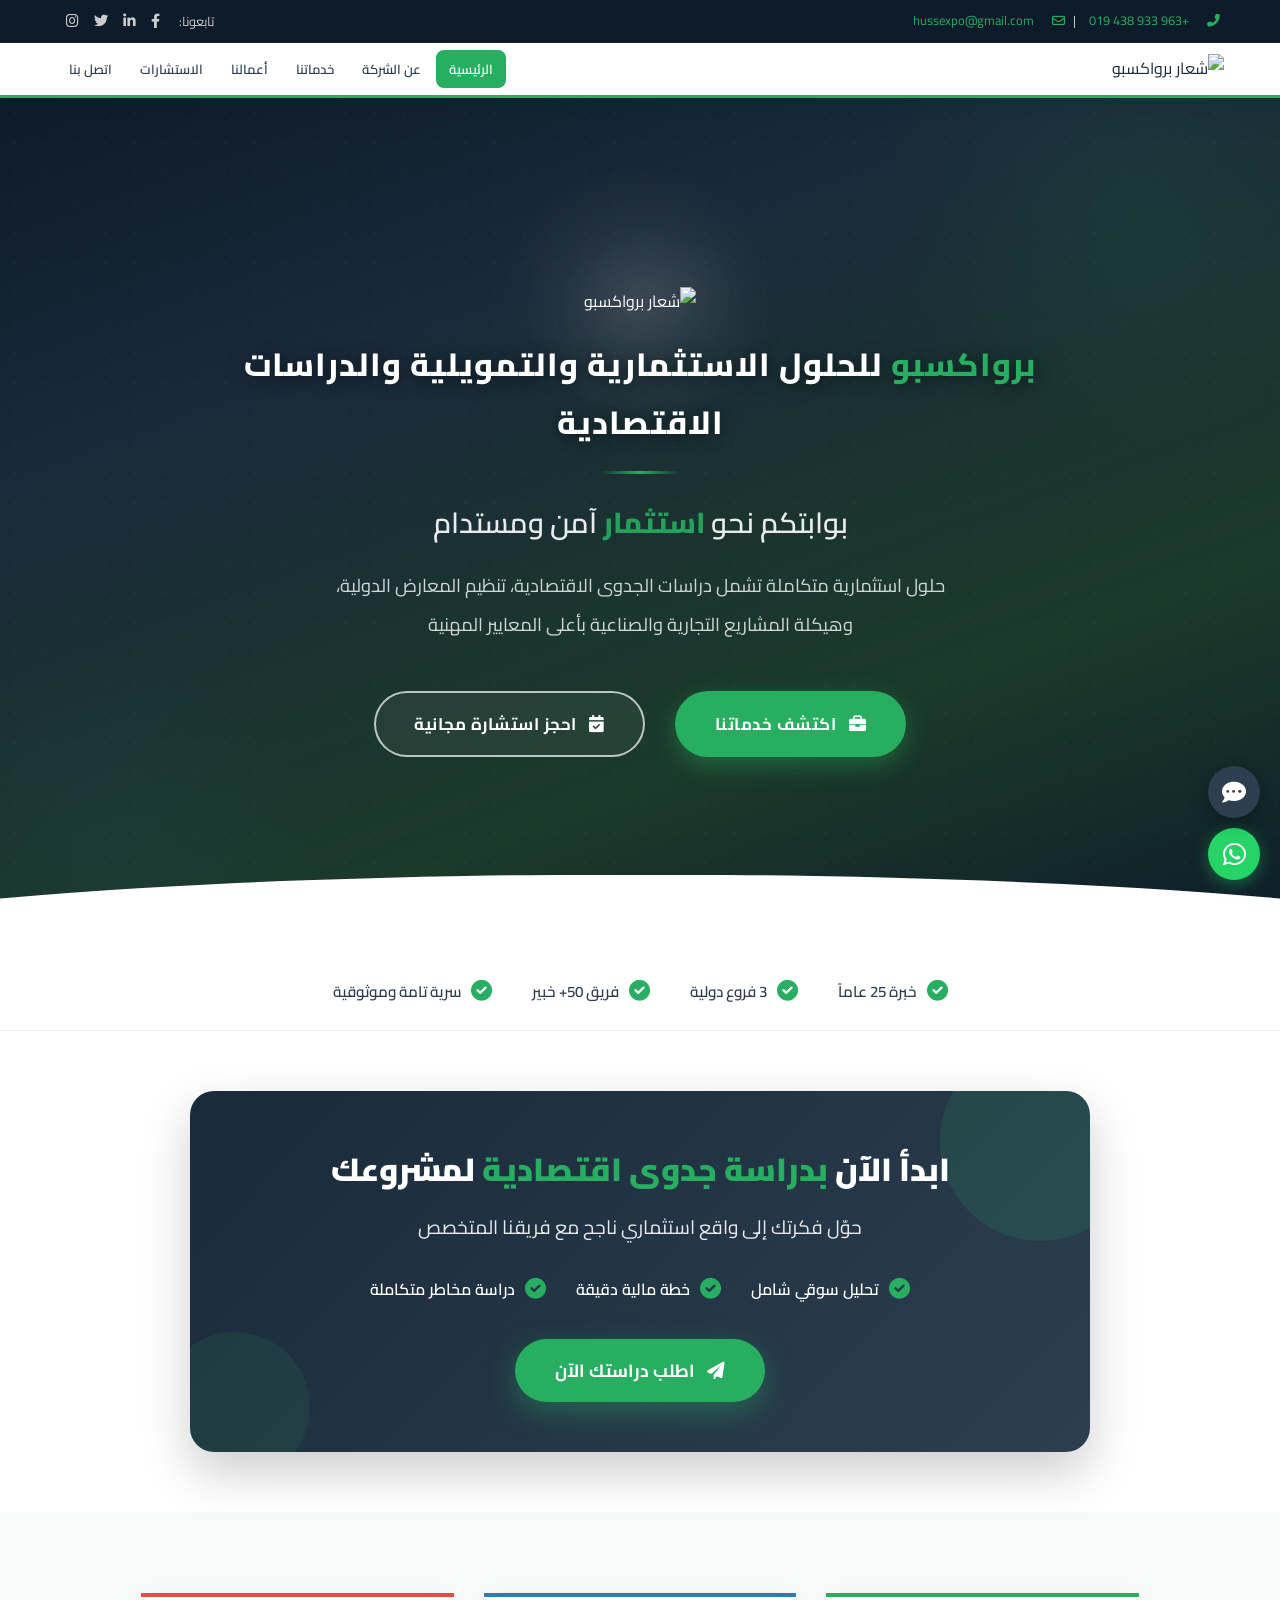
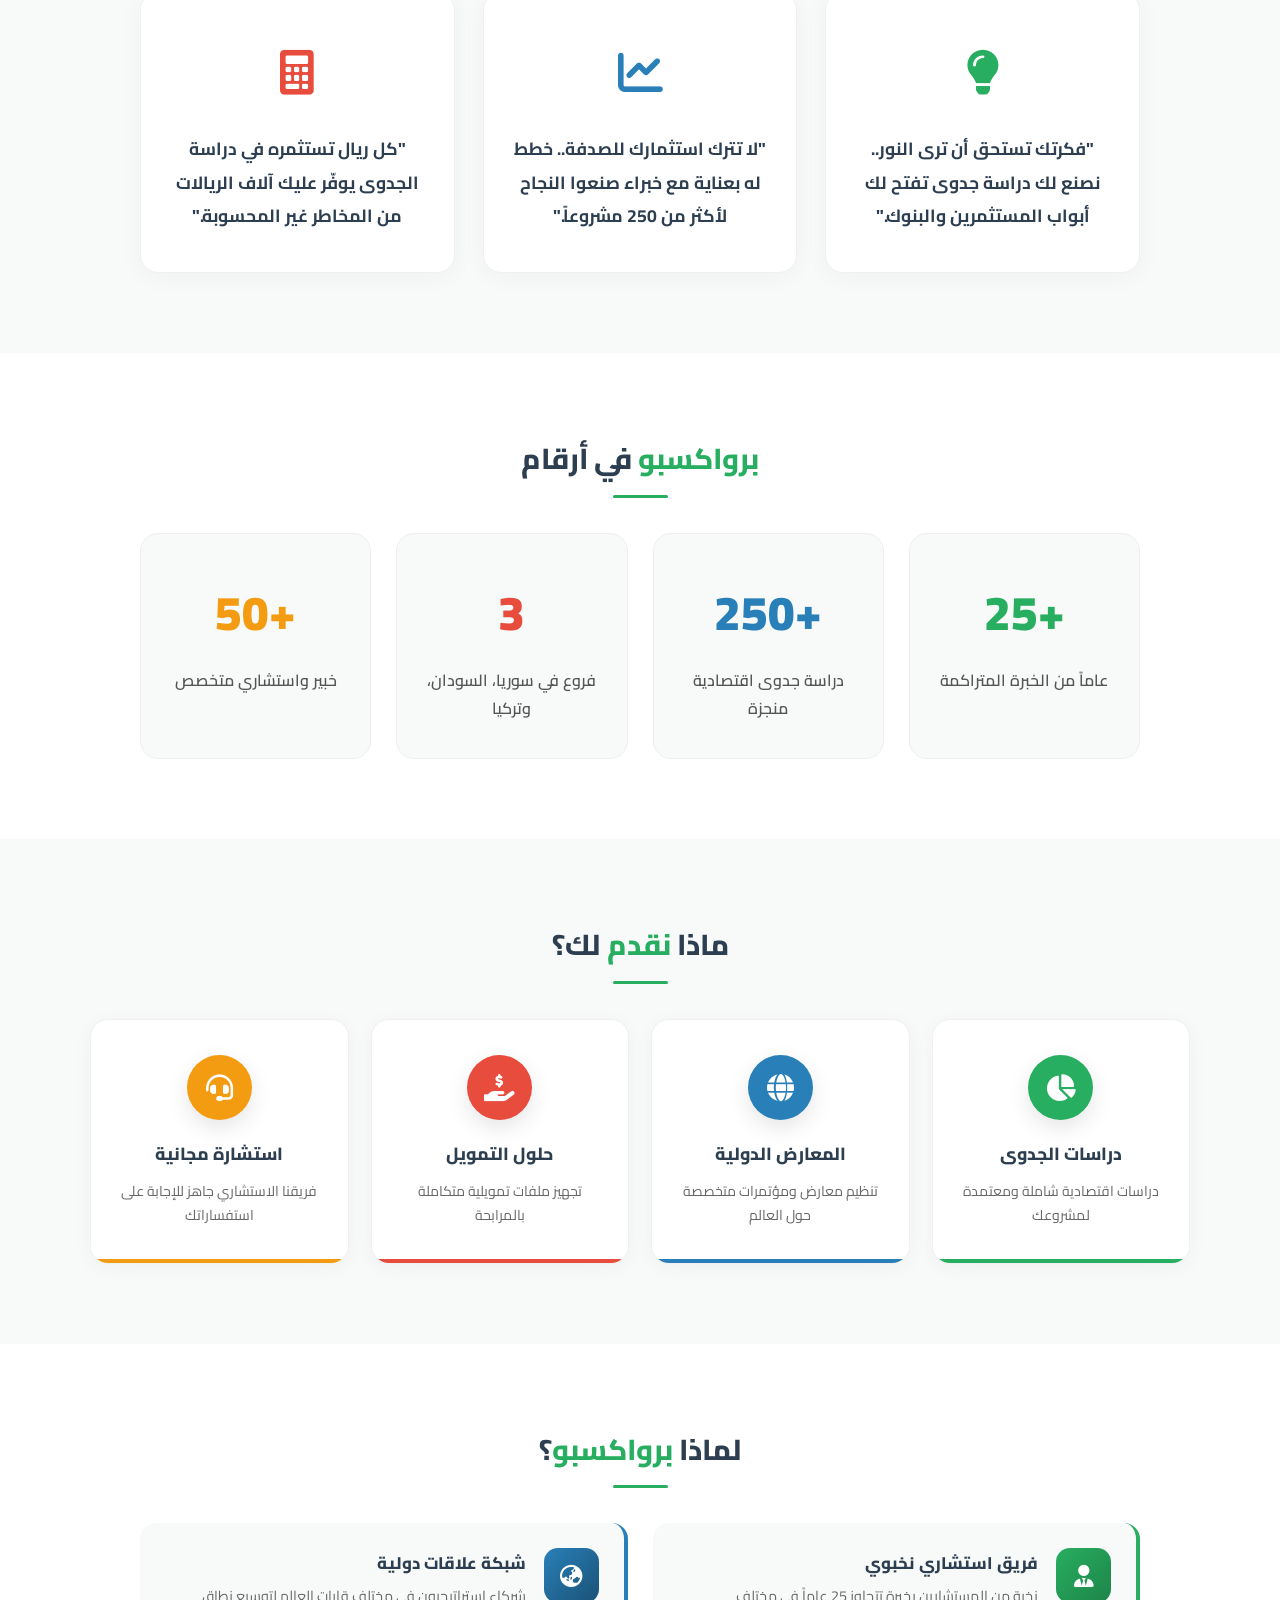
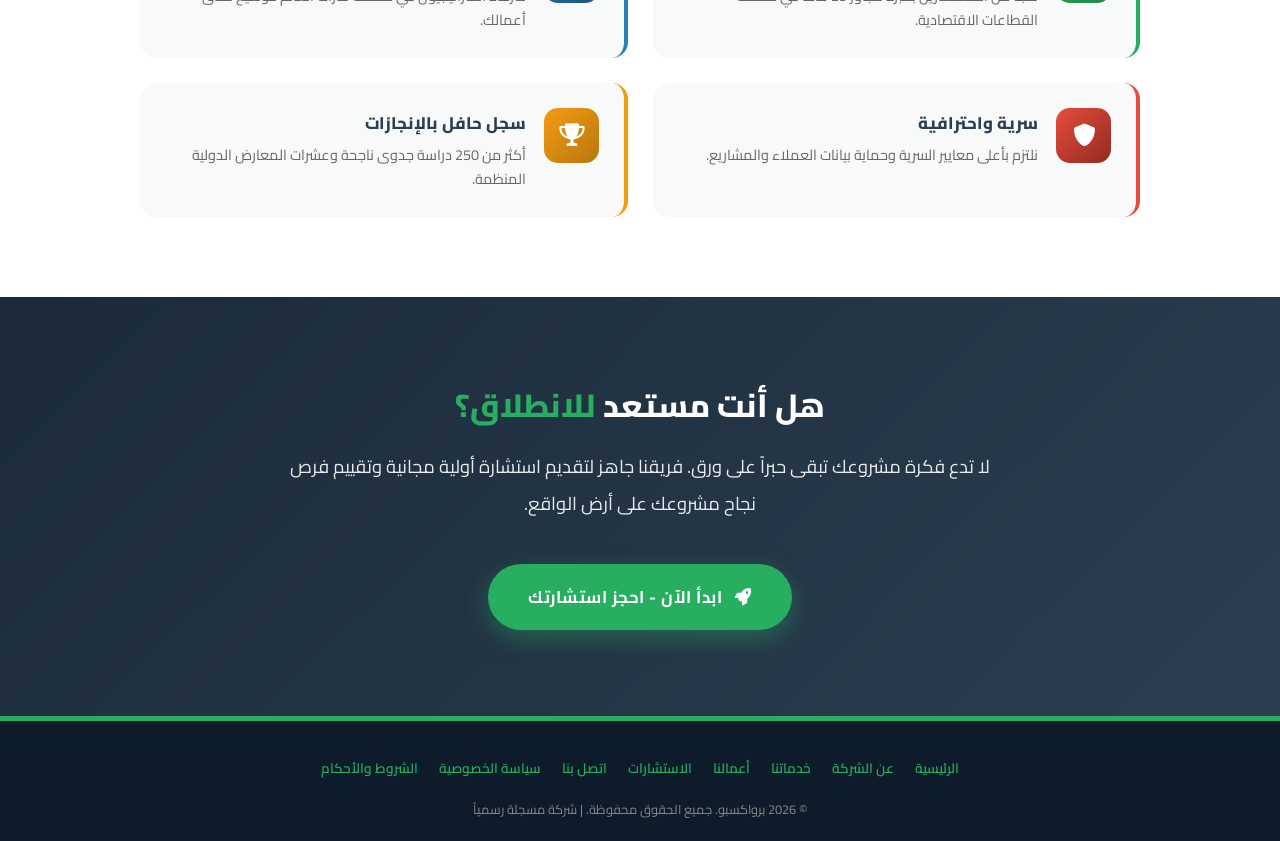
==== index.html @ f8e8cbbf "Update index.html" ====
<!DOCTYPE html>
<html lang="ar" dir="rtl">
<head>
    <meta charset="UTF-8">
    <meta name="viewport" content="width=device-width, initial-scale=1.0">
    <title>برواكسبو | الحلول الاستثمارية المتكاملة - دراسات جدوى، معارض، تمويل</title>
    <meta name="description" content="برواكسبو شركة رائدة في حلول الأعمال والاستثمار. دراسات جدوى، معارض دولية، تمويل بالمرابحة، تأسيس المشاريع. 25 عاماً خبرة.">
    <meta name="keywords" content="دراسات جدوى, حلول استثمارية, تمويل مشاريع, معارض دولية, PROEXPO, برواكسبو, استشارات اقتصادية">
    <meta property="og:title" content="برواكسبو | الحلول الاستثمارية المتكاملة">
    <meta property="og:description" content="بوابتكم نحو الاستثمار الآمن والمستدام. 25 عاماً من الخبرة.">
    <meta property="og:image" content="https://i.imgur.com/zjR42Yj.png">
    <meta property="og:type" content="website">
    
    <link rel="stylesheet" href="style.css">
    <link rel="stylesheet" href="https://cdnjs.cloudflare.com/ajax/libs/font-awesome/6.0.0-beta3/css/all.min.css">
    <link href="https://fonts.googleapis.com/css2?family=Cairo:wght@400;500;600;700;800;900&display=swap" rel="stylesheet">
    
    <style>
        /* ========== الهيرو ========== */
        .hero {
            background: linear-gradient(160deg, #0d1b2a 0%, #1a2a3a 30%, #1b3a2a 70%, #0d1b2a 100%);
            min-height: 95vh;
            display: flex;
            align-items: center;
            justify-content: center;
            text-align: center;
            color: white;
            padding: 80px 20px;
            position: relative;
            overflow: hidden;
        }
        .hero::before {
            content: '';
            position: absolute;
            top: -150px; right: -100px;
            width: 500px; height: 500px;
            background: radial-gradient(circle, rgba(39,174,96,0.08) 0%, transparent 70%);
            border-radius: 50%;
        }
        .hero::after {
            content: '';
            position: absolute;
            bottom: -100px; left: -80px;
            width: 400px; height: 400px;
            background: radial-gradient(circle, rgba(41,128,185,0.06) 0%, transparent 70%);
            border-radius: 50%;
        }
        .hero .wave-bottom {
            position: absolute;
            bottom: -2px; left: 0; right: 0;
            height: 80px;
            background: #fff;
            clip-path: ellipse(70% 100% at 50% 100%);
            z-index: 2;
        }
        .hero .bg-dots {
            position: absolute;
            top: 0; left: 0;
            width: 100%; height: 100%;
            opacity: 0.03;
            background-image: radial-gradient(circle, #fff 1px, transparent 1px);
            background-size: 30px 30px;
            z-index: 0;
        }
        .hero-content { max-width: 900px; position: relative; z-index: 1; }
        
        .hero-logo-wrapper {
            display: inline-block;
            position: relative;
            margin-bottom: 20px;
        }
        .hero-logo-wrapper::before {
            content: '';
            position: absolute;
            top: 50%; left: 50%;
            transform: translate(-50%, -50%);
            width: 280px; height: 280px;
            background: radial-gradient(circle, rgba(255,255,255,0.12) 0%, rgba(255,255,255,0.04) 40%, transparent 70%);
            border-radius: 50%;
            z-index: 0;
            animation: glowPulse 3s ease-in-out infinite;
        }
        .hero-logo-img {
            height: 200px;
            width: auto;
            position: relative;
            z-index: 1;
            filter: drop-shadow(0 0 30px rgba(255,255,255,0.5)) drop-shadow(0 0 60px rgba(255,255,255,0.3)) drop-shadow(0 0 90px rgba(255,255,255,0.15)) drop-shadow(0 10px 30px rgba(0,0,0,0.5));
            animation: logoFloat 4s ease-in-out infinite;
        }
        @keyframes logoFloat {
            0%, 100% { transform: translateY(0); }
            50% { transform: translateY(-10px); }
        }
        @keyframes glowPulse {
            0%, 100% { width: 280px; height: 280px; opacity: 0.8; }
            50% { width: 320px; height: 320px; opacity: 1; }
        }
        
        .hero-tagline {
            font-size: 2rem;
            font-weight: 800;
            color: #fff;
            margin-bottom: 20px;
            letter-spacing: 1px;
            text-shadow: 0 2px 15px rgba(0,0,0,0.5);
            position: relative;
            z-index: 1;
        }
        .hero-tagline span { color: #27AE60; }
        
        .hero-divider {
            width: 80px; height: 3px;
            background: linear-gradient(90deg, transparent, #27AE60, transparent);
            margin: 0 auto 25px;
            border-radius: 2px;
            position: relative; z-index: 1;
        }
        .hero-title { 
            font-size: 1.8rem; font-weight: 600; margin-bottom: 22px; 
            line-height: 1.6; opacity: 0.9; position: relative; z-index: 1;
        }
        .hero-title span { color: #27AE60; font-weight: 800; }
        .hero-desc { 
            font-size: 1.15rem; opacity: 0.8; margin-bottom: 40px; 
            line-height: 2.1; max-width: 650px; margin-left: auto; margin-right: auto;
            position: relative; z-index: 1;
        }
        .hero-btns { 
            display: flex; gap: 18px; justify-content: center; flex-wrap: wrap; 
            position: relative; z-index: 1;
        }
        .btn { 
            padding: 16px 38px; border-radius: 50px; font-weight: 700; 
            text-decoration: none; font-size: 1.05rem; transition: all 0.3s ease; 
            border: 2px solid transparent; letter-spacing: 0.5px;
        }
        .btn-green { background: #27AE60; color: white; box-shadow: 0 8px 25px rgba(39,174,96,0.4); }
        .btn-green:hover { background: #219A52; transform: translateY(-4px); box-shadow: 0 15px 40px rgba(39,174,96,0.6); }
        .btn-outline { border-color: rgba(255,255,255,0.7); color: white; background: rgba(255,255,255,0.05); backdrop-filter: blur(5px); }
        .btn-outline:hover { background: white; color: #1a2a3a; transform: translateY(-4px); border-color: white; }

        /* شريط الثقة */
        .trust-bar { background: white; padding: 25px 20px; border-bottom: 1px solid #f0f0f0; position: relative; z-index: 3; }
        .trust-container { max-width: 1000px; margin: 0 auto; display: flex; justify-content: center; align-items: center; gap: 40px; flex-wrap: wrap; }
        .trust-item { display: flex; align-items: center; gap: 10px; color: #2C3E50; font-weight: 600; font-size: 0.95rem; }
        .trust-item i { color: #27AE60; font-size: 1.3rem; }

        /* قسم دراسة الجدوى */
        .cta-feasibility-section { padding: 60px 20px; background: #fff; }
        .cta-feasibility-container { max-width: 900px; margin: 0 auto; }
        .cta-feasibility-card {
            background: linear-gradient(135deg, #1a2a3a, #2C3E50);
            border-radius: 24px; padding: 50px 40px; text-align: center;
            color: white; box-shadow: 0 20px 50px rgba(0,0,0,0.2);
            position: relative; overflow: hidden;
        }
        .cta-feasibility-card::before {
            content: ''; position: absolute; top: -50px; right: -50px;
            width: 200px; height: 200px;
            background: rgba(39,174,96,0.15); border-radius: 50%;
        }
        .cta-feasibility-card::after {
            content: ''; position: absolute; bottom: -30px; left: -30px;
            width: 150px; height: 150px;
            background: rgba(39,174,96,0.1); border-radius: 50%;
        }
        .cta-feasibility-card h2 { font-size: 2rem; font-weight: 900; margin-bottom: 12px; position: relative; z-index: 1; }
        .cta-feasibility-card h2 span { color: #27AE60; }
        .cta-feasibility-card .subtitle { font-size: 1.2rem; opacity: 0.9; margin-bottom: 30px; position: relative; z-index: 1; }
        .cta-feasibility-card .features-row { display: flex; justify-content: center; gap: 30px; flex-wrap: wrap; margin-bottom: 35px; position: relative; z-index: 1; }
        .cta-feasibility-card .feature-item { display: flex; align-items: center; gap: 10px; font-weight: 600; font-size: 1rem; }
        .cta-feasibility-card .feature-item i { color: #27AE60; font-size: 1.3rem; }
        .btn-feasibility {
            display: inline-block; background: #27AE60; color: white;
            padding: 16px 40px; border-radius: 50px; font-weight: 700;
            font-size: 1.1rem; text-decoration: none; transition: 0.3s;
            position: relative; z-index: 1; box-shadow: 0 10px 30px rgba(39,174,96,0.4);
        }
        .btn-feasibility:hover { background: #219A52; transform: translateY(-4px); }

        /* العبارات */
        .quotes-section { padding: 80px 20px; background: #f8faf9; }
        .quotes-container { max-width: 1000px; margin: 0 auto; display: grid; grid-template-columns: 1fr 1fr 1fr; gap: 28px; }
        .quote-card { background: white; border-radius: 18px; padding: 40px 28px; text-align: center; box-shadow: 0 4px 25px rgba(0,0,0,0.04); border: 1px solid #f0f0f0; transition: all 0.3s ease; position: relative; }
        .quote-card::before { content: ''; position: absolute; top: 0; left: 0; right: 0; height: 4px; }
        .quote-card:nth-child(1)::before { background: #27AE60; }
        .quote-card:nth-child(2)::before { background: #2980B9; }
        .quote-card:nth-child(3)::before { background: #E74C3C; }
        .quote-card:hover { transform: translateY(-7px); box-shadow: 0 15px 40px rgba(0,0,0,0.1); }
        .quote-icon { font-size: 2.8rem; margin-bottom: 18px; }
        .quote-card:nth-child(1) .quote-icon { color: #27AE60; }
        .quote-card:nth-child(2) .quote-icon { color: #2980B9; }
        .quote-card:nth-child(3) .quote-icon { color: #E74C3C; }
        .quote-card p { font-size: 1.1rem; color: #2C3E50; line-height: 1.9; font-weight: 700; }

        /* الإحصائيات */
        .stats-section { padding: 80px 20px; background: white; }
        .stats-container { max-width: 1000px; margin: 0 auto; }
        .stats-grid { display: grid; grid-template-columns: repeat(4, 1fr); gap: 25px; }
        .stat-item { text-align: center; padding: 35px 18px; background: #f8faf9; border-radius: 18px; transition: all 0.3s ease; border: 1px solid #eee; }
        .stat-item:hover { background: white; box-shadow: 0 12px 35px rgba(0,0,0,0.08); transform: translateY(-5px); }
        .stat-item .num { font-size: 3rem; font-weight: 900; margin-bottom: 10px; }
        .stat-item:nth-child(1) .num { color: #27AE60; }
        .stat-item:nth-child(2) .num { color: #2980B9; }
        .stat-item:nth-child(3) .num { color: #E74C3C; }
        .stat-item:nth-child(4) .num { color: #F39C12; }
        .stat-item .label { color: #555; font-size: 1rem; font-weight: 600; }

        /* الخدمات */
        .services-section { padding: 80px 20px; background: #f8faf9; }
        .services-container { max-width: 1100px; margin: 0 auto; }
        .services-grid-4 { display: grid; grid-template-columns: repeat(4, 1fr); gap: 22px; }
        .service-box { background: white; border-radius: 18px; padding: 35px 22px; text-align: center; box-shadow: 0 4px 20px rgba(0,0,0,0.04); border: 1px solid #f0f0f0; transition: all 0.3s ease; text-decoration: none; color: inherit; position: relative; overflow: hidden; }
        .service-box::before { content: ''; position: absolute; bottom: 0; left: 0; right: 0; height: 4px; transition: height 0.3s ease; }
        .service-box:nth-child(1)::before { background: #27AE60; }
        .service-box:nth-child(2)::before { background: #2980B9; }
        .service-box:nth-child(3)::before { background: #E74C3C; }
        .service-box:nth-child(4)::before { background: #F39C12; }
        .service-box:hover::before { height: 8px; }
        .service-box:hover { transform: translateY(-8px); box-shadow: 0 15px 40px rgba(0,0,0,0.12); }
        .s-icon { width: 65px; height: 65px; border-radius: 50%; display: flex; align-items: center; justify-content: center; font-size: 1.7rem; color: white; margin: 0 auto 18px; box-shadow: 0 8px 22px rgba(0,0,0,0.1); }
        .service-box:nth-child(1) .s-icon { background: #27AE60; }
        .service-box:nth-child(2) .s-icon { background: #2980B9; }
        .service-box:nth-child(3) .s-icon { background: #E74C3C; }
        .service-box:nth-child(4) .s-icon { background: #F39C12; }
        .service-box h4 { font-size: 1.1rem; color: #2C3E50; margin-bottom: 10px; font-weight: 800; }
        .service-box p { color: #666; font-size: 0.88rem; line-height: 1.7; }

        /* لماذا نحن */
        .why-us-section { padding: 80px 20px; background: white; }
        .why-us-container { max-width: 1000px; margin: 0 auto; }
        .why-us-grid { display: grid; grid-template-columns: 1fr 1fr; gap: 25px; }
        .why-us-item { display: flex; align-items: flex-start; gap: 18px; padding: 25px; background: #f8faf9; border-radius: 16px; border-right: 4px solid #27AE60; transition: all 0.3s ease; }
        .why-us-item:nth-child(2) { border-right-color: #2980B9; }
        .why-us-item:nth-child(3) { border-right-color: #E74C3C; }
        .why-us-item:nth-child(4) { border-right-color: #F39C12; }
        .why-us-item:hover { background: #eafaf1; transform: translateX(-5px); }
        .why-icon { width: 55px; height: 55px; border-radius: 14px; display: flex; align-items: center; justify-content: center; color: white; font-size: 1.4rem; flex-shrink: 0; }
        .why-us-item h4 { color: #2C3E50; margin-bottom: 5px; font-weight: 800; font-size: 1.05rem; }
        .why-us-item p { color: #666; font-size: 0.9rem; line-height: 1.7; }

        /* CTA */
        .cta-section { padding: 80px 20px; background: linear-gradient(135deg, #1a2a3a, #2C3E50); text-align: center; color: white; }
        .cta-container { max-width: 700px; margin: 0 auto; }
        .cta-section h2 { font-size: 2rem; font-weight: 800; margin-bottom: 15px; }
        .cta-section h2 span { color: #27AE60; }
        .cta-section p { font-size: 1.15rem; opacity: 0.9; margin-bottom: 35px; line-height: 2; }

        /* ========== ميديا كويري ========== */
        @media (max-width: 768px) {
            .hero-logo-img { height: 140px; }
            .hero-logo-wrapper::before { width: 200px; height: 200px; }
            .hero-tagline { font-size: 1.4rem; }
            .hero-title { font-size: 1.3rem; }
            .hero-desc { font-size: 0.95rem; }
            .quotes-container { grid-template-columns: 1fr; }
            .stats-grid { grid-template-columns: 1fr 1fr; }
            .services-grid-4 { grid-template-columns: 1fr 1fr; }
            .why-us-grid { grid-template-columns: 1fr; }
            .trust-container { gap: 20px; }
            .cta-feasibility-card { padding: 30px 20px; }
            .cta-feasibility-card h2 { font-size: 1.5rem; }
            .cta-feasibility-card .features-row { gap: 15px; }
        }
        @media (max-width: 480px) {
            .hero-logo-img { height: 110px; }
            .hero-logo-wrapper::before { width: 160px; height: 160px; }
            .hero-tagline { font-size: 1.1rem; }
            .hero-title { font-size: 1.1rem; }
            .stats-grid { grid-template-columns: 1fr; }
            .services-grid-4 { grid-template-columns: 1fr; }
            .hero-btns { flex-direction: row; flex-wrap: wrap; gap: 10px; justify-content: center; align-items: center; width: 100%; padding: 0 5px; }
            .hero-btns .btn { width: auto; min-width: 140px; padding: 14px 24px; font-size: 0.85rem; display: inline-block !important; white-space: nowrap; flex: 1 1 auto; max-width: 48%; }
            .hero-btns .btn-outline { display: inline-block !important; }
        }
    </style>
</head>
<body>
    <div class="top-bar">
        <div class="container">
            <div>
                <i class="fas fa-phone-alt" style="color:#27AE60; margin-left:5px;"></i> 
                <a href="tel:+963933438019">+963 933 438 019</a> |
                <i class="far fa-envelope" style="color:#27AE60; margin:0 5px;"></i> 
                <a href="mailto:hussexpo@gmail.com">hussexpo@gmail.com</a>
            </div>
            <div class="social-links">
                <span style="margin-left:10px;">تابعونا:</span>
                <a href="#" aria-label="فيسبوك"><i class="fab fa-facebook-f"></i></a>
                <a href="#" aria-label="لينكد إن"><i class="fab fa-linkedin-in"></i></a>
                <a href="#" aria-label="تويتر"><i class="fab fa-twitter"></i></a>
                <a href="#" aria-label="انستغرام"><i class="fab fa-instagram"></i></a>
            </div>
        </div>
    </div>

    <a href="https://wa.me/963933438019" class="whatsapp-float" target="_blank" aria-label="تواصل عبر واتساب">
        <i class="fab fa-whatsapp"></i>
    </a>
    <a href="consultation.html" class="consult-float" aria-label="احجز استشارة">
        <i class="fas fa-comment-dots"></i>
    </a>

    <nav class="navbar" aria-label="القائمة الرئيسية">
        <div class="nav-container">
            <div class="logo-area">
                <a href="index.html">
                    <img src="https://i.imgur.com/zjR42Yj.png" alt="شعار برواكسبو" class="logo-img">
                </a>
            </div>
            <ul class="nav-menu">
                <li><a href="index.html" class="active">الرئيسية</a></li>
                <li><a href="about.html">عن الشركة</a></li>
                <li><a href="services.html">خدماتنا</a></li>
                <li><a href="portfolio.html">أعمالنا</a></li>
                <li><a href="consultation.html">الاستشارات</a></li>
                <li><a href="contact.html">اتصل بنا</a></li>
            </ul>
        </div>
    </nav>

    <header class="hero">
        <div class="bg-dots"></div>
        <div class="hero-content">
            <div class="hero-logo-wrapper">
                <img src="https://i.imgur.com/zjR42Yj.png" alt="شعار برواكسبو" class="hero-logo-img">
            </div>
            <p class="hero-tagline"><span>برواكسبو</span> للحلول الاستثمارية والتمويلية والدراسات الاقتصادية</p>
            <div class="hero-divider"></div>
            <h1 class="hero-title">بوابتكم نحو <span>استثمار</span> آمن ومستدام</h1>
            <p class="hero-desc">
                حلول استثمارية متكاملة تشمل دراسات الجدوى الاقتصادية، تنظيم المعارض الدولية، 
                وهيكلة المشاريع التجارية والصناعية بأعلى المعايير المهنية
            </p>
            <div class="hero-btns">
                <a href="services.html" class="btn btn-green">
                    <i class="fas fa-briefcase" style="margin-left:8px;"></i> اكتشف خدماتنا
                </a>
                <a href="consultation.html" class="btn btn-outline">
                    <i class="fas fa-calendar-check" style="margin-left:8px;"></i> احجز استشارة مجانية
                </a>
            </div>
        </div>
        <div class="wave-bottom"></div>
    </header>

    <section class="trust-bar" aria-label="مميزات الشركة">
        <div class="trust-container">
            <div class="trust-item"><i class="fas fa-check-circle"></i><span>خبرة 25 عاماً</span></div>
            <div class="trust-item"><i class="fas fa-check-circle"></i><span>3 فروع دولية</span></div>
            <div class="trust-item"><i class="fas fa-check-circle"></i><span>فريق 50+ خبير</span></div>
            <div class="trust-item"><i class="fas fa-check-circle"></i><span>سرية تامة وموثوقية</span></div>
        </div>
    </section>

    <section class="cta-feasibility-section">
        <div class="cta-feasibility-container">
            <div class="cta-feasibility-card">
                <h2>ابدأ الآن <span>بدراسة جدوى اقتصادية</span> لمشروعك</h2>
                <p class="subtitle">حوّل فكرتك إلى واقع استثماري ناجح مع فريقنا المتخصص</p>
                <div class="features-row">
                    <div class="feature-item"><i class="fas fa-check-circle"></i><span>تحليل سوقي شامل</span></div>
                    <div class="feature-item"><i class="fas fa-check-circle"></i><span>خطة مالية دقيقة</span></div>
                    <div class="feature-item"><i class="fas fa-check-circle"></i><span>دراسة مخاطر متكاملة</span></div>
                </div>
                <a href="consultation.html" class="btn-feasibility">
                    <i class="fas fa-paper-plane" style="margin-left:8px;"></i> اطلب دراستك الآن
                </a>
            </div>
        </div>
    </section>

    <section class="quotes-section">
        <div class="quotes-container">
            <div class="quote-card">
                <div class="quote-icon"><i class="fas fa-lightbulb"></i></div>
                <p>"فكرتك تستحق أن ترى النور.. نصنع لك دراسة جدوى تفتح لك أبواب المستثمرين والبنوك."</p>
            </div>
            <div class="quote-card">
                <div class="quote-icon"><i class="fas fa-chart-line"></i></div>
                <p>"لا تترك استثمارك للصدفة.. خطط له بعناية مع خبراء صنعوا النجاح لأكثر من 250 مشروعاً."</p>
            </div>
            <div class="quote-card">
                <div class="quote-icon"><i class="fas fa-calculator"></i></div>
                <p>"كل ريال تستثمره في دراسة الجدوى يوفّر عليك آلاف الريالات من المخاطر غير المحسوبة."</p>
            </div>
        </div>
    </section>

    <section class="stats-section">
        <div class="stats-container">
            <h2 class="section-title"><span>برواكسبو</span> في أرقام</h2>
            <div class="stats-grid">
                <div class="stat-item"><div class="num">+25</div><div class="label">عاماً من الخبرة المتراكمة</div></div>
                <div class="stat-item"><div class="num">+250</div><div class="label">دراسة جدوى اقتصادية منجزة</div></div>
                <div class="stat-item"><div class="num">3</div><div class="label">فروع في سوريا، السودان، وتركيا</div></div>
                <div class="stat-item"><div class="num">+50</div><div class="label">خبير واستشاري متخصص</div></div>
            </div>
        </div>
    </section>

    <section class="services-section">
        <div class="services-container">
            <h2 class="section-title">ماذا <span>نقدم</span> لك؟</h2>
            <div class="services-grid-4">
                <a href="services.html" class="service-box">
                    <div class="s-icon"><i class="fas fa-chart-pie"></i></div>
                    <h4>دراسات الجدوى</h4>
                    <p>دراسات اقتصادية شاملة ومعتمدة لمشروعك</p>
                </a>
                <a href="services.html" class="service-box">
                    <div class="s-icon"><i class="fas fa-globe"></i></div>
                    <h4>المعارض الدولية</h4>
                    <p>تنظيم معارض ومؤتمرات متخصصة حول العالم</p>
                </a>
                <a href="services.html" class="service-box">
                    <div class="s-icon"><i class="fas fa-hand-holding-usd"></i></div>
                    <h4>حلول التمويل</h4>
                    <p>تجهيز ملفات تمويلية متكاملة بالمرابحة</p>
                </a>
                <a href="consultation.html" class="service-box">
                    <div class="s-icon"><i class="fas fa-headset"></i></div>
                    <h4>استشارة مجانية</h4>
                    <p>فريقنا الاستشاري جاهز للإجابة على استفساراتك</p>
                </a>
            </div>
        </div>
    </section>

    <section class="why-us-section">
        <div class="why-us-container">
            <h2 class="section-title">لماذا <span>برواكسبو</span>؟</h2>
            <div class="why-us-grid">
                <div class="why-us-item">
                    <div class="why-icon bg-green"><i class="fas fa-user-tie"></i></div>
                    <div><h4>فريق استشاري نخبوي</h4><p>نخبة من المستشارين بخبرة تتجاوز 25 عاماً في مختلف القطاعات الاقتصادية.</p></div>
                </div>
                <div class="why-us-item">
                    <div class="why-icon bg-blue"><i class="fas fa-globe-asia"></i></div>
                    <div><h4>شبكة علاقات دولية</h4><p>شركاء استراتيجيون في مختلف قارات العالم لتوسيع نطاق أعمالك.</p></div>
                </div>
                <div class="why-us-item">
                    <div class="why-icon bg-red"><i class="fas fa-shield-alt"></i></div>
                    <div><h4>سرية واحترافية</h4><p>نلتزم بأعلى معايير السرية وحماية بيانات العملاء والمشاريع.</p></div>
                </div>
                <div class="why-us-item">
                    <div class="why-icon bg-orange"><i class="fas fa-trophy"></i></div>
                    <div><h4>سجل حافل بالإنجازات</h4><p>أكثر من 250 دراسة جدوى ناجحة وعشرات المعارض الدولية المنظمة.</p></div>
                </div>
            </div>
        </div>
    </section>

    <section class="cta-section">
        <div class="cta-container">
            <h2>هل أنت مستعد <span>للانطلاق؟</span></h2>
            <p>لا تدع فكرة مشروعك تبقى حبراً على ورق. فريقنا جاهز لتقديم استشارة أولية مجانية وتقييم فرص نجاح مشروعك على أرض الواقع.</p>
            <a href="consultation.html" class="btn btn-green">
                <i class="fas fa-rocket" style="margin-left:8px;"></i> ابدأ الآن - احجز استشارتك
            </a>
        </div>
    </section>

    <footer role="contentinfo">
        <div class="footer-links">
            <a href="index.html">الرئيسية</a>
            <a href="about.html">عن الشركة</a>
            <a href="services.html">خدماتنا</a>
            <a href="portfolio.html">أعمالنا</a>
            <a href="consultation.html">الاستشارات</a>
            <a href="contact.html">اتصل بنا</a>
            <a href="privacy.html">سياسة الخصوصية</a>
            <a href="terms.html">الشروط والأحكام</a>
        </div>
        <p class="copyright">© 2026 برواكسبو. جميع الحقوق محفوظة. | شركة مسجلة رسمياً</p>
    </footer>
    
    <script src="script.js"></script>
</body>
</html>
---- style.css ----
@import url('https://fonts.googleapis.com/css2?family=Cairo:wght@300;400;500;600;700;800;900&display=swap');

* {
    margin: 0;
    padding: 0;
    box-sizing: border-box;
    font-family: 'Cairo', sans-serif;
}

:root {
    --primary-dark: #0d1b2a;
    --gray-dark: #2C3E50;
    --gray: #34495E;
    --green: #27AE60;
    --green-dark: #1e8449;
    --green-light: #2ECC71;
    --red: #E74C3C;
    --blue: #2980B9;
    --blue-dark: #1a5276;
    --orange: #F39C12;
    --purple: #8E44AD;
    --teal: #16A085;
    --white: #FFFFFF;
    --light-bg: #f9fafb;
    --light-gray: #f8faf9;
    --border-color: #e8eaed;
    --text-dark: #1a2a3a;
    --text-gray: #444;
    --text-light: #666;
    --text-muted: #888;
    --shadow-sm: 0 2px 10px rgba(0,0,0,0.04);
    --shadow: 0 4px 20px rgba(0,0,0,0.06);
    --shadow-hover: 0 12px 35px rgba(0,0,0,0.12);
    --radius-sm: 10px;
    --radius: 14px;
    --radius-lg: 18px;
    --radius-xl: 22px;
    --transition: all 0.3s ease;
}

body {
    background: var(--light-bg);
    color: var(--text-dark);
    line-height: 1.8;
    overflow-x: hidden;
}

a {
    text-decoration: none;
    color: inherit;
    transition: var(--transition);
}

/* شريط علوي */
.top-bar {
    background: var(--primary-dark);
    color: #ccc;
    font-size: 0.8rem;
    padding: 8px 0;
    border-bottom: 1px solid rgba(255,255,255,0.05);
}
.top-bar .container {
    max-width: 1200px;
    margin: 0 auto;
    padding: 0 20px;
    display: flex;
    justify-content: space-between;
    align-items: center;
    flex-wrap: wrap;
    gap: 10px;
}
.top-bar a {
    color: var(--green);
    text-decoration: none;
    margin: 0 10px;
    transition: 0.3s;
}
.top-bar a:hover { color: var(--green-light); text-decoration: underline; }
.top-bar .social-links a {
    color: #ccc;
    margin: 0 6px;
    font-size: 0.9rem;
    transition: 0.3s;
}
.top-bar .social-links a:hover { color: var(--green); }

/* اللوجو */
.logo-area {
    display: flex;
    align-items: center;
    padding: 5px 0;
}
.logo-img {
    height: 42px;
    width: auto;
    max-width: 160px;
    object-fit: contain;
}

/* شريط التنقل */
.navbar {
    background: var(--white);
    box-shadow: var(--shadow);
    position: sticky;
    top: 0;
    z-index: 1000;
    border-bottom: 3px solid var(--green);
}
.nav-container {
    max-width: 1200px;
    margin: 0 auto;
    padding: 0.4rem 1rem;
    display: flex;
    justify-content: space-between;
    align-items: center;
    flex-wrap: wrap;
}
.nav-menu {
    display: flex;
    list-style: none;
    gap: 2px;
    flex-wrap: wrap;
    justify-content: center;
}
.nav-menu a {
    text-decoration: none;
    color: var(--gray-dark);
    font-weight: 600;
    font-size: 0.82rem;
    padding: 7px 13px;
    border-radius: 8px;
    transition: var(--transition);
    white-space: nowrap;
}
.nav-menu a:hover,
.nav-menu a.active {
    background: var(--green);
    color: white;
}

/* أيقونات عائمة */
.whatsapp-float {
    position: fixed;
    bottom: 20px;
    right: 20px;
    width: 52px;
    height: 52px;
    background: #25D366;
    color: white;
    border-radius: 50%;
    display: flex;
    align-items: center;
    justify-content: center;
    font-size: 26px;
    box-shadow: 0 4px 15px rgba(37,211,102,0.4);
    z-index: 999;
    animation: pulse 2s infinite;
}
.consult-float {
    position: fixed;
    bottom: 82px;
    right: 20px;
    width: 52px;
    height: 52px;
    background: var(--gray-dark);
    color: white;
    border-radius: 50%;
    display: flex;
    align-items: center;
    justify-content: center;
    font-size: 24px;
    box-shadow: 0 4px 15px rgba(0,0,0,0.3);
    z-index: 999;
}
@keyframes pulse {
    0% { box-shadow: 0 0 0 0 rgba(37,211,102,0.5); }
    70% { box-shadow: 0 0 0 18px rgba(37,211,102,0); }
    100% { box-shadow: 0 0 0 0 rgba(37,211,102,0); }
}

/* الأقسام */
.section {
    padding: 60px 0;
}
.container {
    max-width: 1100px;
    margin: 0 auto;
    padding: 0 15px;
}
.section-title {
    text-align: center;
    font-size: 1.8rem;
    color: var(--gray-dark);
    margin-bottom: 35px;
    font-weight: 800;
    position: relative;
}
.section-title::after {
    content: '';
    display: block;
    width: 55px;
    height: 3px;
    background: var(--green);
    margin: 10px auto 0;
    border-radius: 2px;
}
.section-title span { color: var(--green); }

/* الأزرار */
.btn {
    display: inline-block;
    padding: 13px 30px;
    border-radius: 50px;
    font-weight: 700;
    text-decoration: none;
    margin: 6px;
    transition: var(--transition);
    letter-spacing: 0.3px;
    text-align: center;
}
.btn-green {
    background: var(--green);
    color: white;
    box-shadow: 0 6px 20px rgba(39,174,96,0.25);
}
.btn-green:hover {
    background: var(--green-dark);
    transform: translateY(-3px);
}
.btn-outline {
    border: 2px solid white;
    color: white;
}
.btn-outline:hover {
    background: white;
    color: var(--gray-dark);
}

/* الألوان */
.bg-green { background: linear-gradient(135deg, var(--green), var(--green-dark)); }
.bg-blue { background: linear-gradient(135deg, var(--blue), var(--blue-dark)); }
.bg-red { background: linear-gradient(135deg, var(--red), #922b21); }
.bg-gray { background: linear-gradient(135deg, var(--gray-dark), var(--primary-dark)); }
.bg-orange { background: linear-gradient(135deg, var(--orange), #b9770e); }
.bg-purple { background: linear-gradient(135deg, var(--purple), #6c3483); }
.bg-teal { background: linear-gradient(135deg, var(--teal), #0e6655); }

/* الفوتر */
footer {
    background: var(--primary-dark);
    color: #ccc;
    text-align: center;
    padding: 30px 15px 20px;
    font-size: 0.85rem;
    border-top: 5px solid var(--green);
}
footer a {
    color: var(--green);
    text-decoration: none;
    margin: 5px 8px;
    font-weight: 600;
}
footer a:hover {
    text-decoration: underline;
    color: var(--green-light);
}
footer .footer-links {
    margin-bottom: 12px;
    display: flex;
    flex-wrap: wrap;
    justify-content: center;
    gap: 5px;
}
footer .copyright {
    color: var(--text-muted);
    font-size: 0.8rem;
}

/* Lightbox */
.lightbox {
    display: none;
    position: fixed;
    top: 0; left: 0;
    width: 100%; height: 100%;
    background: rgba(0,0,0,0.95);
    z-index: 9999;
    align-items: center;
    justify-content: center;
    cursor: pointer;
}
.lightbox.active { display: flex; }
.lightbox img {
    max-width: 90%;
    max-height: 90%;
    border-radius: var(--radius-sm);
}
.lightbox .close {
    position: absolute;
    top: 25px; right: 35px;
    color: white;
    font-size: 45px;
    cursor: pointer;
    font-weight: bold;
    transition: var(--transition);
    z-index: 10000;
}
.lightbox .close:hover { color: var(--red); }

/* ميديا كويري */
@media (max-width: 768px) {
    .nav-container {
        flex-direction: column;
        gap: 6px;
        padding: 0.3rem 0.8rem;
    }
    .nav-menu a {
        font-size: 0.75rem;
        padding: 6px 10px;
    }
    .logo-img {
        height: 36px;
        max-width: 140px;
    }
    .section {
        padding: 45px 0;
    }
    .section-title {
        font-size: 1.5rem;
    }
    .whatsapp-float,
    .consult-float {
        width: 46px;
        height: 46px;
        font-size: 22px;
    }
    .consult-float {
        bottom: 75px;
    }
}

@media (max-width: 480px) {
    .nav-menu {
        gap: 1px;
    }
    .nav-menu a {
        font-size: 0.7rem;
        padding: 5px 8px;
        border-radius: 6px;
    }
    .logo-img {
        height: 30px;
        max-width: 120px;
    }
    .btn {
        padding: 12px 22px;
        font-size: 0.9rem;
        width: 100%;
        text-align: center;
    }
    .section-title {
        font-size: 1.3rem;
    }
}
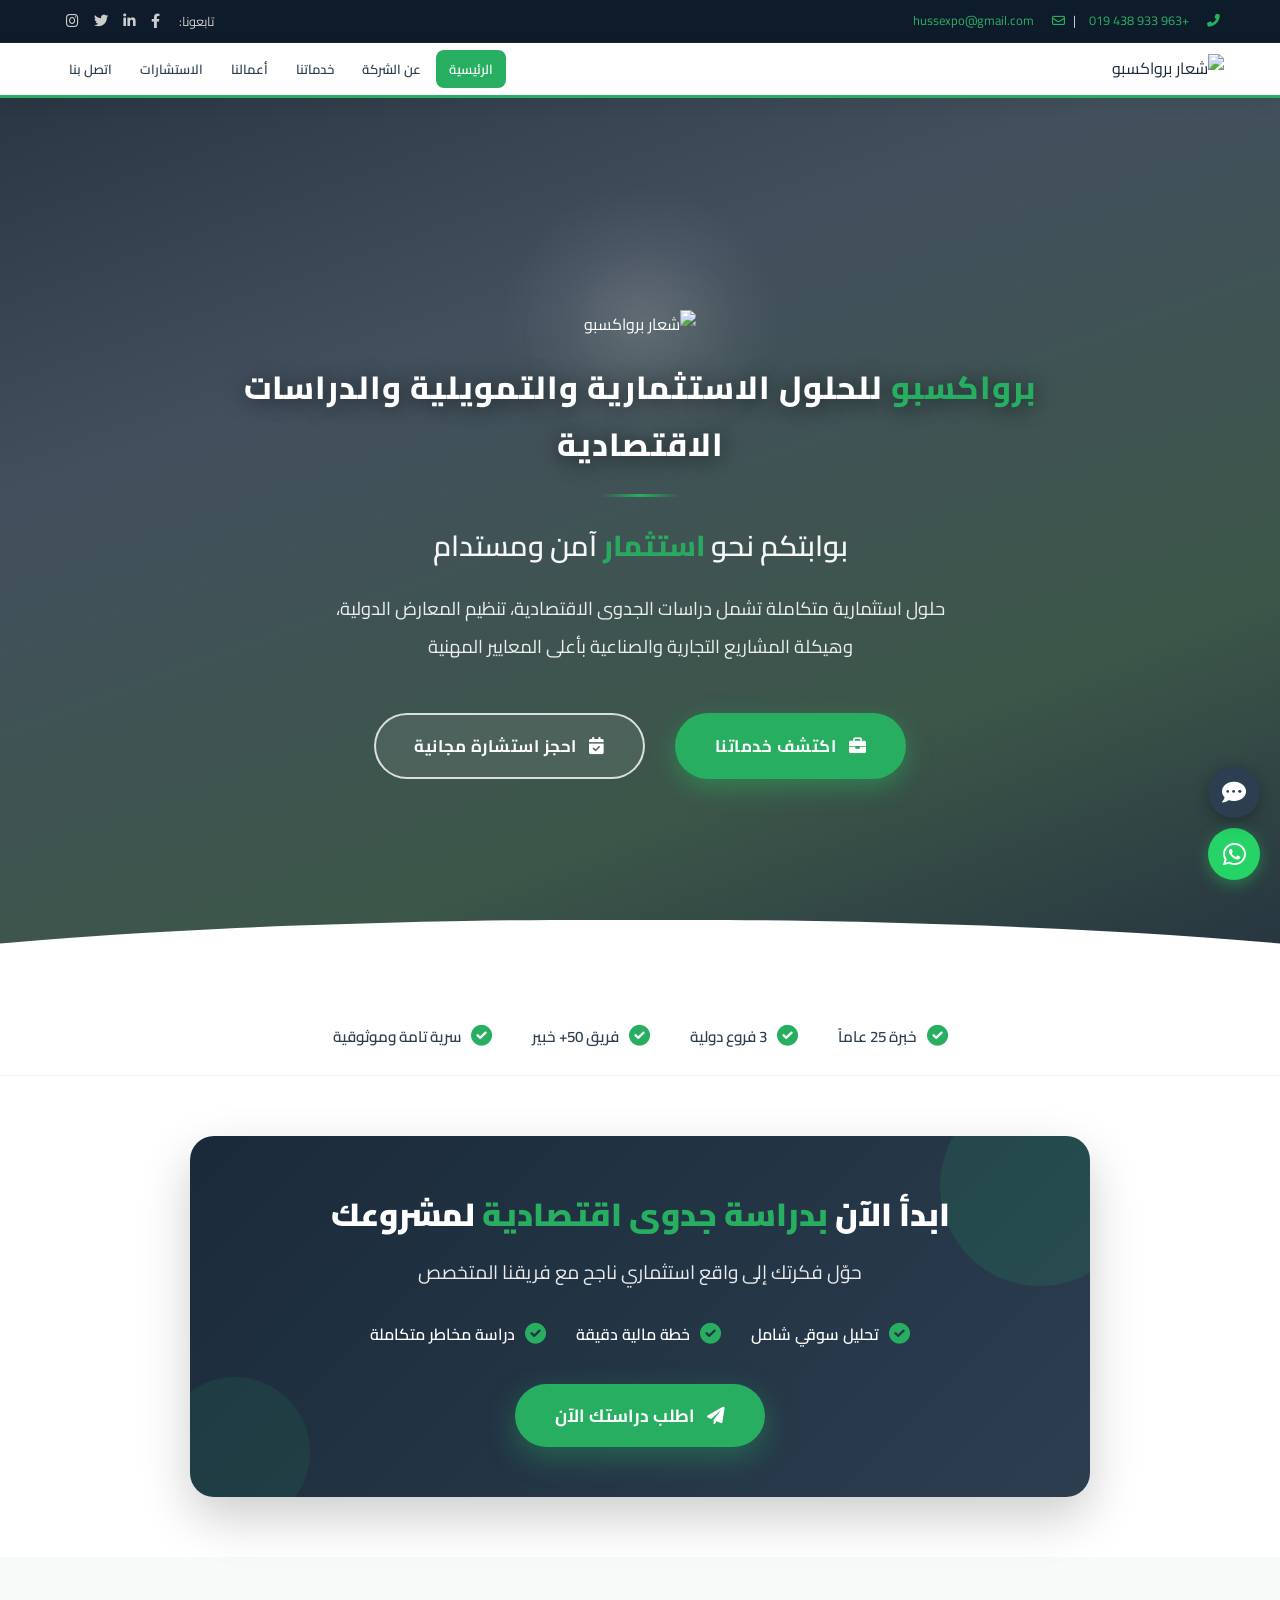
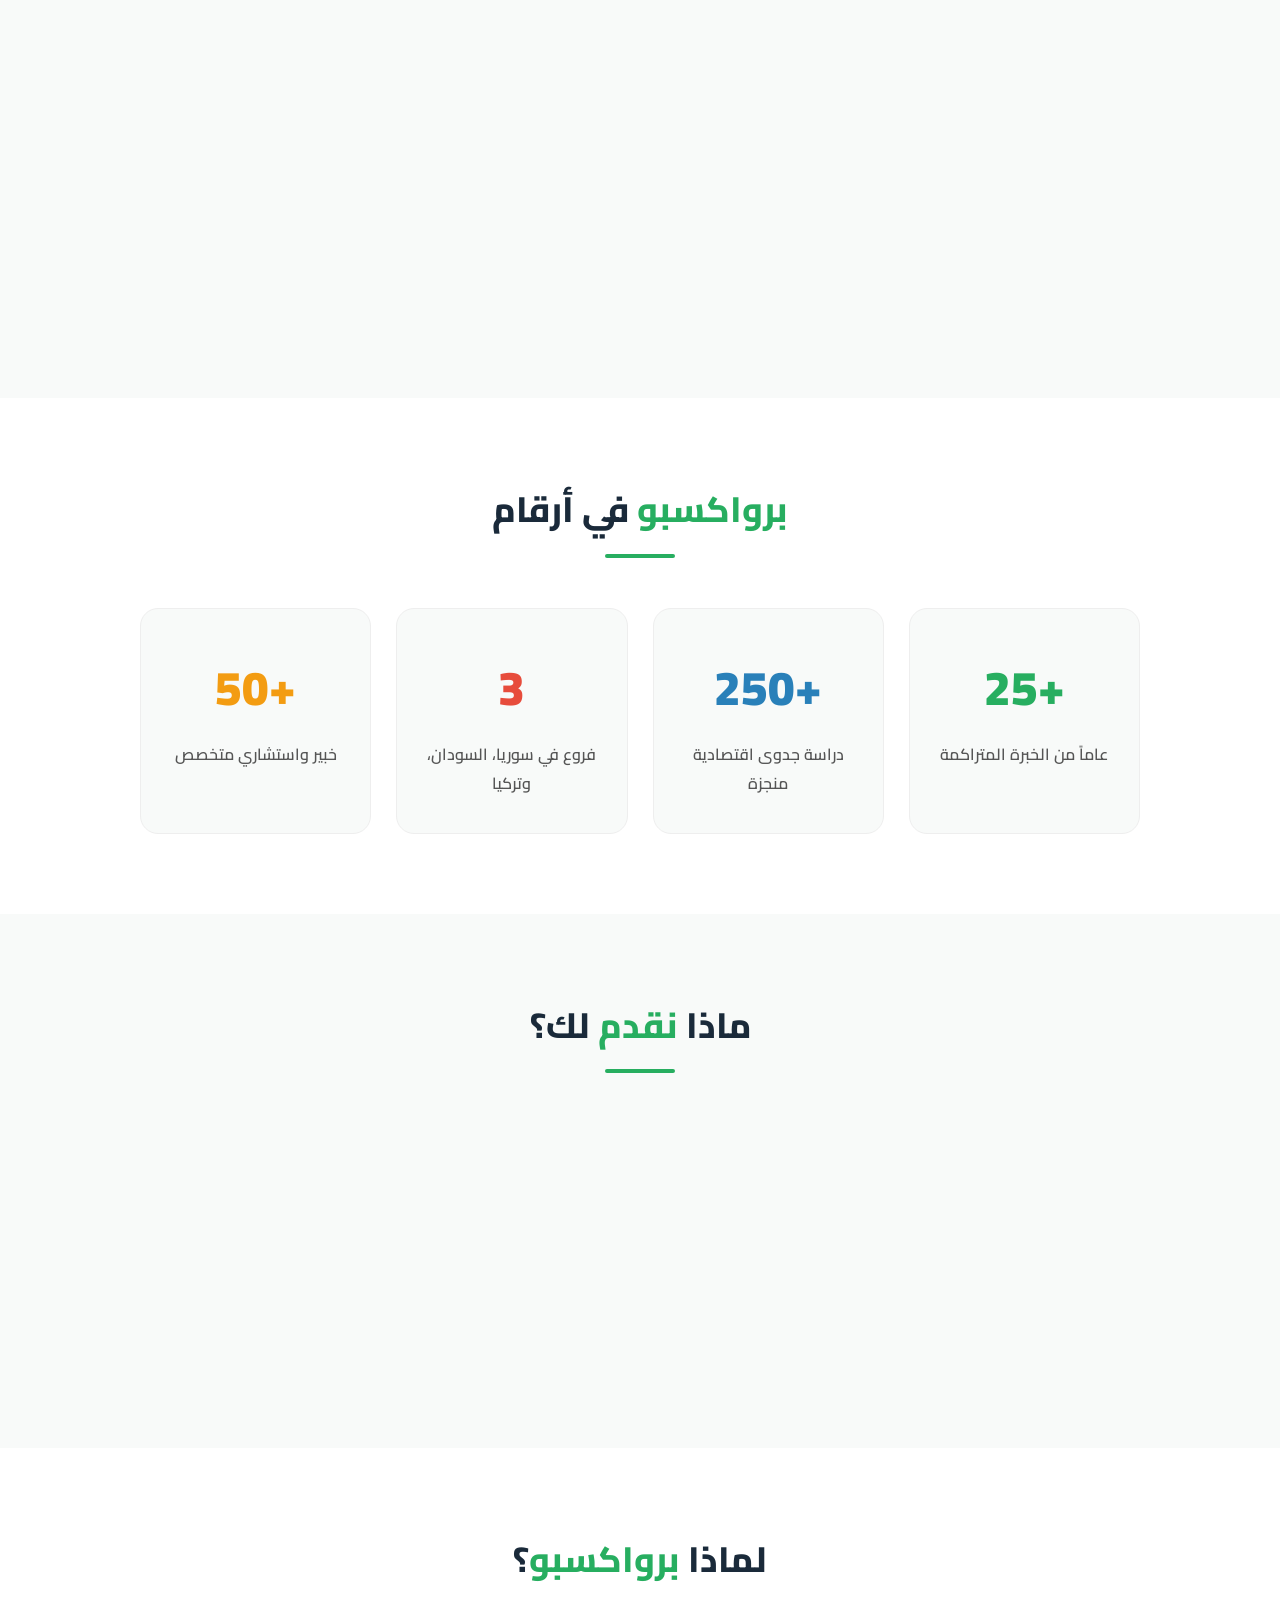
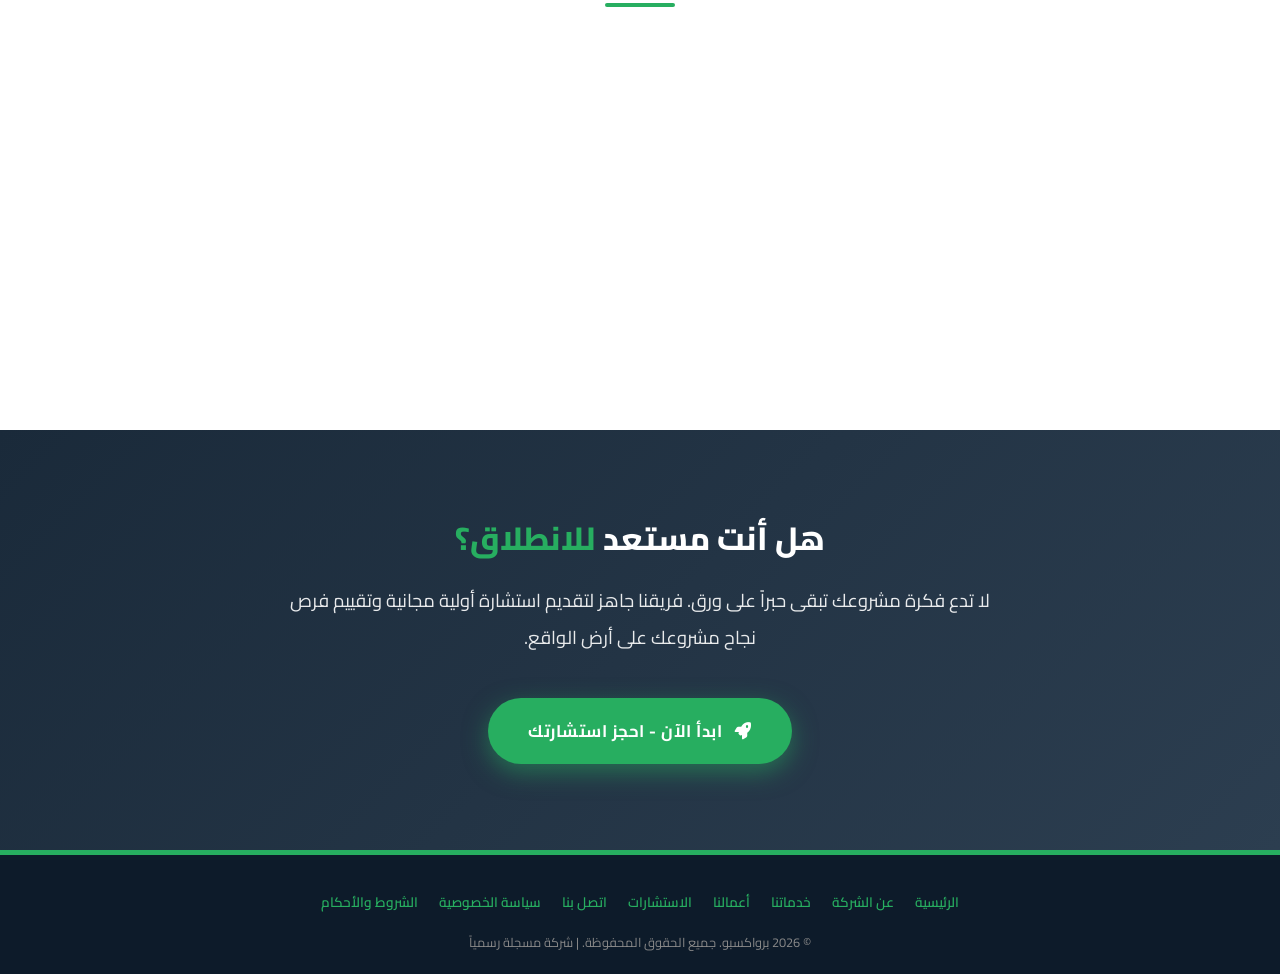
==== commit a5b11ab6: "Update index.html" ====
--- a/index.html
+++ b/index.html
@@ -16,53 +16,54 @@
     <link href="https://fonts.googleapis.com/css2?family=Cairo:wght@400;500;600;700;800;900&display=swap" rel="stylesheet">
     
     <style>
-        /* ========== الهيرو ========== */
+        /* ========== الهيرو مع Canvas ثلاثي الأبعاد ========== */
         .hero {
-            background: linear-gradient(160deg, #0d1b2a 0%, #1a2a3a 30%, #1b3a2a 70%, #0d1b2a 100%);
-            min-height: 95vh;
+            position: relative;
+            min-height: 100vh;
             display: flex;
             align-items: center;
             justify-content: center;
             text-align: center;
             color: white;
             padding: 80px 20px;
-            position: relative;
             overflow: hidden;
         }
-        .hero::before {
-            content: '';
+        
+        /* Canvas الخلفية الثلاثية الأبعاد */
+        #heroCanvas {
             position: absolute;
-            top: -150px; right: -100px;
-            width: 500px; height: 500px;
-            background: radial-gradient(circle, rgba(39,174,96,0.08) 0%, transparent 70%);
-            border-radius: 50%;
-        }
-        .hero::after {
-            content: '';
+            top: 0;
+            left: 0;
+            width: 100%;
+            height: 100%;
+            z-index: 0;
+        }
+        
+        /* طبقة شفافة فوق الكانفاس */
+        .hero-overlay {
             position: absolute;
-            bottom: -100px; left: -80px;
-            width: 400px; height: 400px;
-            background: radial-gradient(circle, rgba(41,128,185,0.06) 0%, transparent 70%);
-            border-radius: 50%;
-        }
+            top: 0;
+            left: 0;
+            width: 100%;
+            height: 100%;
+            background: linear-gradient(160deg, rgba(13,27,42,0.88) 0%, rgba(26,42,58,0.82) 30%, rgba(27,58,42,0.85) 70%, rgba(13,27,42,0.9) 100%);
+            z-index: 1;
+        }
+        
         .hero .wave-bottom {
             position: absolute;
             bottom: -2px; left: 0; right: 0;
             height: 80px;
             background: #fff;
             clip-path: ellipse(70% 100% at 50% 100%);
-            z-index: 2;
-        }
-        .hero .bg-dots {
-            position: absolute;
-            top: 0; left: 0;
-            width: 100%; height: 100%;
-            opacity: 0.03;
-            background-image: radial-gradient(circle, #fff 1px, transparent 1px);
-            background-size: 30px 30px;
-            z-index: 0;
-        }
-        .hero-content { max-width: 900px; position: relative; z-index: 1; }
+            z-index: 3;
+        }
+        
+        .hero-content { 
+            max-width: 900px; 
+            position: relative; 
+            z-index: 2; 
+        }
         
         .hero-logo-wrapper {
             display: inline-block;
@@ -75,7 +76,7 @@
             top: 50%; left: 50%;
             transform: translate(-50%, -50%);
             width: 280px; height: 280px;
-            background: radial-gradient(circle, rgba(255,255,255,0.12) 0%, rgba(255,255,255,0.04) 40%, transparent 70%);
+            background: radial-gradient(circle, rgba(255,255,255,0.15) 0%, rgba(255,255,255,0.05) 40%, transparent 70%);
             border-radius: 50%;
             z-index: 0;
             animation: glowPulse 3s ease-in-out infinite;
@@ -85,7 +86,7 @@
             width: auto;
             position: relative;
             z-index: 1;
-            filter: drop-shadow(0 0 30px rgba(255,255,255,0.5)) drop-shadow(0 0 60px rgba(255,255,255,0.3)) drop-shadow(0 0 90px rgba(255,255,255,0.15)) drop-shadow(0 10px 30px rgba(0,0,0,0.5));
+            filter: drop-shadow(0 0 30px rgba(255,255,255,0.6)) drop-shadow(0 0 60px rgba(255,255,255,0.35)) drop-shadow(0 0 90px rgba(255,255,255,0.2)) drop-shadow(0 10px 30px rgba(0,0,0,0.5));
             animation: logoFloat 4s ease-in-out infinite;
         }
         @keyframes logoFloat {
@@ -103,7 +104,7 @@
             color: #fff;
             margin-bottom: 20px;
             letter-spacing: 1px;
-            text-shadow: 0 2px 15px rgba(0,0,0,0.5);
+            text-shadow: 0 2px 20px rgba(0,0,0,0.6);
             position: relative;
             z-index: 1;
         }
@@ -118,11 +119,11 @@
         }
         .hero-title { 
             font-size: 1.8rem; font-weight: 600; margin-bottom: 22px; 
-            line-height: 1.6; opacity: 0.9; position: relative; z-index: 1;
+            line-height: 1.6; opacity: 0.95; position: relative; z-index: 1;
         }
         .hero-title span { color: #27AE60; font-weight: 800; }
         .hero-desc { 
-            font-size: 1.15rem; opacity: 0.8; margin-bottom: 40px; 
+            font-size: 1.15rem; opacity: 0.9; margin-bottom: 40px; 
             line-height: 2.1; max-width: 650px; margin-left: auto; margin-right: auto;
             position: relative; z-index: 1;
         }
@@ -135,18 +136,18 @@
             text-decoration: none; font-size: 1.05rem; transition: all 0.3s ease; 
             border: 2px solid transparent; letter-spacing: 0.5px;
         }
-        .btn-green { background: #27AE60; color: white; box-shadow: 0 8px 25px rgba(39,174,96,0.4); }
-        .btn-green:hover { background: #219A52; transform: translateY(-4px); box-shadow: 0 15px 40px rgba(39,174,96,0.6); }
-        .btn-outline { border-color: rgba(255,255,255,0.7); color: white; background: rgba(255,255,255,0.05); backdrop-filter: blur(5px); }
+        .btn-green { background: #27AE60; color: white; box-shadow: 0 8px 25px rgba(39,174,96,0.5); }
+        .btn-green:hover { background: #219A52; transform: translateY(-4px); box-shadow: 0 15px 40px rgba(39,174,96,0.7); }
+        .btn-outline { border-color: rgba(255,255,255,0.8); color: white; background: rgba(255,255,255,0.08); backdrop-filter: blur(10px); }
         .btn-outline:hover { background: white; color: #1a2a3a; transform: translateY(-4px); border-color: white; }
 
         /* شريط الثقة */
-        .trust-bar { background: white; padding: 25px 20px; border-bottom: 1px solid #f0f0f0; position: relative; z-index: 3; }
+        .trust-bar { background: white; padding: 25px 20px; border-bottom: 1px solid #f0f0f0; position: relative; z-index: 4; }
         .trust-container { max-width: 1000px; margin: 0 auto; display: flex; justify-content: center; align-items: center; gap: 40px; flex-wrap: wrap; }
         .trust-item { display: flex; align-items: center; gap: 10px; color: #2C3E50; font-weight: 600; font-size: 0.95rem; }
         .trust-item i { color: #27AE60; font-size: 1.3rem; }
 
-        /* قسم دراسة الجدوى */
+        /* بقية الأقسام - نفس الكود السابق */
         .cta-feasibility-section { padding: 60px 20px; background: #fff; }
         .cta-feasibility-container { max-width: 900px; margin: 0 auto; }
         .cta-feasibility-card {
@@ -179,7 +180,6 @@
         }
         .btn-feasibility:hover { background: #219A52; transform: translateY(-4px); }
 
-        /* العبارات */
         .quotes-section { padding: 80px 20px; background: #f8faf9; }
         .quotes-container { max-width: 1000px; margin: 0 auto; display: grid; grid-template-columns: 1fr 1fr 1fr; gap: 28px; }
         .quote-card { background: white; border-radius: 18px; padding: 40px 28px; text-align: center; box-shadow: 0 4px 25px rgba(0,0,0,0.04); border: 1px solid #f0f0f0; transition: all 0.3s ease; position: relative; }
@@ -194,9 +194,11 @@
         .quote-card:nth-child(3) .quote-icon { color: #E74C3C; }
         .quote-card p { font-size: 1.1rem; color: #2C3E50; line-height: 1.9; font-weight: 700; }
 
-        /* الإحصائيات */
         .stats-section { padding: 80px 20px; background: white; }
         .stats-container { max-width: 1000px; margin: 0 auto; }
+        .section-title { text-align: center; font-size: 2.2rem; color: #1a2a3a; margin-bottom: 50px; font-weight: 800; }
+        .section-title::after { content: ''; display: block; width: 70px; height: 4px; background: #27AE60; margin: 12px auto 0; border-radius: 2px; }
+        .section-title span { color: #27AE60; }
         .stats-grid { display: grid; grid-template-columns: repeat(4, 1fr); gap: 25px; }
         .stat-item { text-align: center; padding: 35px 18px; background: #f8faf9; border-radius: 18px; transition: all 0.3s ease; border: 1px solid #eee; }
         .stat-item:hover { background: white; box-shadow: 0 12px 35px rgba(0,0,0,0.08); transform: translateY(-5px); }
@@ -207,7 +209,6 @@
         .stat-item:nth-child(4) .num { color: #F39C12; }
         .stat-item .label { color: #555; font-size: 1rem; font-weight: 600; }
 
-        /* الخدمات */
         .services-section { padding: 80px 20px; background: #f8faf9; }
         .services-container { max-width: 1100px; margin: 0 auto; }
         .services-grid-4 { display: grid; grid-template-columns: repeat(4, 1fr); gap: 22px; }
@@ -227,7 +228,6 @@
         .service-box h4 { font-size: 1.1rem; color: #2C3E50; margin-bottom: 10px; font-weight: 800; }
         .service-box p { color: #666; font-size: 0.88rem; line-height: 1.7; }
 
-        /* لماذا نحن */
         .why-us-section { padding: 80px 20px; background: white; }
         .why-us-container { max-width: 1000px; margin: 0 auto; }
         .why-us-grid { display: grid; grid-template-columns: 1fr 1fr; gap: 25px; }
@@ -240,7 +240,6 @@
         .why-us-item h4 { color: #2C3E50; margin-bottom: 5px; font-weight: 800; font-size: 1.05rem; }
         .why-us-item p { color: #666; font-size: 0.9rem; line-height: 1.7; }
 
-        /* CTA */
         .cta-section { padding: 80px 20px; background: linear-gradient(135deg, #1a2a3a, #2C3E50); text-align: center; color: white; }
         .cta-container { max-width: 700px; margin: 0 auto; }
         .cta-section h2 { font-size: 2rem; font-weight: 800; margin-bottom: 15px; }
@@ -249,11 +248,11 @@
 
         /* ========== ميديا كويري ========== */
         @media (max-width: 768px) {
-            .hero-logo-img { height: 140px; }
+            .hero-logo-img { height: 130px; }
             .hero-logo-wrapper::before { width: 200px; height: 200px; }
-            .hero-tagline { font-size: 1.4rem; }
-            .hero-title { font-size: 1.3rem; }
-            .hero-desc { font-size: 0.95rem; }
+            .hero-tagline { font-size: 1.3rem; }
+            .hero-title { font-size: 1.2rem; }
+            .hero-desc { font-size: 0.9rem; }
             .quotes-container { grid-template-columns: 1fr; }
             .stats-grid { grid-template-columns: 1fr 1fr; }
             .services-grid-4 { grid-template-columns: 1fr 1fr; }
@@ -261,17 +260,16 @@
             .trust-container { gap: 20px; }
             .cta-feasibility-card { padding: 30px 20px; }
             .cta-feasibility-card h2 { font-size: 1.5rem; }
-            .cta-feasibility-card .features-row { gap: 15px; }
         }
         @media (max-width: 480px) {
-            .hero-logo-img { height: 110px; }
-            .hero-logo-wrapper::before { width: 160px; height: 160px; }
-            .hero-tagline { font-size: 1.1rem; }
-            .hero-title { font-size: 1.1rem; }
+            .hero-logo-img { height: 100px; }
+            .hero-logo-wrapper::before { width: 150px; height: 150px; }
+            .hero-tagline { font-size: 1rem; }
+            .hero-title { font-size: 1rem; }
             .stats-grid { grid-template-columns: 1fr; }
             .services-grid-4 { grid-template-columns: 1fr; }
-            .hero-btns { flex-direction: row; flex-wrap: wrap; gap: 10px; justify-content: center; align-items: center; width: 100%; padding: 0 5px; }
-            .hero-btns .btn { width: auto; min-width: 140px; padding: 14px 24px; font-size: 0.85rem; display: inline-block !important; white-space: nowrap; flex: 1 1 auto; max-width: 48%; }
+            .hero-btns { flex-direction: row; flex-wrap: wrap; gap: 8px; }
+            .hero-btns .btn { width: auto; min-width: 130px; padding: 12px 20px; font-size: 0.8rem; display: inline-block !important; white-space: nowrap; flex: 1 1 auto; max-width: 47%; }
             .hero-btns .btn-outline { display: inline-block !important; }
         }
     </style>
@@ -320,8 +318,14 @@
         </div>
     </nav>
 
+    <!-- ============ الهيرو مع خلفية ثلاثية الأبعاد ============ -->
     <header class="hero">
-        <div class="bg-dots"></div>
+        <!-- Canvas للخلفية الثلاثية الأبعاد -->
+        <canvas id="heroCanvas"></canvas>
+        
+        <!-- طبقة شفافة فوق الكانفاس -->
+        <div class="hero-overlay"></div>
+        
         <div class="hero-content">
             <div class="hero-logo-wrapper">
                 <img src="https://i.imgur.com/zjR42Yj.png" alt="شعار برواكسبو" class="hero-logo-img">
@@ -342,9 +346,11 @@
                 </a>
             </div>
         </div>
+        
         <div class="wave-bottom"></div>
     </header>
 
+    <!-- باقي الأقسام -->
     <section class="trust-bar" aria-label="مميزات الشركة">
         <div class="trust-container">
             <div class="trust-item"><i class="fas fa-check-circle"></i><span>خبرة 25 عاماً</span></div>
@@ -473,9 +479,240 @@
             <a href="privacy.html">سياسة الخصوصية</a>
             <a href="terms.html">الشروط والأحكام</a>
         </div>
-        <p class="copyright">© 2026 برواكسبو. جميع الحقوق محفوظة. | شركة مسجلة رسمياً</p>
+        <p class="copyright">© 2026 برواكسبو. جميع الحقوق المحفوظة. | شركة مسجلة رسمياً</p>
     </footer>
     
+    <!-- Three.js من CDN -->
+    <script src="https://cdnjs.cloudflare.com/ajax/libs/three.js/r128/three.min.js">
+    </script>
+    
     <script src="script.js"></script>
+    
+    <!-- سكريبت المشهد ثلاثي الأبعاد -->
+    <script>
+        (function() {
+            const canvas = document.getElementById('heroCanvas');
+            if (!canvas) return;
+            
+            // ========== إعداد المشهد ==========
+            const scene = new THREE.Scene();
+            const camera = new THREE.PerspectiveCamera(60, window.innerWidth / window.innerHeight, 0.1, 1000);
+            camera.position.z = 12;
+            camera.position.y = 1.5;
+            
+            const renderer = new THREE.WebGLRenderer({ canvas, antialias: true, alpha: true });
+            renderer.setSize(window.innerWidth, window.innerHeight);
+            renderer.setPixelRatio(Math.min(window.devicePixelRatio, 2));
+            
+            // ========== الإضاءة ==========
+            const ambientLight = new THREE.AmbientLight(0x27AE60, 0.4);
+            scene.add(ambientLight);
+            
+            const directionalLight = new THREE.DirectionalLight(0xffffff, 0.6);
+            directionalLight.position.set(5, 5, 5);
+            scene.add(directionalLight);
+            
+            const pointLight1 = new THREE.PointLight(0x27AE60, 0.5, 15);
+            pointLight1.position.set(-3, 2, 3);
+            scene.add(pointLight1);
+            
+            const pointLight2 = new THREE.PointLight(0x2980B9, 0.5, 15);
+            pointLight2.position.set(3, -1, 2);
+            scene.add(pointLight2);
+            
+            // ========== شبكة أرضية ==========
+            const gridHelper = new THREE.GridHelper(20, 20, 0x27AE60, 0x1a3a2a);
+            gridHelper.position.y = -4;
+            scene.add(gridHelper);
+            
+            // ========== مجموعة الأعمدة البيانية ==========
+            const barsGroup = new THREE.Group();
+            scene.add(barsGroup);
+            
+            const barCount = 12;
+            const bars = [];
+            const barColors = [0x27AE60, 0x2980B9, 0x27AE60, 0xE74C3C, 0x27AE60, 0xF39C12, 0x27AE60, 0x2980B9, 0x27AE60, 0xE74C3C, 0x27AE60, 0xF39C12];
+            
+            for (let i = 0; i < barCount; i++) {
+                const height = Math.random() * 4 + 2;
+                const geometry = new THREE.BoxGeometry(0.5, height, 0.5);
+                const material = new THREE.MeshPhongMaterial({
+                    color: barColors[i],
+                    emissive: barColors[i],
+                    emissiveIntensity: 0.3,
+                    transparent: true,
+                    opacity: 0.85,
+                    shininess: 100
+                });
+                const bar = new THREE.Mesh(geometry, material);
+                bar.position.x = (i - barCount / 2 + 0.5) * 1.2;
+                bar.position.y = height / 2 - 3;
+                bar.userData = {
+                    baseY: bar.position.y,
+                    targetHeight: height,
+                    speed: 0.01 + Math.random() * 0.03,
+                    phase: Math.random() * Math.PI * 2
+                };
+                bars.push(bar);
+                barsGroup.add(bar);
+                
+                // كرة صغيرة فوق كل عمود
+                const sphereGeo = new THREE.SphereGeometry(0.18, 16, 16);
+                const sphereMat = new THREE.MeshPhongMaterial({
+                    color: barColors[i],
+                    emissive: barColors[i],
+                    emissiveIntensity: 0.5
+                });
+                const sphere = new THREE.Mesh(sphereGeo, sphereMat);
+                sphere.position.copy(bar.position);
+                sphere.position.y += height / 2;
+                sphere.userData = { parentBar: bar };
+                barsGroup.add(sphere);
+            }
+            
+            // ========== رسم بياني خطي (خط متعرج) ==========
+            const lineGroup = new THREE.Group();
+            lineGroup.position.y = -0.5;
+            scene.add(lineGroup);
+            
+            const linePoints = [];
+            for (let i = 0; i < 30; i++) {
+                const x = (i - 15) * 0.7;
+                const y = Math.sin(i * 0.4) * 2 + Math.cos(i * 0.2) * 1;
+                linePoints.push(new THREE.Vector3(x, y, 0));
+            }
+            
+            const lineGeometry = new THREE.BufferGeometry().setFromPoints(linePoints);
+            const lineMaterial = new THREE.LineBasicMaterial({ color: 0x27AE60, linewidth: 1, transparent: true, opacity: 0.7 });
+            const line = new THREE.Line(lineGeometry, lineMaterial);
+            lineGroup.add(line);
+            
+            // نقاط على الخط
+            linePoints.forEach(point => {
+                const dotGeo = new THREE.SphereGeometry(0.08, 8, 8);
+                const dotMat = new THREE.MeshPhongMaterial({ color: 0x27AE60, emissive: 0x27AE60, emissiveIntensity: 0.6 });
+                const dot = new THREE.Mesh(dotGeo, dotMat);
+                dot.position.copy(point);
+                lineGroup.add(dot);
+            });
+            
+            // ========== جزيئات عائمة ==========
+            const particlesGroup = new THREE.Group();
+            scene.add(particlesGroup);
+            
+            const particlesCount = 60;
+            const particles = [];
+            
+            for (let i = 0; i < particlesCount; i++) {
+                const size = Math.random() * 0.08 + 0.03;
+                const geo = new THREE.SphereGeometry(size, 8, 8);
+                const mat = new THREE.MeshPhongMaterial({
+                    color: Math.random() > 0.5 ? 0x27AE60 : 0x2ECC71,
+                    emissive: 0x27AE60,
+                    emissiveIntensity: 0.5,
+                    transparent: true,
+                    opacity: 0.7
+                });
+                const particle = new THREE.Mesh(geo, mat);
+                particle.position.set(
+                    (Math.random() - 0.5) * 16,
+                    (Math.random() - 0.5) * 10,
+                    (Math.random() - 0.5) * 6
+                );
+                particle.userData = {
+                    speedY: (Math.random() - 0.5) * 0.015,
+                    speedX: (Math.random() - 0.5) * 0.01,
+                    speedZ: (Math.random() - 0.5) * 0.01,
+                    baseY: particle.position.y,
+                    amplitude: Math.random() * 1.5,
+                    phase: Math.random() * Math.PI * 2
+                };
+                particles.push(particle);
+                particlesGroup.add(particle);
+            }
+            
+            // ========== حلقات دائرية ==========
+            const ringsGroup = new THREE.Group();
+            scene.add(ringsGroup);
+            
+            for (let j = 0; j < 3; j++) {
+                const ringGeo = new THREE.TorusGeometry(3 + j * 1.5, 0.03, 16, 80);
+                const ringMat = new THREE.MeshPhongMaterial({
+                    color: 0x27AE60,
+                    emissive: 0x27AE60,
+                    emissiveIntensity: 0.3,
+                    transparent: true,
+                    opacity: 0.3 - j * 0.08
+                });
+                const ring = new THREE.Mesh(ringGeo, ringMat);
+                ring.rotation.x = Math.PI / 2 + j * 0.3;
+                ring.position.y = -2;
+                ring.userData = { rotationSpeed: 0.003 + j * 0.002 };
+                ringsGroup.add(ring);
+            }
+            
+            // ========== حلقة التحريك ==========
+            function animate() {
+                requestAnimationFrame(animate);
+                
+                const time = Date.now() * 0.001;
+                
+                // تحريك الأعمدة
+                bars.forEach(bar => {
+                    const newHeight = bar.userData.targetHeight + Math.sin(time * bar.userData.speed * 30 + bar.userData.phase) * 1.0;
+                    bar.scale.y = newHeight / (bar.userData.targetHeight || 1);
+                    bar.position.y = bar.userData.baseY + (newHeight - bar.userData.targetHeight) / 2;
+                });
+                
+                // تدوير المجموعات ببطء
+                barsGroup.rotation.y += 0.002;
+                lineGroup.rotation.y -= 0.001;
+                particlesGroup.rotation.y += 0.001;
+                
+                // تحريك الحلقات
+                ringsGroup.children.forEach(ring => {
+                    ring.rotation.z += ring.userData.rotationSpeed;
+                });
+                
+                // تحريك الجزيئات
+                particles.forEach(p => {
+                    p.position.y += p.userData.speedY;
+                    p.position.x += Math.sin(time + p.userData.phase) * 0.01;
+                    
+                    if (Math.abs(p.position.y - p.userData.baseY) > p.userData.amplitude) {
+                        p.userData.speedY *= -1;
+                    }
+                    
+                    p.material.opacity = 0.4 + Math.sin(time * 2 + p.userData.phase) * 0.3;
+                });
+                
+                // تحريك الأضواء
+                pointLight1.intensity = 0.4 + Math.sin(time * 1.5) * 0.2;
+                pointLight2.intensity = 0.4 + Math.cos(time * 1.3) * 0.2;
+                
+                renderer.render(scene, camera);
+            }
+            
+            animate();
+            
+            // ========== استجابة لتغيير حجم النافذة ==========
+            window.addEventListener('resize', () => {
+                camera.aspect = window.innerWidth / window.innerHeight;
+                camera.updateProjectionMatrix();
+                renderer.setSize(window.innerWidth, window.innerHeight);
+            });
+            
+            // ========== تفاعل مع حركة الماوس ==========
+            let mouseX = 0, mouseY = 0;
+            window.addEventListener('mousemove', (e) => {
+                mouseX = (e.clientX / window.innerWidth) * 2 - 1;
+                mouseY = -(e.clientY / window.innerHeight) * 2 + 1;
+                
+                barsGroup.rotation.y += (mouseX * 0.3 - barsGroup.rotation.y) * 0.02;
+                barsGroup.rotation.x += (mouseY * 0.15 - barsGroup.rotation.x) * 0.02;
+                lineGroup.rotation.y += (mouseX * 0.2 - lineGroup.rotation.y) * 0.02;
+            });
+        })();
+    </script>
 </body>
 </html>
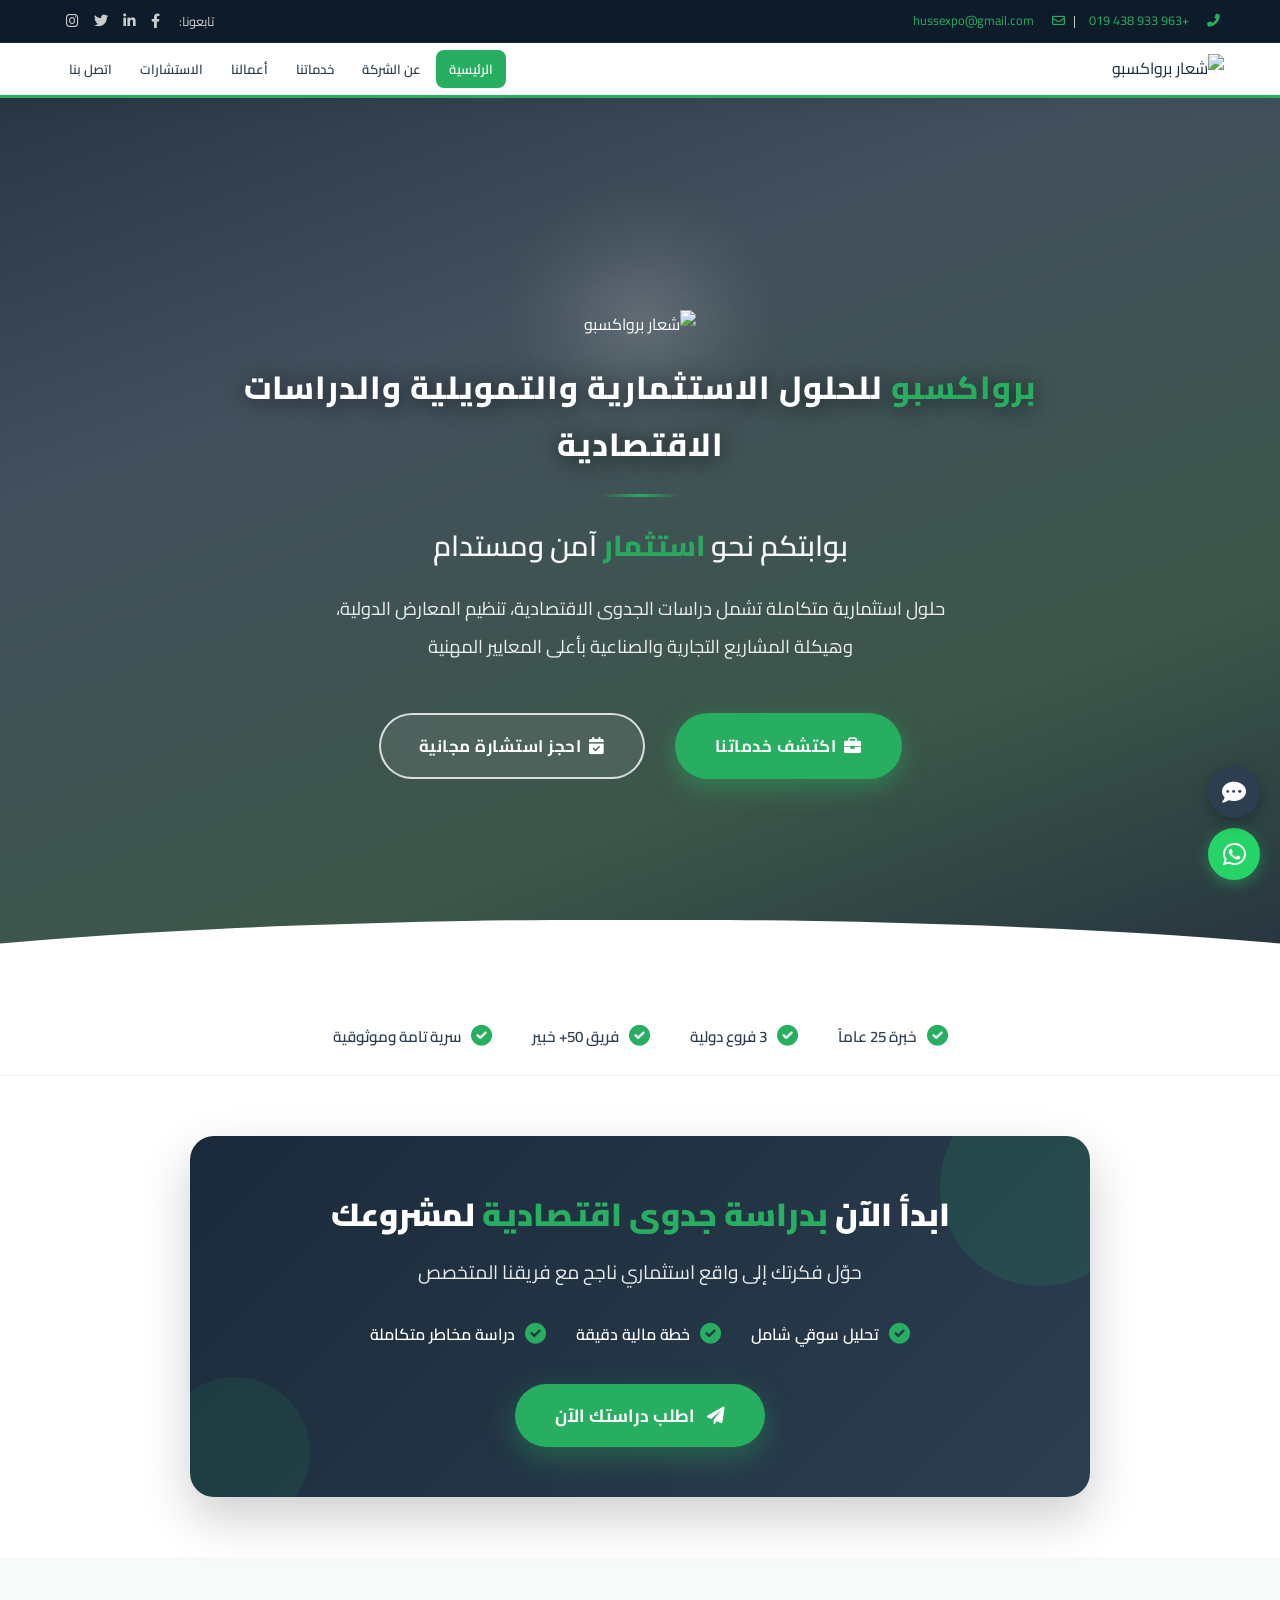
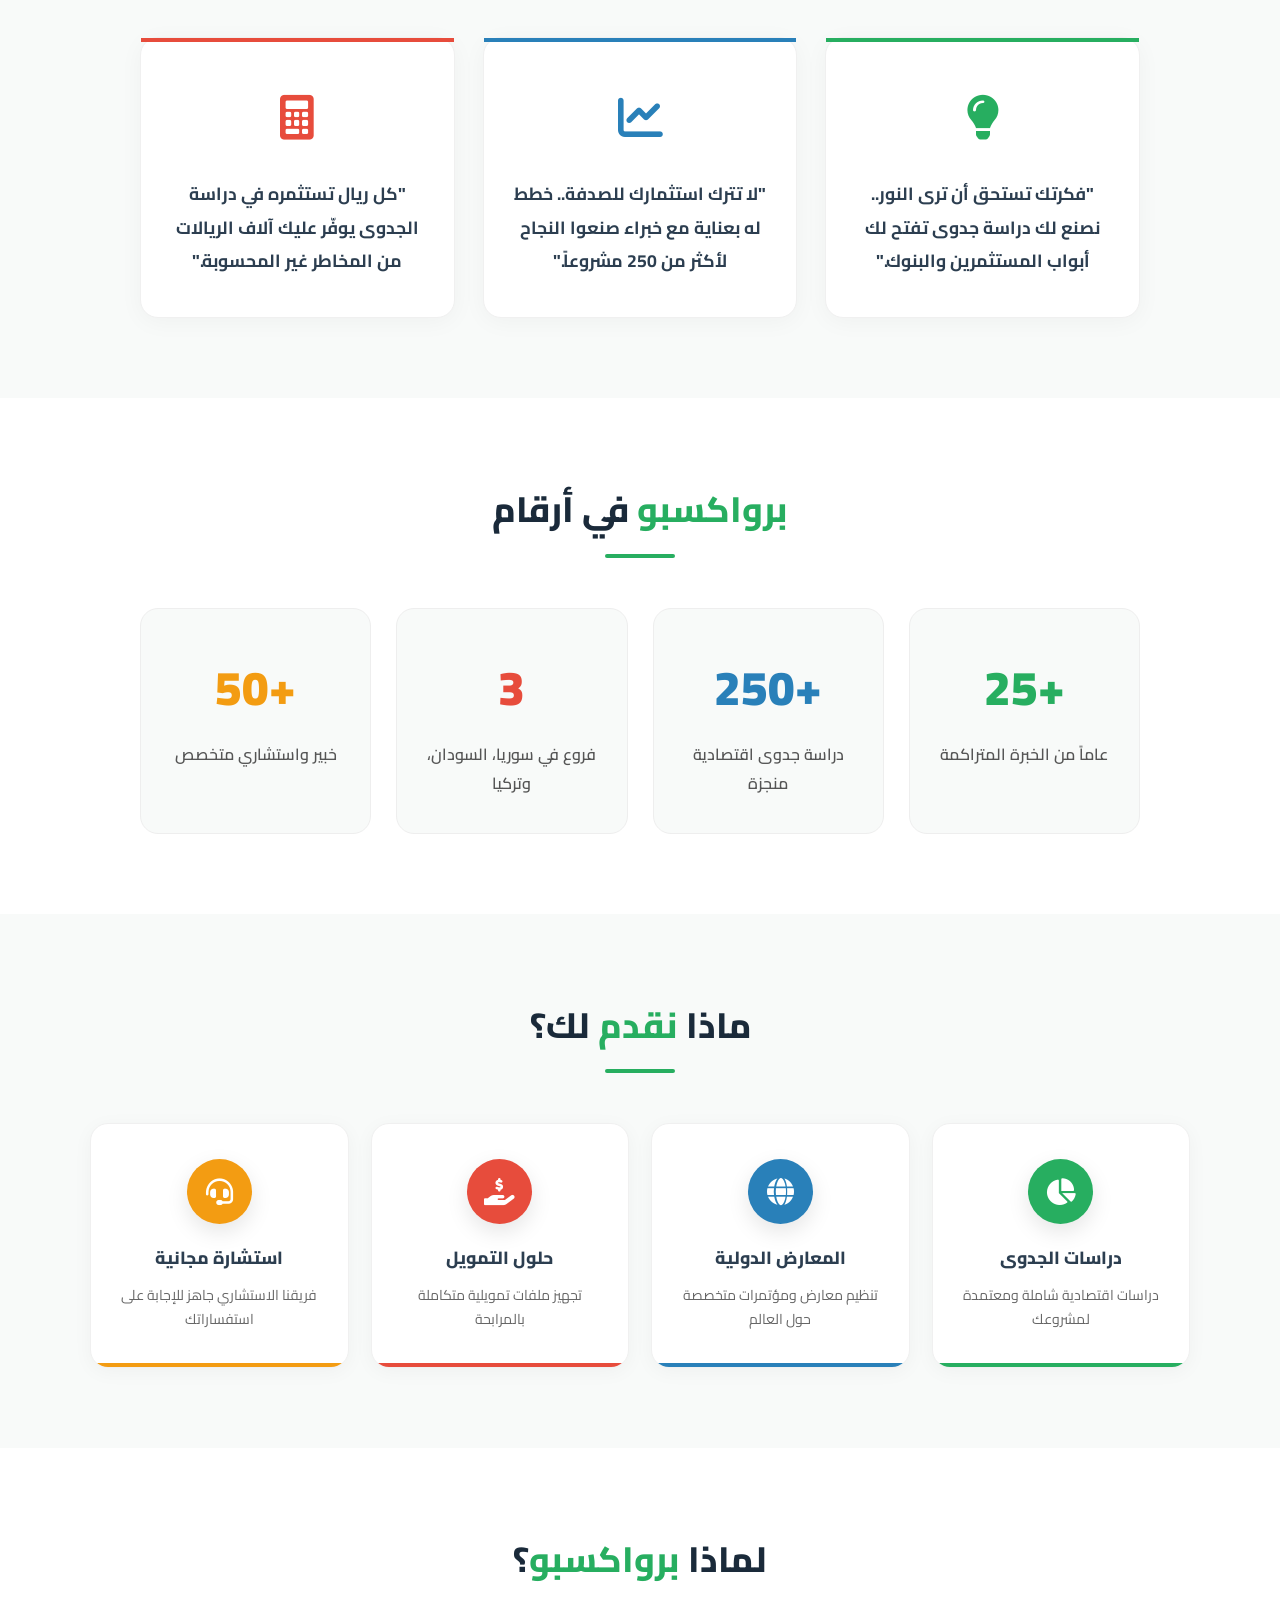
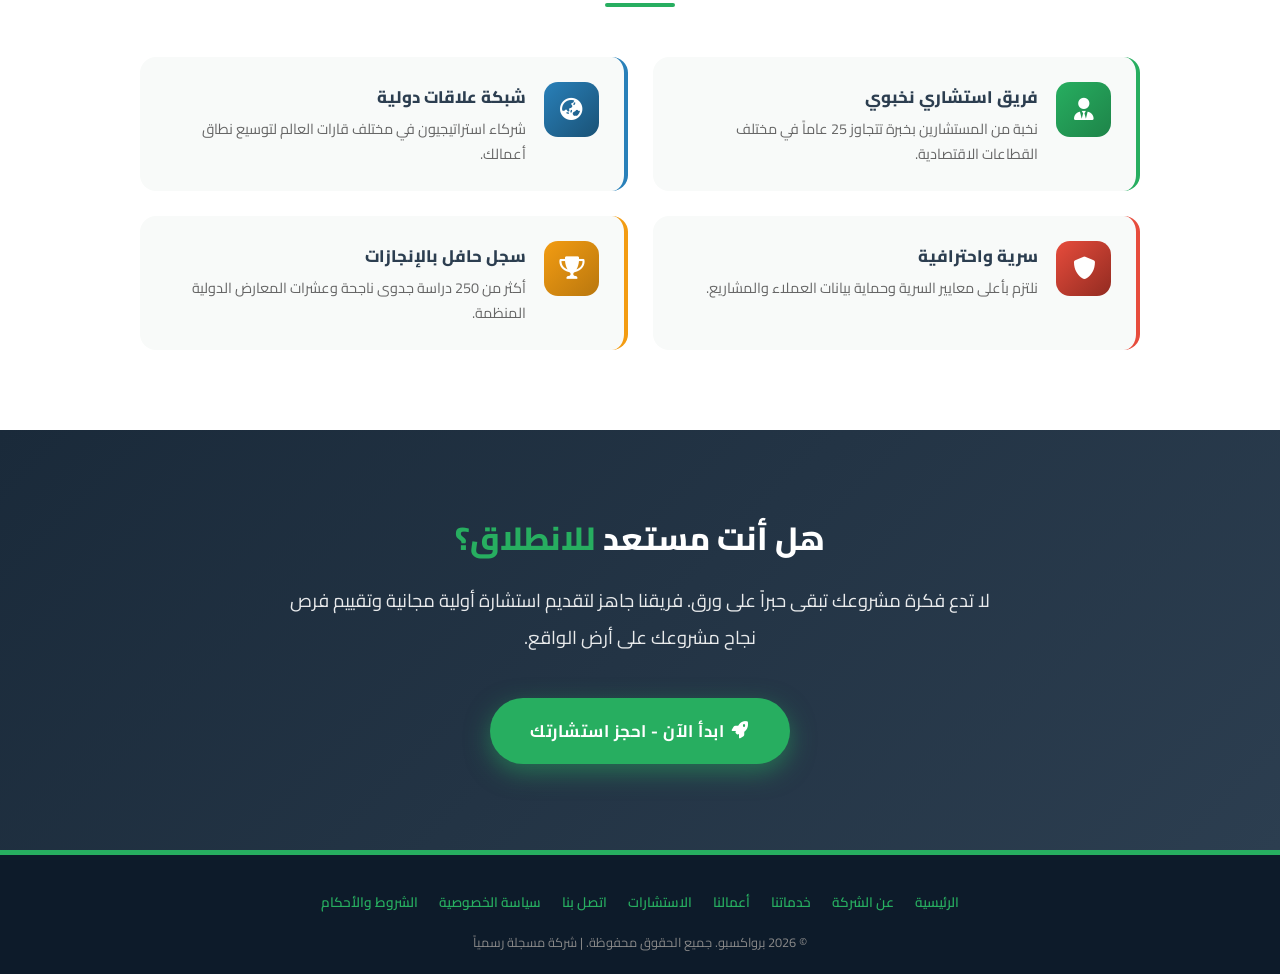
==== commit 64986fc3: "Update index.html" ====
--- a/index.html
+++ b/index.html
@@ -29,7 +29,6 @@
             overflow: hidden;
         }
         
-        /* Canvas الخلفية الثلاثية الأبعاد */
         #heroCanvas {
             position: absolute;
             top: 0;
@@ -39,7 +38,6 @@
             z-index: 0;
         }
         
-        /* طبقة شفافة فوق الكانفاس */
         .hero-overlay {
             position: absolute;
             top: 0;
@@ -59,11 +57,7 @@
             z-index: 3;
         }
         
-        .hero-content { 
-            max-width: 900px; 
-            position: relative; 
-            z-index: 2; 
-        }
+        .hero-content { max-width: 900px; position: relative; z-index: 2; }
         
         .hero-logo-wrapper {
             display: inline-block;
@@ -117,25 +111,20 @@
             border-radius: 2px;
             position: relative; z-index: 1;
         }
-        .hero-title { 
-            font-size: 1.8rem; font-weight: 600; margin-bottom: 22px; 
-            line-height: 1.6; opacity: 0.95; position: relative; z-index: 1;
-        }
+        .hero-title { font-size: 1.8rem; font-weight: 600; margin-bottom: 22px; line-height: 1.6; opacity: 0.95; position: relative; z-index: 1; }
         .hero-title span { color: #27AE60; font-weight: 800; }
-        .hero-desc { 
-            font-size: 1.15rem; opacity: 0.9; margin-bottom: 40px; 
-            line-height: 2.1; max-width: 650px; margin-left: auto; margin-right: auto;
-            position: relative; z-index: 1;
-        }
-        .hero-btns { 
-            display: flex; gap: 18px; justify-content: center; flex-wrap: wrap; 
-            position: relative; z-index: 1;
-        }
+        .hero-desc { font-size: 1.15rem; opacity: 0.9; margin-bottom: 40px; line-height: 2.1; max-width: 650px; margin-left: auto; margin-right: auto; position: relative; z-index: 1; }
+        
+        /* ========== الأزرار - تم الإصلاح ========== */
+        .hero-btns { display: flex; gap: 18px; justify-content: center; align-items: center; flex-wrap: wrap; position: relative; z-index: 1; }
         .btn { 
             padding: 16px 38px; border-radius: 50px; font-weight: 700; 
             text-decoration: none; font-size: 1.05rem; transition: all 0.3s ease; 
             border: 2px solid transparent; letter-spacing: 0.5px;
-        }
+            display: inline-flex; align-items: center; justify-content: center;
+            white-space: nowrap; box-sizing: border-box;
+        }
+        .btn i { margin-left: 8px; flex-shrink: 0; }
         .btn-green { background: #27AE60; color: white; box-shadow: 0 8px 25px rgba(39,174,96,0.5); }
         .btn-green:hover { background: #219A52; transform: translateY(-4px); box-shadow: 0 15px 40px rgba(39,174,96,0.7); }
         .btn-outline { border-color: rgba(255,255,255,0.8); color: white; background: rgba(255,255,255,0.08); backdrop-filter: blur(10px); }
@@ -147,7 +136,6 @@
         .trust-item { display: flex; align-items: center; gap: 10px; color: #2C3E50; font-weight: 600; font-size: 0.95rem; }
         .trust-item i { color: #27AE60; font-size: 1.3rem; }
 
-        /* بقية الأقسام - نفس الكود السابق */
         .cta-feasibility-section { padding: 60px 20px; background: #fff; }
         .cta-feasibility-container { max-width: 900px; margin: 0 auto; }
         .cta-feasibility-card {
@@ -156,28 +144,15 @@
             color: white; box-shadow: 0 20px 50px rgba(0,0,0,0.2);
             position: relative; overflow: hidden;
         }
-        .cta-feasibility-card::before {
-            content: ''; position: absolute; top: -50px; right: -50px;
-            width: 200px; height: 200px;
-            background: rgba(39,174,96,0.15); border-radius: 50%;
-        }
-        .cta-feasibility-card::after {
-            content: ''; position: absolute; bottom: -30px; left: -30px;
-            width: 150px; height: 150px;
-            background: rgba(39,174,96,0.1); border-radius: 50%;
-        }
+        .cta-feasibility-card::before { content: ''; position: absolute; top: -50px; right: -50px; width: 200px; height: 200px; background: rgba(39,174,96,0.15); border-radius: 50%; }
+        .cta-feasibility-card::after { content: ''; position: absolute; bottom: -30px; left: -30px; width: 150px; height: 150px; background: rgba(39,174,96,0.1); border-radius: 50%; }
         .cta-feasibility-card h2 { font-size: 2rem; font-weight: 900; margin-bottom: 12px; position: relative; z-index: 1; }
         .cta-feasibility-card h2 span { color: #27AE60; }
         .cta-feasibility-card .subtitle { font-size: 1.2rem; opacity: 0.9; margin-bottom: 30px; position: relative; z-index: 1; }
         .cta-feasibility-card .features-row { display: flex; justify-content: center; gap: 30px; flex-wrap: wrap; margin-bottom: 35px; position: relative; z-index: 1; }
         .cta-feasibility-card .feature-item { display: flex; align-items: center; gap: 10px; font-weight: 600; font-size: 1rem; }
         .cta-feasibility-card .feature-item i { color: #27AE60; font-size: 1.3rem; }
-        .btn-feasibility {
-            display: inline-block; background: #27AE60; color: white;
-            padding: 16px 40px; border-radius: 50px; font-weight: 700;
-            font-size: 1.1rem; text-decoration: none; transition: 0.3s;
-            position: relative; z-index: 1; box-shadow: 0 10px 30px rgba(39,174,96,0.4);
-        }
+        .btn-feasibility { display: inline-block; background: #27AE60; color: white; padding: 16px 40px; border-radius: 50px; font-weight: 700; font-size: 1.1rem; text-decoration: none; transition: 0.3s; position: relative; z-index: 1; box-shadow: 0 10px 30px rgba(39,174,96,0.4); }
         .btn-feasibility:hover { background: #219A52; transform: translateY(-4px); }
 
         .quotes-section { padding: 80px 20px; background: #f8faf9; }
@@ -246,7 +221,7 @@
         .cta-section h2 span { color: #27AE60; }
         .cta-section p { font-size: 1.15rem; opacity: 0.9; margin-bottom: 35px; line-height: 2; }
 
-        /* ========== ميديا كويري ========== */
+        /* ========== ميديا كويري - تم الإصلاح ========== */
         @media (max-width: 768px) {
             .hero-logo-img { height: 130px; }
             .hero-logo-wrapper::before { width: 200px; height: 200px; }
@@ -260,7 +235,11 @@
             .trust-container { gap: 20px; }
             .cta-feasibility-card { padding: 30px 20px; }
             .cta-feasibility-card h2 { font-size: 1.5rem; }
-        }
+            
+            .hero-btns { flex-direction: row; flex-wrap: wrap; gap: 12px; justify-content: center; align-items: center; }
+            .hero-btns .btn { width: auto; min-width: 160px; padding: 14px 28px; font-size: 0.9rem; display: inline-flex; align-items: center; justify-content: center; white-space: nowrap; flex-shrink: 0; }
+        }
+        
         @media (max-width: 480px) {
             .hero-logo-img { height: 100px; }
             .hero-logo-wrapper::before { width: 150px; height: 150px; }
@@ -268,9 +247,11 @@
             .hero-title { font-size: 1rem; }
             .stats-grid { grid-template-columns: 1fr; }
             .services-grid-4 { grid-template-columns: 1fr; }
-            .hero-btns { flex-direction: row; flex-wrap: wrap; gap: 8px; }
-            .hero-btns .btn { width: auto; min-width: 130px; padding: 12px 20px; font-size: 0.8rem; display: inline-block !important; white-space: nowrap; flex: 1 1 auto; max-width: 47%; }
-            .hero-btns .btn-outline { display: inline-block !important; }
+            
+            .hero-btns { flex-direction: column; gap: 12px; align-items: center; justify-content: center; width: 100%; padding: 0 10px; }
+            .hero-btns .btn { width: 90%; max-width: 320px; padding: 15px 25px; font-size: 0.9rem; display: flex; align-items: center; justify-content: center; text-align: center; white-space: nowrap; margin: 0 auto; box-sizing: border-box; }
+            .hero-btns .btn i { margin-left: 8px; flex-shrink: 0; }
+            .hero-btns .btn-outline { display: flex !important; }
         }
     </style>
 </head>
@@ -318,12 +299,8 @@
         </div>
     </nav>
 
-    <!-- ============ الهيرو مع خلفية ثلاثية الأبعاد ============ -->
     <header class="hero">
-        <!-- Canvas للخلفية الثلاثية الأبعاد -->
         <canvas id="heroCanvas"></canvas>
-        
-        <!-- طبقة شفافة فوق الكانفاس -->
         <div class="hero-overlay"></div>
         
         <div class="hero-content">
@@ -333,24 +310,16 @@
             <p class="hero-tagline"><span>برواكسبو</span> للحلول الاستثمارية والتمويلية والدراسات الاقتصادية</p>
             <div class="hero-divider"></div>
             <h1 class="hero-title">بوابتكم نحو <span>استثمار</span> آمن ومستدام</h1>
-            <p class="hero-desc">
-                حلول استثمارية متكاملة تشمل دراسات الجدوى الاقتصادية، تنظيم المعارض الدولية، 
-                وهيكلة المشاريع التجارية والصناعية بأعلى المعايير المهنية
-            </p>
+            <p class="hero-desc">حلول استثمارية متكاملة تشمل دراسات الجدوى الاقتصادية، تنظيم المعارض الدولية، وهيكلة المشاريع التجارية والصناعية بأعلى المعايير المهنية</p>
             <div class="hero-btns">
-                <a href="services.html" class="btn btn-green">
-                    <i class="fas fa-briefcase" style="margin-left:8px;"></i> اكتشف خدماتنا
-                </a>
-                <a href="consultation.html" class="btn btn-outline">
-                    <i class="fas fa-calendar-check" style="margin-left:8px;"></i> احجز استشارة مجانية
-                </a>
+                <a href="services.html" class="btn btn-green"><i class="fas fa-briefcase"></i> اكتشف خدماتنا</a>
+                <a href="consultation.html" class="btn btn-outline"><i class="fas fa-calendar-check"></i> احجز استشارة مجانية</a>
             </div>
         </div>
         
         <div class="wave-bottom"></div>
     </header>
 
-    <!-- باقي الأقسام -->
     <section class="trust-bar" aria-label="مميزات الشركة">
         <div class="trust-container">
             <div class="trust-item"><i class="fas fa-check-circle"></i><span>خبرة 25 عاماً</span></div>
@@ -370,27 +339,16 @@
                     <div class="feature-item"><i class="fas fa-check-circle"></i><span>خطة مالية دقيقة</span></div>
                     <div class="feature-item"><i class="fas fa-check-circle"></i><span>دراسة مخاطر متكاملة</span></div>
                 </div>
-                <a href="consultation.html" class="btn-feasibility">
-                    <i class="fas fa-paper-plane" style="margin-left:8px;"></i> اطلب دراستك الآن
-                </a>
+                <a href="consultation.html" class="btn-feasibility"><i class="fas fa-paper-plane" style="margin-left:8px;"></i> اطلب دراستك الآن</a>
             </div>
         </div>
     </section>
 
     <section class="quotes-section">
         <div class="quotes-container">
-            <div class="quote-card">
-                <div class="quote-icon"><i class="fas fa-lightbulb"></i></div>
-                <p>"فكرتك تستحق أن ترى النور.. نصنع لك دراسة جدوى تفتح لك أبواب المستثمرين والبنوك."</p>
-            </div>
-            <div class="quote-card">
-                <div class="quote-icon"><i class="fas fa-chart-line"></i></div>
-                <p>"لا تترك استثمارك للصدفة.. خطط له بعناية مع خبراء صنعوا النجاح لأكثر من 250 مشروعاً."</p>
-            </div>
-            <div class="quote-card">
-                <div class="quote-icon"><i class="fas fa-calculator"></i></div>
-                <p>"كل ريال تستثمره في دراسة الجدوى يوفّر عليك آلاف الريالات من المخاطر غير المحسوبة."</p>
-            </div>
+            <div class="quote-card"><div class="quote-icon"><i class="fas fa-lightbulb"></i></div><p>"فكرتك تستحق أن ترى النور.. نصنع لك دراسة جدوى تفتح لك أبواب المستثمرين والبنوك."</p></div>
+            <div class="quote-card"><div class="quote-icon"><i class="fas fa-chart-line"></i></div><p>"لا تترك استثمارك للصدفة.. خطط له بعناية مع خبراء صنعوا النجاح لأكثر من 250 مشروعاً."</p></div>
+            <div class="quote-card"><div class="quote-icon"><i class="fas fa-calculator"></i></div><p>"كل ريال تستثمره في دراسة الجدوى يوفّر عليك آلاف الريالات من المخاطر غير المحسوبة."</p></div>
         </div>
     </section>
 
@@ -410,26 +368,10 @@
         <div class="services-container">
             <h2 class="section-title">ماذا <span>نقدم</span> لك؟</h2>
             <div class="services-grid-4">
-                <a href="services.html" class="service-box">
-                    <div class="s-icon"><i class="fas fa-chart-pie"></i></div>
-                    <h4>دراسات الجدوى</h4>
-                    <p>دراسات اقتصادية شاملة ومعتمدة لمشروعك</p>
-                </a>
-                <a href="services.html" class="service-box">
-                    <div class="s-icon"><i class="fas fa-globe"></i></div>
-                    <h4>المعارض الدولية</h4>
-                    <p>تنظيم معارض ومؤتمرات متخصصة حول العالم</p>
-                </a>
-                <a href="services.html" class="service-box">
-                    <div class="s-icon"><i class="fas fa-hand-holding-usd"></i></div>
-                    <h4>حلول التمويل</h4>
-                    <p>تجهيز ملفات تمويلية متكاملة بالمرابحة</p>
-                </a>
-                <a href="consultation.html" class="service-box">
-                    <div class="s-icon"><i class="fas fa-headset"></i></div>
-                    <h4>استشارة مجانية</h4>
-                    <p>فريقنا الاستشاري جاهز للإجابة على استفساراتك</p>
-                </a>
+                <a href="services.html" class="service-box"><div class="s-icon"><i class="fas fa-chart-pie"></i></div><h4>دراسات الجدوى</h4><p>دراسات اقتصادية شاملة ومعتمدة لمشروعك</p></a>
+                <a href="services.html" class="service-box"><div class="s-icon"><i class="fas fa-globe"></i></div><h4>المعارض الدولية</h4><p>تنظيم معارض ومؤتمرات متخصصة حول العالم</p></a>
+                <a href="services.html" class="service-box"><div class="s-icon"><i class="fas fa-hand-holding-usd"></i></div><h4>حلول التمويل</h4><p>تجهيز ملفات تمويلية متكاملة بالمرابحة</p></a>
+                <a href="consultation.html" class="service-box"><div class="s-icon"><i class="fas fa-headset"></i></div><h4>استشارة مجانية</h4><p>فريقنا الاستشاري جاهز للإجابة على استفساراتك</p></a>
             </div>
         </div>
     </section>
@@ -438,22 +380,10 @@
         <div class="why-us-container">
             <h2 class="section-title">لماذا <span>برواكسبو</span>؟</h2>
             <div class="why-us-grid">
-                <div class="why-us-item">
-                    <div class="why-icon bg-green"><i class="fas fa-user-tie"></i></div>
-                    <div><h4>فريق استشاري نخبوي</h4><p>نخبة من المستشارين بخبرة تتجاوز 25 عاماً في مختلف القطاعات الاقتصادية.</p></div>
-                </div>
-                <div class="why-us-item">
-                    <div class="why-icon bg-blue"><i class="fas fa-globe-asia"></i></div>
-                    <div><h4>شبكة علاقات دولية</h4><p>شركاء استراتيجيون في مختلف قارات العالم لتوسيع نطاق أعمالك.</p></div>
-                </div>
-                <div class="why-us-item">
-                    <div class="why-icon bg-red"><i class="fas fa-shield-alt"></i></div>
-                    <div><h4>سرية واحترافية</h4><p>نلتزم بأعلى معايير السرية وحماية بيانات العملاء والمشاريع.</p></div>
-                </div>
-                <div class="why-us-item">
-                    <div class="why-icon bg-orange"><i class="fas fa-trophy"></i></div>
-                    <div><h4>سجل حافل بالإنجازات</h4><p>أكثر من 250 دراسة جدوى ناجحة وعشرات المعارض الدولية المنظمة.</p></div>
-                </div>
+                <div class="why-us-item"><div class="why-icon bg-green"><i class="fas fa-user-tie"></i></div><div><h4>فريق استشاري نخبوي</h4><p>نخبة من المستشارين بخبرة تتجاوز 25 عاماً في مختلف القطاعات الاقتصادية.</p></div></div>
+                <div class="why-us-item"><div class="why-icon bg-blue"><i class="fas fa-globe-asia"></i></div><div><h4>شبكة علاقات دولية</h4><p>شركاء استراتيجيون في مختلف قارات العالم لتوسيع نطاق أعمالك.</p></div></div>
+                <div class="why-us-item"><div class="why-icon bg-red"><i class="fas fa-shield-alt"></i></div><div><h4>سرية واحترافية</h4><p>نلتزم بأعلى معايير السرية وحماية بيانات العملاء والمشاريع.</p></div></div>
+                <div class="why-us-item"><div class="why-icon bg-orange"><i class="fas fa-trophy"></i></div><div><h4>سجل حافل بالإنجازات</h4><p>أكثر من 250 دراسة جدوى ناجحة وعشرات المعارض الدولية المنظمة.</p></div></div>
             </div>
         </div>
     </section>
@@ -462,39 +392,25 @@
         <div class="cta-container">
             <h2>هل أنت مستعد <span>للانطلاق؟</span></h2>
             <p>لا تدع فكرة مشروعك تبقى حبراً على ورق. فريقنا جاهز لتقديم استشارة أولية مجانية وتقييم فرص نجاح مشروعك على أرض الواقع.</p>
-            <a href="consultation.html" class="btn btn-green">
-                <i class="fas fa-rocket" style="margin-left:8px;"></i> ابدأ الآن - احجز استشارتك
-            </a>
+            <a href="consultation.html" class="btn btn-green"><i class="fas fa-rocket" style="margin-left:8px;"></i> ابدأ الآن - احجز استشارتك</a>
         </div>
     </section>
 
     <footer role="contentinfo">
         <div class="footer-links">
-            <a href="index.html">الرئيسية</a>
-            <a href="about.html">عن الشركة</a>
-            <a href="services.html">خدماتنا</a>
-            <a href="portfolio.html">أعمالنا</a>
-            <a href="consultation.html">الاستشارات</a>
-            <a href="contact.html">اتصل بنا</a>
-            <a href="privacy.html">سياسة الخصوصية</a>
-            <a href="terms.html">الشروط والأحكام</a>
-        </div>
-        <p class="copyright">© 2026 برواكسبو. جميع الحقوق المحفوظة. | شركة مسجلة رسمياً</p>
+            <a href="index.html">الرئيسية</a><a href="about.html">عن الشركة</a><a href="services.html">خدماتنا</a><a href="portfolio.html">أعمالنا</a><a href="consultation.html">الاستشارات</a><a href="contact.html">اتصل بنا</a><a href="privacy.html">سياسة الخصوصية</a><a href="terms.html">الشروط والأحكام</a>
+        </div>
+        <p class="copyright">© 2026 برواكسبو. جميع الحقوق محفوظة. | شركة مسجلة رسمياً</p>
     </footer>
     
-    <!-- Three.js من CDN -->
-    <script src="https://cdnjs.cloudflare.com/ajax/libs/three.js/r128/three.min.js">
-    </script>
-    
+    <script src="https://cdnjs.cloudflare.com/ajax/libs/three.js/r128/three.min.js"></script>
     <script src="script.js"></script>
     
-    <!-- سكريبت المشهد ثلاثي الأبعاد -->
     <script>
         (function() {
             const canvas = document.getElementById('heroCanvas');
             if (!canvas) return;
             
-            // ========== إعداد المشهد ==========
             const scene = new THREE.Scene();
             const camera = new THREE.PerspectiveCamera(60, window.innerWidth / window.innerHeight, 0.1, 1000);
             camera.position.z = 12;
@@ -504,7 +420,6 @@
             renderer.setSize(window.innerWidth, window.innerHeight);
             renderer.setPixelRatio(Math.min(window.devicePixelRatio, 2));
             
-            // ========== الإضاءة ==========
             const ambientLight = new THREE.AmbientLight(0x27AE60, 0.4);
             scene.add(ambientLight);
             
@@ -520,12 +435,10 @@
             pointLight2.position.set(3, -1, 2);
             scene.add(pointLight2);
             
-            // ========== شبكة أرضية ==========
             const gridHelper = new THREE.GridHelper(20, 20, 0x27AE60, 0x1a3a2a);
             gridHelper.position.y = -4;
             scene.add(gridHelper);
             
-            // ========== مجموعة الأعمدة البيانية ==========
             const barsGroup = new THREE.Group();
             scene.add(barsGroup);
             
@@ -536,33 +449,16 @@
             for (let i = 0; i < barCount; i++) {
                 const height = Math.random() * 4 + 2;
                 const geometry = new THREE.BoxGeometry(0.5, height, 0.5);
-                const material = new THREE.MeshPhongMaterial({
-                    color: barColors[i],
-                    emissive: barColors[i],
-                    emissiveIntensity: 0.3,
-                    transparent: true,
-                    opacity: 0.85,
-                    shininess: 100
-                });
+                const material = new THREE.MeshPhongMaterial({ color: barColors[i], emissive: barColors[i], emissiveIntensity: 0.3, transparent: true, opacity: 0.85, shininess: 100 });
                 const bar = new THREE.Mesh(geometry, material);
                 bar.position.x = (i - barCount / 2 + 0.5) * 1.2;
                 bar.position.y = height / 2 - 3;
-                bar.userData = {
-                    baseY: bar.position.y,
-                    targetHeight: height,
-                    speed: 0.01 + Math.random() * 0.03,
-                    phase: Math.random() * Math.PI * 2
-                };
+                bar.userData = { baseY: bar.position.y, targetHeight: height, speed: 0.01 + Math.random() * 0.03, phase: Math.random() * Math.PI * 2 };
                 bars.push(bar);
                 barsGroup.add(bar);
                 
-                // كرة صغيرة فوق كل عمود
                 const sphereGeo = new THREE.SphereGeometry(0.18, 16, 16);
-                const sphereMat = new THREE.MeshPhongMaterial({
-                    color: barColors[i],
-                    emissive: barColors[i],
-                    emissiveIntensity: 0.5
-                });
+                const sphereMat = new THREE.MeshPhongMaterial({ color: barColors[i], emissive: barColors[i], emissiveIntensity: 0.5 });
                 const sphere = new THREE.Mesh(sphereGeo, sphereMat);
                 sphere.position.copy(bar.position);
                 sphere.position.y += height / 2;
@@ -570,16 +466,13 @@
                 barsGroup.add(sphere);
             }
             
-            // ========== رسم بياني خطي (خط متعرج) ==========
             const lineGroup = new THREE.Group();
             lineGroup.position.y = -0.5;
             scene.add(lineGroup);
             
             const linePoints = [];
             for (let i = 0; i < 30; i++) {
-                const x = (i - 15) * 0.7;
-                const y = Math.sin(i * 0.4) * 2 + Math.cos(i * 0.2) * 1;
-                linePoints.push(new THREE.Vector3(x, y, 0));
+                linePoints.push(new THREE.Vector3((i - 15) * 0.7, Math.sin(i * 0.4) * 2 + Math.cos(i * 0.2) * 1, 0));
             }
             
             const lineGeometry = new THREE.BufferGeometry().setFromPoints(linePoints);
@@ -587,7 +480,6 @@
             const line = new THREE.Line(lineGeometry, lineMaterial);
             lineGroup.add(line);
             
-            // نقاط على الخط
             linePoints.forEach(point => {
                 const dotGeo = new THREE.SphereGeometry(0.08, 8, 8);
                 const dotMat = new THREE.MeshPhongMaterial({ color: 0x27AE60, emissive: 0x27AE60, emissiveIntensity: 0.6 });
@@ -596,7 +488,6 @@
                 lineGroup.add(dot);
             });
             
-            // ========== جزيئات عائمة ==========
             const particlesGroup = new THREE.Group();
             scene.add(particlesGroup);
             
@@ -606,44 +497,20 @@
             for (let i = 0; i < particlesCount; i++) {
                 const size = Math.random() * 0.08 + 0.03;
                 const geo = new THREE.SphereGeometry(size, 8, 8);
-                const mat = new THREE.MeshPhongMaterial({
-                    color: Math.random() > 0.5 ? 0x27AE60 : 0x2ECC71,
-                    emissive: 0x27AE60,
-                    emissiveIntensity: 0.5,
-                    transparent: true,
-                    opacity: 0.7
-                });
+                const mat = new THREE.MeshPhongMaterial({ color: Math.random() > 0.5 ? 0x27AE60 : 0x2ECC71, emissive: 0x27AE60, emissiveIntensity: 0.5, transparent: true, opacity: 0.7 });
                 const particle = new THREE.Mesh(geo, mat);
-                particle.position.set(
-                    (Math.random() - 0.5) * 16,
-                    (Math.random() - 0.5) * 10,
-                    (Math.random() - 0.5) * 6
-                );
-                particle.userData = {
-                    speedY: (Math.random() - 0.5) * 0.015,
-                    speedX: (Math.random() - 0.5) * 0.01,
-                    speedZ: (Math.random() - 0.5) * 0.01,
-                    baseY: particle.position.y,
-                    amplitude: Math.random() * 1.5,
-                    phase: Math.random() * Math.PI * 2
-                };
+                particle.position.set((Math.random() - 0.5) * 16, (Math.random() - 0.5) * 10, (Math.random() - 0.5) * 6);
+                particle.userData = { speedY: (Math.random() - 0.5) * 0.015, speedX: (Math.random() - 0.5) * 0.01, speedZ: (Math.random() - 0.5) * 0.01, baseY: particle.position.y, amplitude: Math.random() * 1.5, phase: Math.random() * Math.PI * 2 };
                 particles.push(particle);
                 particlesGroup.add(particle);
             }
             
-            // ========== حلقات دائرية ==========
             const ringsGroup = new THREE.Group();
             scene.add(ringsGroup);
             
             for (let j = 0; j < 3; j++) {
                 const ringGeo = new THREE.TorusGeometry(3 + j * 1.5, 0.03, 16, 80);
-                const ringMat = new THREE.MeshPhongMaterial({
-                    color: 0x27AE60,
-                    emissive: 0x27AE60,
-                    emissiveIntensity: 0.3,
-                    transparent: true,
-                    opacity: 0.3 - j * 0.08
-                });
+                const ringMat = new THREE.MeshPhongMaterial({ color: 0x27AE60, emissive: 0x27AE60, emissiveIntensity: 0.3, transparent: true, opacity: 0.3 - j * 0.08 });
                 const ring = new THREE.Mesh(ringGeo, ringMat);
                 ring.rotation.x = Math.PI / 2 + j * 0.3;
                 ring.position.y = -2;
@@ -651,42 +518,29 @@
                 ringsGroup.add(ring);
             }
             
-            // ========== حلقة التحريك ==========
             function animate() {
                 requestAnimationFrame(animate);
-                
                 const time = Date.now() * 0.001;
                 
-                // تحريك الأعمدة
                 bars.forEach(bar => {
                     const newHeight = bar.userData.targetHeight + Math.sin(time * bar.userData.speed * 30 + bar.userData.phase) * 1.0;
                     bar.scale.y = newHeight / (bar.userData.targetHeight || 1);
                     bar.position.y = bar.userData.baseY + (newHeight - bar.userData.targetHeight) / 2;
                 });
                 
-                // تدوير المجموعات ببطء
                 barsGroup.rotation.y += 0.002;
                 lineGroup.rotation.y -= 0.001;
                 particlesGroup.rotation.y += 0.001;
                 
-                // تحريك الحلقات
-                ringsGroup.children.forEach(ring => {
-                    ring.rotation.z += ring.userData.rotationSpeed;
-                });
-                
-                // تحريك الجزيئات
+                ringsGroup.children.forEach(ring => { ring.rotation.z += ring.userData.rotationSpeed; });
+                
                 particles.forEach(p => {
                     p.position.y += p.userData.speedY;
                     p.position.x += Math.sin(time + p.userData.phase) * 0.01;
-                    
-                    if (Math.abs(p.position.y - p.userData.baseY) > p.userData.amplitude) {
-                        p.userData.speedY *= -1;
-                    }
-                    
+                    if (Math.abs(p.position.y - p.userData.baseY) > p.userData.amplitude) p.userData.speedY *= -1;
                     p.material.opacity = 0.4 + Math.sin(time * 2 + p.userData.phase) * 0.3;
                 });
                 
-                // تحريك الأضواء
                 pointLight1.intensity = 0.4 + Math.sin(time * 1.5) * 0.2;
                 pointLight2.intensity = 0.4 + Math.cos(time * 1.3) * 0.2;
                 
@@ -695,19 +549,16 @@
             
             animate();
             
-            // ========== استجابة لتغيير حجم النافذة ==========
             window.addEventListener('resize', () => {
                 camera.aspect = window.innerWidth / window.innerHeight;
                 camera.updateProjectionMatrix();
                 renderer.setSize(window.innerWidth, window.innerHeight);
             });
             
-            // ========== تفاعل مع حركة الماوس ==========
             let mouseX = 0, mouseY = 0;
             window.addEventListener('mousemove', (e) => {
                 mouseX = (e.clientX / window.innerWidth) * 2 - 1;
                 mouseY = -(e.clientY / window.innerHeight) * 2 + 1;
-                
                 barsGroup.rotation.y += (mouseX * 0.3 - barsGroup.rotation.y) * 0.02;
                 barsGroup.rotation.x += (mouseY * 0.15 - barsGroup.rotation.x) * 0.02;
                 lineGroup.rotation.y += (mouseX * 0.2 - lineGroup.rotation.y) * 0.02;
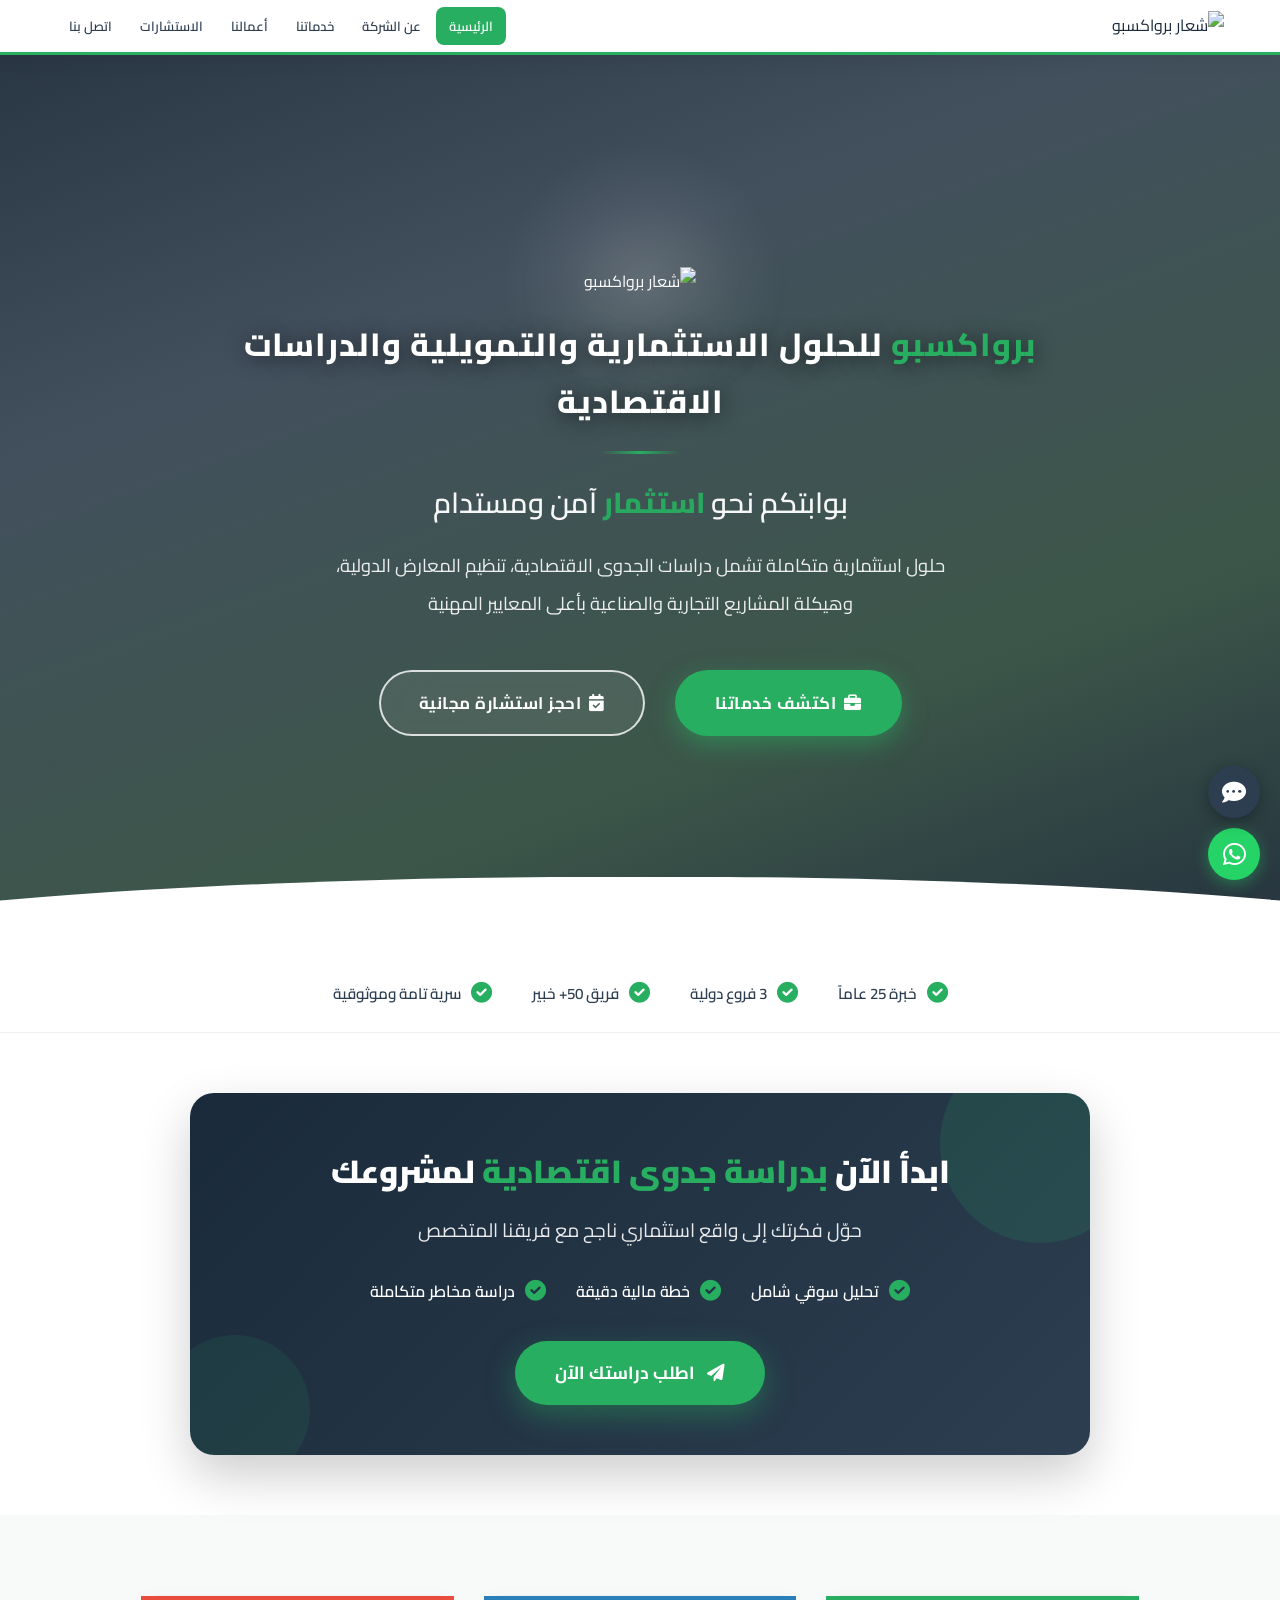
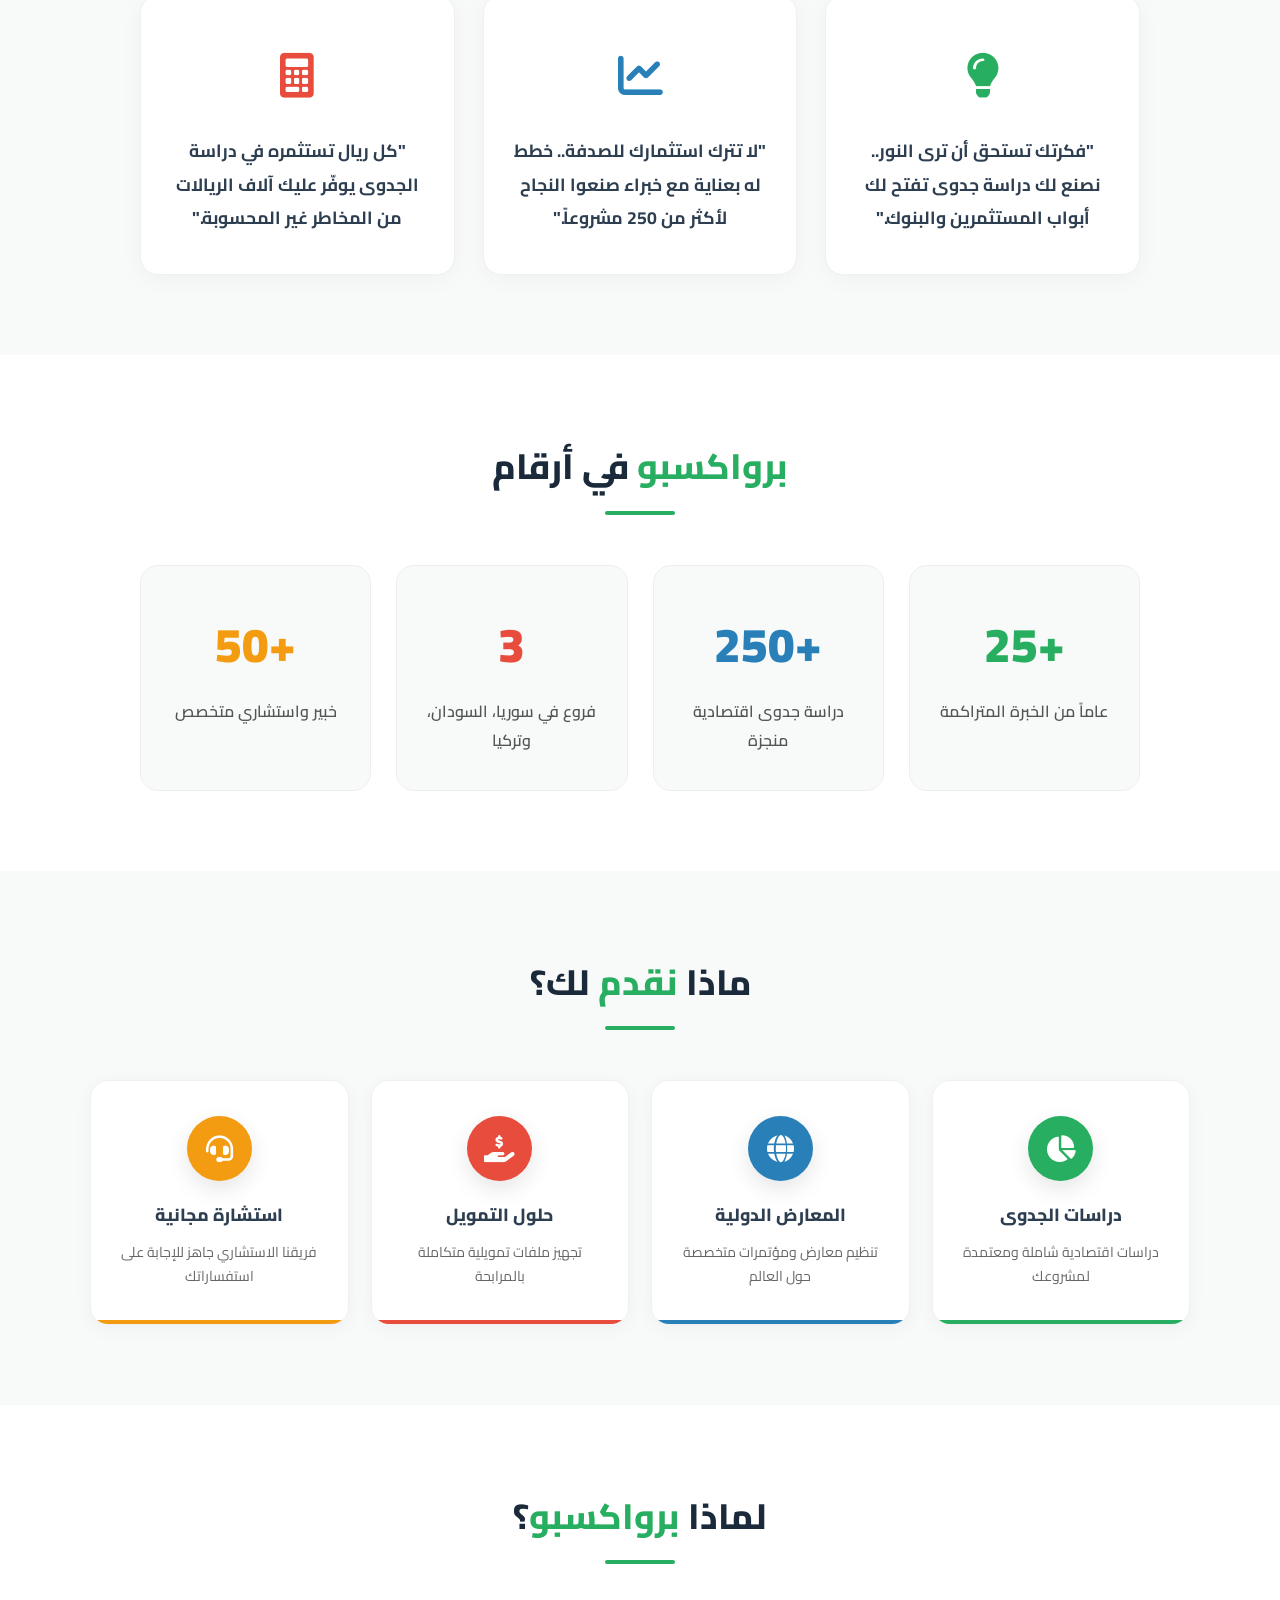
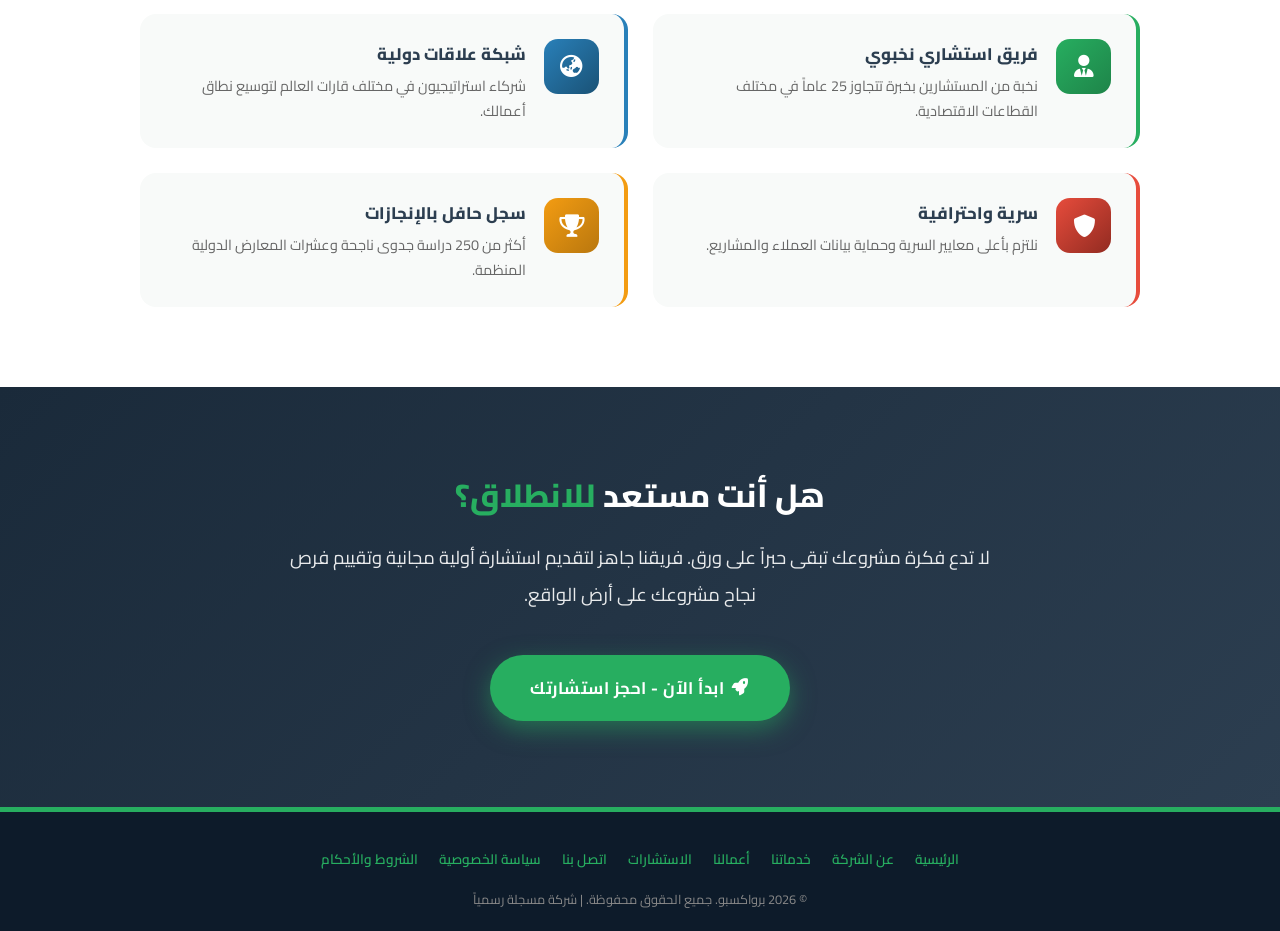
==== commit 0664a760: "Update index.html" ====
--- a/index.html
+++ b/index.html
@@ -256,24 +256,7 @@
     </style>
 </head>
 <body>
-    <div class="top-bar">
-        <div class="container">
-            <div>
-                <i class="fas fa-phone-alt" style="color:#27AE60; margin-left:5px;"></i> 
-                <a href="tel:+963933438019">+963 933 438 019</a> |
-                <i class="far fa-envelope" style="color:#27AE60; margin:0 5px;"></i> 
-                <a href="mailto:hussexpo@gmail.com">hussexpo@gmail.com</a>
-            </div>
-            <div class="social-links">
-                <span style="margin-left:10px;">تابعونا:</span>
-                <a href="#" aria-label="فيسبوك"><i class="fab fa-facebook-f"></i></a>
-                <a href="#" aria-label="لينكد إن"><i class="fab fa-linkedin-in"></i></a>
-                <a href="#" aria-label="تويتر"><i class="fab fa-twitter"></i></a>
-                <a href="#" aria-label="انستغرام"><i class="fab fa-instagram"></i></a>
-            </div>
-        </div>
-    </div>
-
+    
     <a href="https://wa.me/963933438019" class="whatsapp-float" target="_blank" aria-label="تواصل عبر واتساب">
         <i class="fab fa-whatsapp"></i>
     </a>
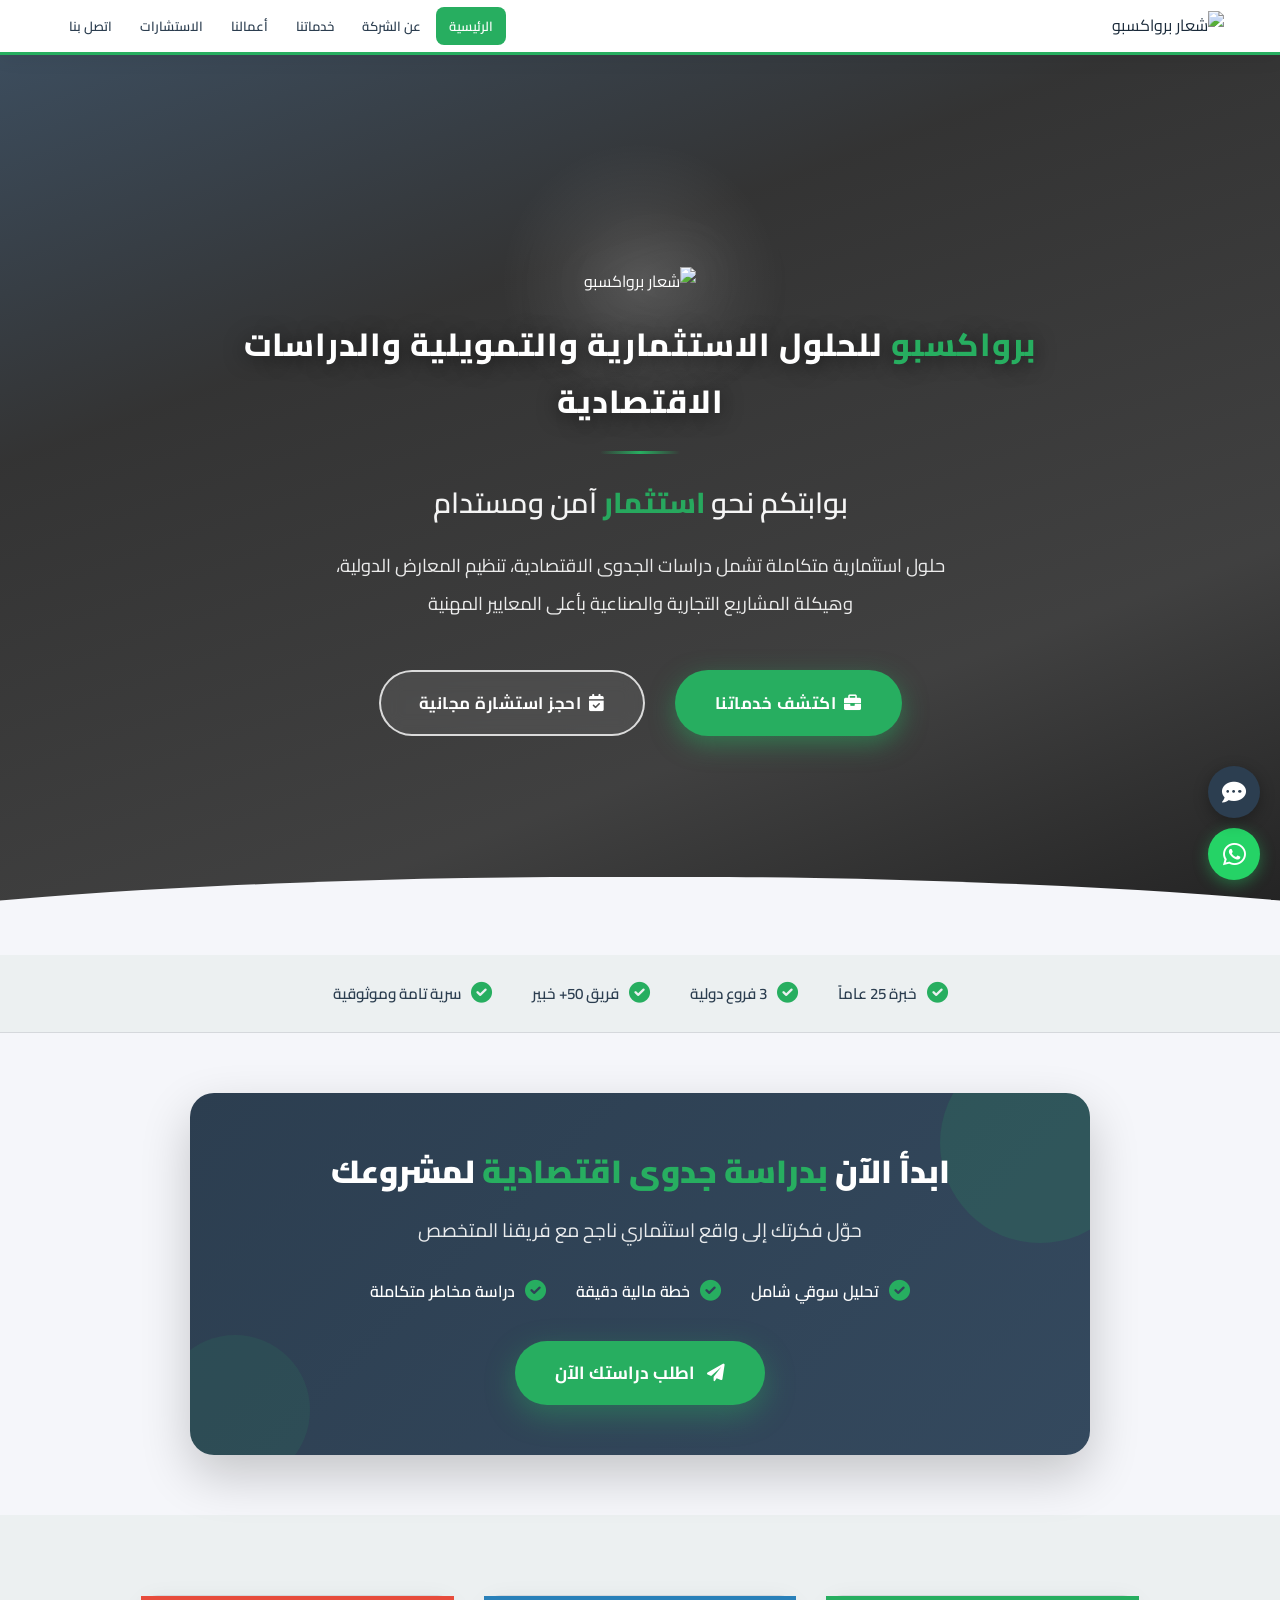
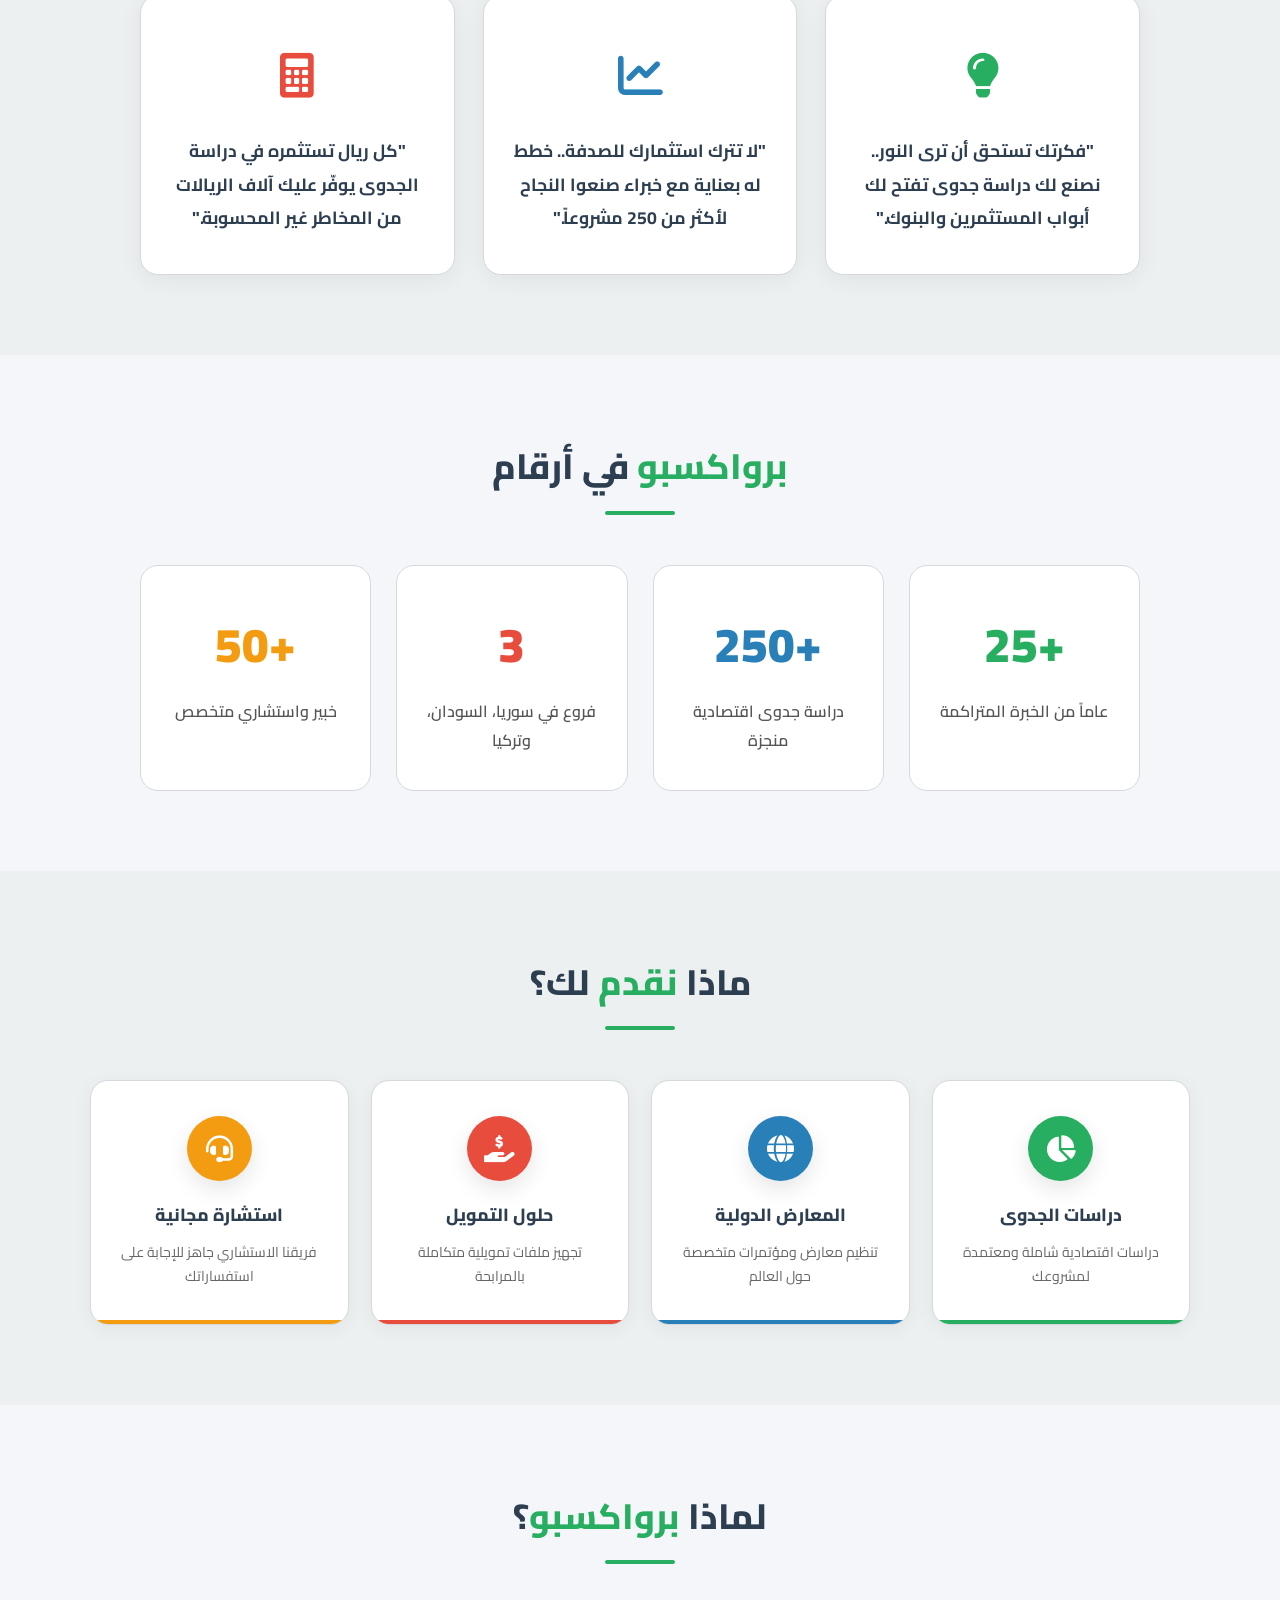
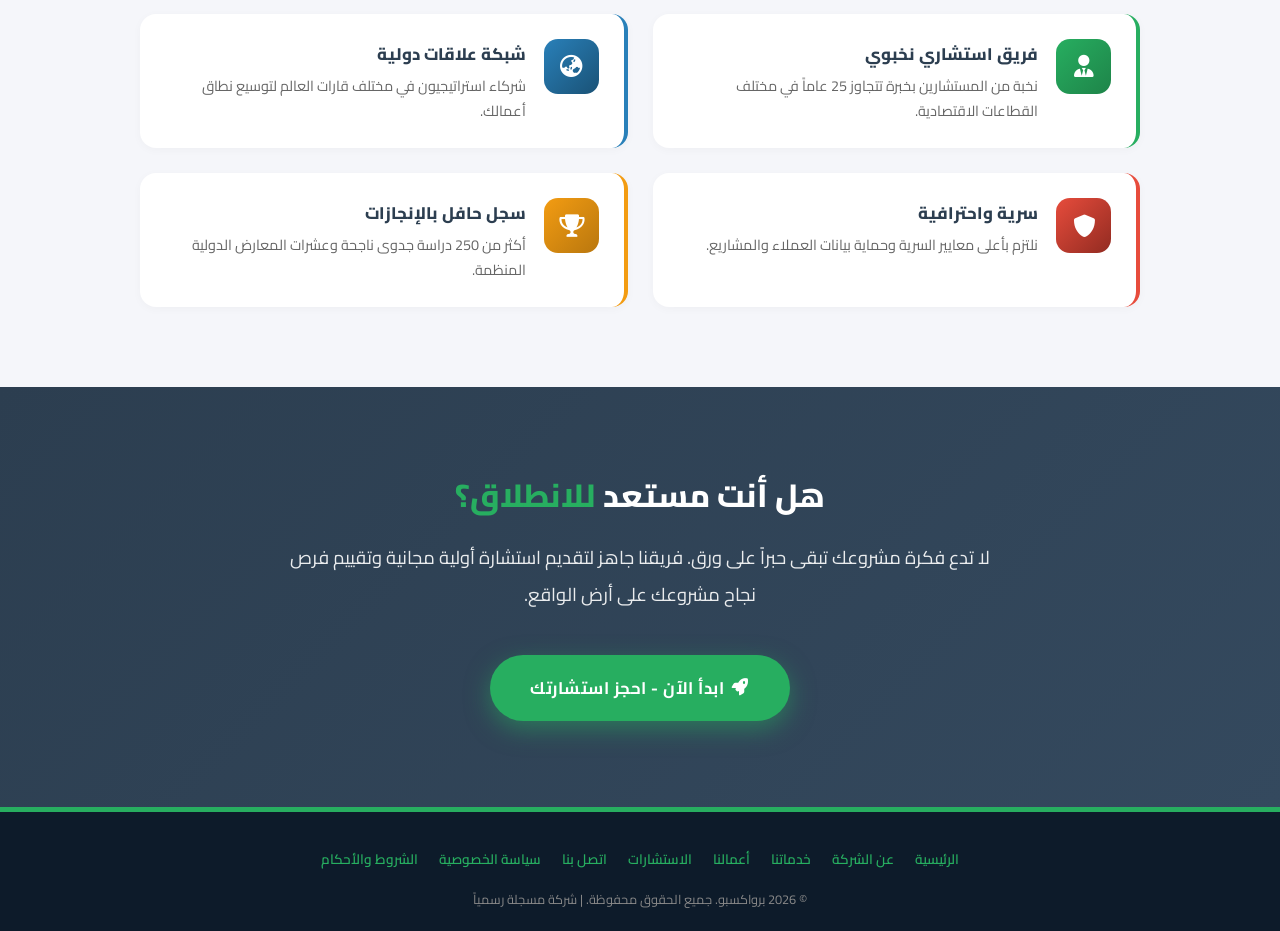
==== commit 5e83644f: "Update index.html" ====
--- a/index.html
+++ b/index.html
@@ -44,7 +44,8 @@
             left: 0;
             width: 100%;
             height: 100%;
-            background: linear-gradient(160deg, rgba(13,27,42,0.88) 0%, rgba(26,42,58,0.82) 30%, rgba(27,58,42,0.85) 70%, rgba(13,27,42,0.9) 100%);
+            /* تم تغيير التدرج من الكحلي إلى الرمادي الغامق */
+            background: linear-gradient(160deg, rgba(44, 62, 80, 0.92) 0%, rgba(30, 30, 30, 0.9) 30%, rgba(44, 44, 44, 0.9) 70%, rgba(20, 20, 20, 0.95) 100%);
             z-index: 1;
         }
         
@@ -52,7 +53,8 @@
             position: absolute;
             bottom: -2px; left: 0; right: 0;
             height: 80px;
-            background: #fff;
+            /* تم تغيير لون الموجة إلى الرمادي الفاتح ليتناسق مع باقي الصفحة */
+            background: #F5F6FA;
             clip-path: ellipse(70% 100% at 50% 100%);
             z-index: 3;
         }
@@ -130,16 +132,18 @@
         .btn-outline { border-color: rgba(255,255,255,0.8); color: white; background: rgba(255,255,255,0.08); backdrop-filter: blur(10px); }
         .btn-outline:hover { background: white; color: #1a2a3a; transform: translateY(-4px); border-color: white; }
 
-        /* شريط الثقة */
-        .trust-bar { background: white; padding: 25px 20px; border-bottom: 1px solid #f0f0f0; position: relative; z-index: 4; }
+        /* شريط الثقة - تم تعديل لون الخلفية إلى رمادي فاتح */
+        .trust-bar { background: #ECF0F1; padding: 25px 20px; border-bottom: 1px solid #D5D8DC; position: relative; z-index: 4; }
         .trust-container { max-width: 1000px; margin: 0 auto; display: flex; justify-content: center; align-items: center; gap: 40px; flex-wrap: wrap; }
         .trust-item { display: flex; align-items: center; gap: 10px; color: #2C3E50; font-weight: 600; font-size: 0.95rem; }
         .trust-item i { color: #27AE60; font-size: 1.3rem; }
 
-        .cta-feasibility-section { padding: 60px 20px; background: #fff; }
+        /* قسم دراسة الجدوى - تم تعديل الخلفية إلى رمادي فاتح */
+        .cta-feasibility-section { padding: 60px 20px; background: #F5F6FA; }
         .cta-feasibility-container { max-width: 900px; margin: 0 auto; }
         .cta-feasibility-card {
-            background: linear-gradient(135deg, #1a2a3a, #2C3E50);
+            /* تم تغيير تدرج الكارد إلى رمادي غامق */
+            background: linear-gradient(135deg, #2C3E50, #34495E);
             border-radius: 24px; padding: 50px 40px; text-align: center;
             color: white; box-shadow: 0 20px 50px rgba(0,0,0,0.2);
             position: relative; overflow: hidden;
@@ -155,9 +159,10 @@
         .btn-feasibility { display: inline-block; background: #27AE60; color: white; padding: 16px 40px; border-radius: 50px; font-weight: 700; font-size: 1.1rem; text-decoration: none; transition: 0.3s; position: relative; z-index: 1; box-shadow: 0 10px 30px rgba(39,174,96,0.4); }
         .btn-feasibility:hover { background: #219A52; transform: translateY(-4px); }
 
-        .quotes-section { padding: 80px 20px; background: #f8faf9; }
+        /* قسم الاقتباسات - تم تعديل الخلفية إلى رمادي فاتح */
+        .quotes-section { padding: 80px 20px; background: #ECF0F1; }
         .quotes-container { max-width: 1000px; margin: 0 auto; display: grid; grid-template-columns: 1fr 1fr 1fr; gap: 28px; }
-        .quote-card { background: white; border-radius: 18px; padding: 40px 28px; text-align: center; box-shadow: 0 4px 25px rgba(0,0,0,0.04); border: 1px solid #f0f0f0; transition: all 0.3s ease; position: relative; }
+        .quote-card { background: white; border-radius: 18px; padding: 40px 28px; text-align: center; box-shadow: 0 4px 25px rgba(0,0,0,0.06); border: 1px solid #D5D8DC; transition: all 0.3s ease; position: relative; }
         .quote-card::before { content: ''; position: absolute; top: 0; left: 0; right: 0; height: 4px; }
         .quote-card:nth-child(1)::before { background: #27AE60; }
         .quote-card:nth-child(2)::before { background: #2980B9; }
@@ -169,14 +174,15 @@
         .quote-card:nth-child(3) .quote-icon { color: #E74C3C; }
         .quote-card p { font-size: 1.1rem; color: #2C3E50; line-height: 1.9; font-weight: 700; }
 
-        .stats-section { padding: 80px 20px; background: white; }
+        /* قسم الإحصائيات - تم تعديل الخلفية إلى رمادي فاتح */
+        .stats-section { padding: 80px 20px; background: #F5F6FA; }
         .stats-container { max-width: 1000px; margin: 0 auto; }
-        .section-title { text-align: center; font-size: 2.2rem; color: #1a2a3a; margin-bottom: 50px; font-weight: 800; }
+        .section-title { text-align: center; font-size: 2.2rem; color: #2C3E50; margin-bottom: 50px; font-weight: 800; }
         .section-title::after { content: ''; display: block; width: 70px; height: 4px; background: #27AE60; margin: 12px auto 0; border-radius: 2px; }
         .section-title span { color: #27AE60; }
         .stats-grid { display: grid; grid-template-columns: repeat(4, 1fr); gap: 25px; }
-        .stat-item { text-align: center; padding: 35px 18px; background: #f8faf9; border-radius: 18px; transition: all 0.3s ease; border: 1px solid #eee; }
-        .stat-item:hover { background: white; box-shadow: 0 12px 35px rgba(0,0,0,0.08); transform: translateY(-5px); }
+        .stat-item { text-align: center; padding: 35px 18px; background: white; border-radius: 18px; transition: all 0.3s ease; border: 1px solid #D5D8DC; }
+        .stat-item:hover { background: #FFFFFF; box-shadow: 0 12px 35px rgba(0,0,0,0.1); transform: translateY(-5px); }
         .stat-item .num { font-size: 3rem; font-weight: 900; margin-bottom: 10px; }
         .stat-item:nth-child(1) .num { color: #27AE60; }
         .stat-item:nth-child(2) .num { color: #2980B9; }
@@ -184,17 +190,18 @@
         .stat-item:nth-child(4) .num { color: #F39C12; }
         .stat-item .label { color: #555; font-size: 1rem; font-weight: 600; }
 
-        .services-section { padding: 80px 20px; background: #f8faf9; }
+        /* قسم الخدمات - تم تعديل الخلفية إلى رمادي فاتح */
+        .services-section { padding: 80px 20px; background: #ECF0F1; }
         .services-container { max-width: 1100px; margin: 0 auto; }
         .services-grid-4 { display: grid; grid-template-columns: repeat(4, 1fr); gap: 22px; }
-        .service-box { background: white; border-radius: 18px; padding: 35px 22px; text-align: center; box-shadow: 0 4px 20px rgba(0,0,0,0.04); border: 1px solid #f0f0f0; transition: all 0.3s ease; text-decoration: none; color: inherit; position: relative; overflow: hidden; }
+        .service-box { background: white; border-radius: 18px; padding: 35px 22px; text-align: center; box-shadow: 0 4px 20px rgba(0,0,0,0.05); border: 1px solid #D5D8DC; transition: all 0.3s ease; text-decoration: none; color: inherit; position: relative; overflow: hidden; }
         .service-box::before { content: ''; position: absolute; bottom: 0; left: 0; right: 0; height: 4px; transition: height 0.3s ease; }
         .service-box:nth-child(1)::before { background: #27AE60; }
         .service-box:nth-child(2)::before { background: #2980B9; }
         .service-box:nth-child(3)::before { background: #E74C3C; }
         .service-box:nth-child(4)::before { background: #F39C12; }
         .service-box:hover::before { height: 8px; }
-        .service-box:hover { transform: translateY(-8px); box-shadow: 0 15px 40px rgba(0,0,0,0.12); }
+        .service-box:hover { transform: translateY(-8px); box-shadow: 0 15px 40px rgba(0,0,0,0.15); }
         .s-icon { width: 65px; height: 65px; border-radius: 50%; display: flex; align-items: center; justify-content: center; font-size: 1.7rem; color: white; margin: 0 auto 18px; box-shadow: 0 8px 22px rgba(0,0,0,0.1); }
         .service-box:nth-child(1) .s-icon { background: #27AE60; }
         .service-box:nth-child(2) .s-icon { background: #2980B9; }
@@ -203,19 +210,21 @@
         .service-box h4 { font-size: 1.1rem; color: #2C3E50; margin-bottom: 10px; font-weight: 800; }
         .service-box p { color: #666; font-size: 0.88rem; line-height: 1.7; }
 
-        .why-us-section { padding: 80px 20px; background: white; }
+        /* قسم لماذا نحن - تم تعديل الخلفية إلى رمادي فاتح */
+        .why-us-section { padding: 80px 20px; background: #F5F6FA; }
         .why-us-container { max-width: 1000px; margin: 0 auto; }
         .why-us-grid { display: grid; grid-template-columns: 1fr 1fr; gap: 25px; }
-        .why-us-item { display: flex; align-items: flex-start; gap: 18px; padding: 25px; background: #f8faf9; border-radius: 16px; border-right: 4px solid #27AE60; transition: all 0.3s ease; }
+        .why-us-item { display: flex; align-items: flex-start; gap: 18px; padding: 25px; background: white; border-radius: 16px; border-right: 4px solid #27AE60; transition: all 0.3s ease; box-shadow: 0 2px 10px rgba(0,0,0,0.03); }
         .why-us-item:nth-child(2) { border-right-color: #2980B9; }
         .why-us-item:nth-child(3) { border-right-color: #E74C3C; }
         .why-us-item:nth-child(4) { border-right-color: #F39C12; }
-        .why-us-item:hover { background: #eafaf1; transform: translateX(-5px); }
+        .why-us-item:hover { background: #F8F9FA; transform: translateX(-5px); box-shadow: 0 5px 15px rgba(0,0,0,0.08); }
         .why-icon { width: 55px; height: 55px; border-radius: 14px; display: flex; align-items: center; justify-content: center; color: white; font-size: 1.4rem; flex-shrink: 0; }
         .why-us-item h4 { color: #2C3E50; margin-bottom: 5px; font-weight: 800; font-size: 1.05rem; }
         .why-us-item p { color: #666; font-size: 0.9rem; line-height: 1.7; }
 
-        .cta-section { padding: 80px 20px; background: linear-gradient(135deg, #1a2a3a, #2C3E50); text-align: center; color: white; }
+        /* قسم الدعوة للإجراء - تم تغيير التدرج إلى رمادي غامق */
+        .cta-section { padding: 80px 20px; background: linear-gradient(135deg, #2C3E50, #34495E); text-align: center; color: white; }
         .cta-container { max-width: 700px; margin: 0 auto; }
         .cta-section h2 { font-size: 2rem; font-weight: 800; margin-bottom: 15px; }
         .cta-section h2 span { color: #27AE60; }
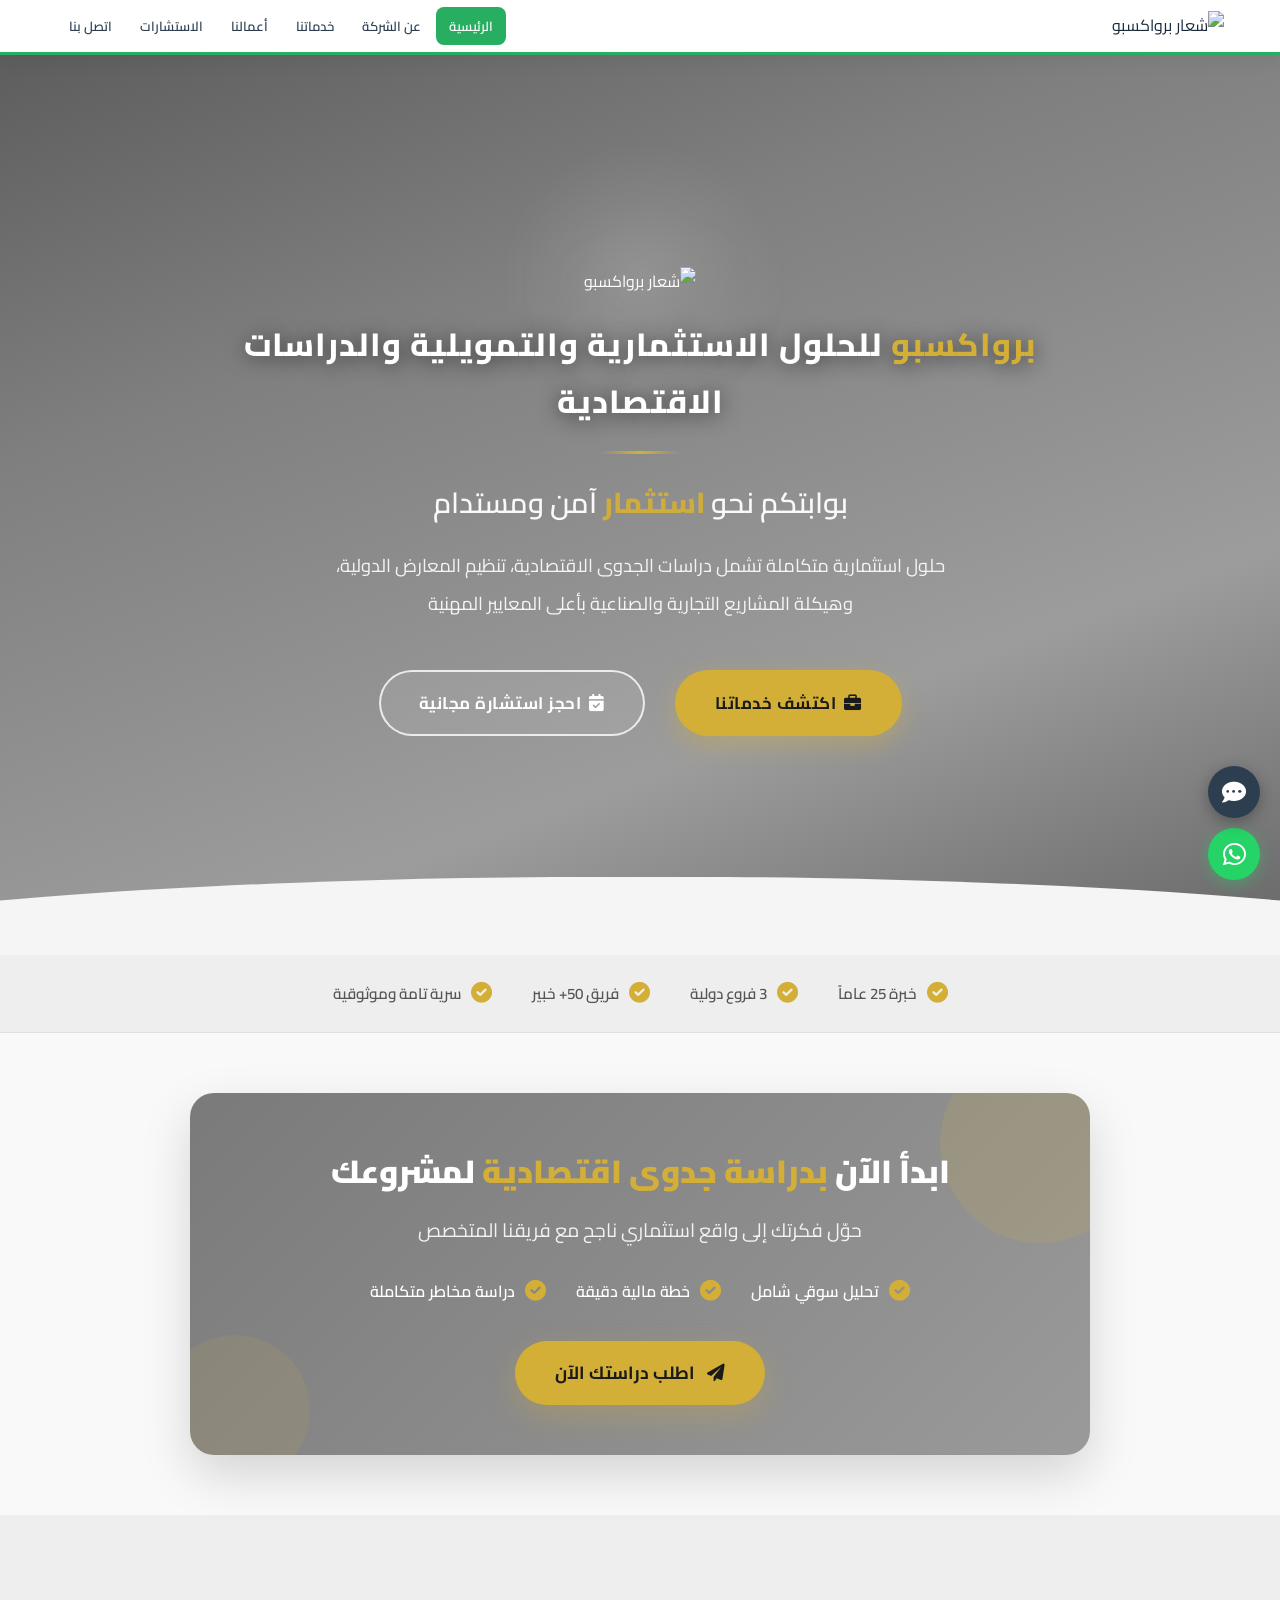
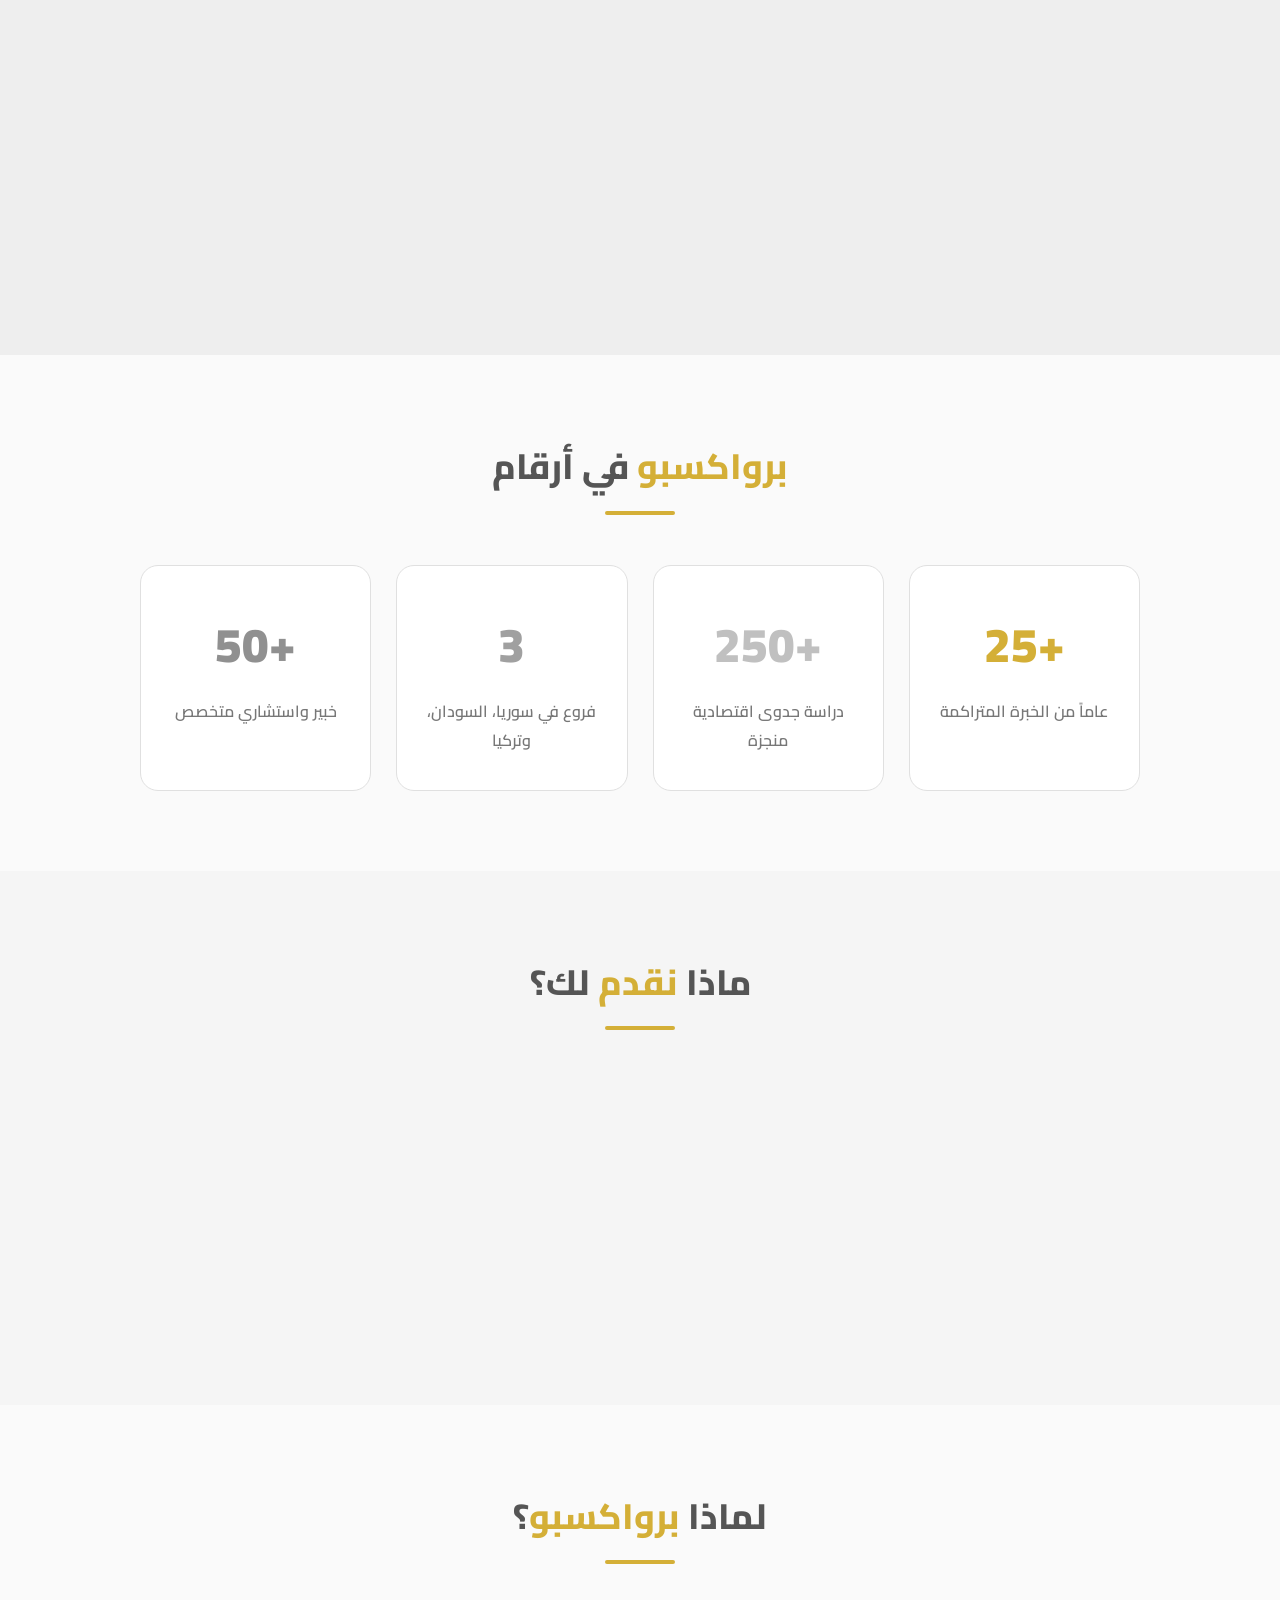
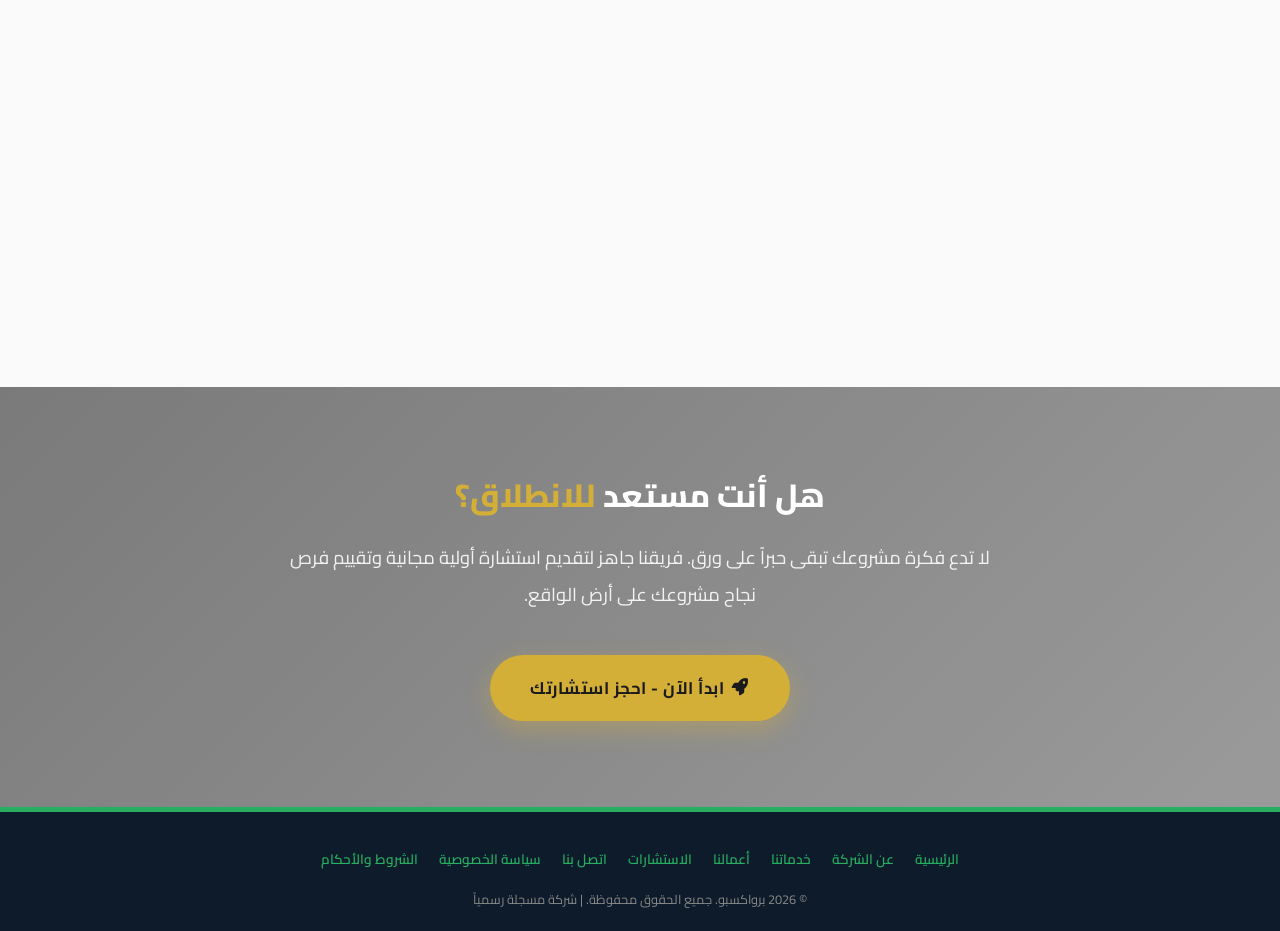
==== commit 4e5cf276: "Update index.html" ====
--- a/index.html
+++ b/index.html
@@ -44,8 +44,12 @@
             left: 0;
             width: 100%;
             height: 100%;
-            /* تم تغيير التدرج من الكحلي إلى الرمادي الغامق */
-            background: linear-gradient(160deg, rgba(44, 62, 80, 0.92) 0%, rgba(30, 30, 30, 0.9) 30%, rgba(44, 44, 44, 0.9) 70%, rgba(20, 20, 20, 0.95) 100%);
+            /* ✅ تم استبدال الكحلي بالكامل: تدرج رمادي سكري أنيق */
+            background: linear-gradient(160deg, 
+                rgba(80, 80, 80, 0.92) 0%, 
+                rgba(110, 110, 110, 0.88) 30%, 
+                rgba(140, 140, 140, 0.85) 70%, 
+                rgba(90, 90, 90, 0.93) 100%);
             z-index: 1;
         }
         
@@ -53,8 +57,8 @@
             position: absolute;
             bottom: -2px; left: 0; right: 0;
             height: 80px;
-            /* تم تغيير لون الموجة إلى الرمادي الفاتح ليتناسق مع باقي الصفحة */
-            background: #F5F6FA;
+            /* ✅ تم تغيير لون الموجة إلى رمادي فاتح جداً */
+            background: #F5F5F5;
             clip-path: ellipse(70% 100% at 50% 100%);
             z-index: 3;
         }
@@ -104,20 +108,28 @@
             position: relative;
             z-index: 1;
         }
-        .hero-tagline span { color: #27AE60; }
+        .hero-tagline span { 
+            /* ✅ لون ذهبي ناعم بدل الأخضر */
+            color: #D4AF37; 
+        }
         
         .hero-divider {
             width: 80px; height: 3px;
-            background: linear-gradient(90deg, transparent, #27AE60, transparent);
+            /* ✅ تدرج ذهبي */
+            background: linear-gradient(90deg, transparent, #D4AF37, transparent);
             margin: 0 auto 25px;
             border-radius: 2px;
             position: relative; z-index: 1;
         }
         .hero-title { font-size: 1.8rem; font-weight: 600; margin-bottom: 22px; line-height: 1.6; opacity: 0.95; position: relative; z-index: 1; }
-        .hero-title span { color: #27AE60; font-weight: 800; }
+        .hero-title span { 
+            /* ✅ لون ذهبي */
+            color: #D4AF37; 
+            font-weight: 800; 
+        }
         .hero-desc { font-size: 1.15rem; opacity: 0.9; margin-bottom: 40px; line-height: 2.1; max-width: 650px; margin-left: auto; margin-right: auto; position: relative; z-index: 1; }
         
-        /* ========== الأزرار - تم الإصلاح ========== */
+        /* ========== الأزرار ========== */
         .hero-btns { display: flex; gap: 18px; justify-content: center; align-items: center; flex-wrap: wrap; position: relative; z-index: 1; }
         .btn { 
             padding: 16px 38px; border-radius: 50px; font-weight: 700; 
@@ -127,110 +139,119 @@
             white-space: nowrap; box-sizing: border-box;
         }
         .btn i { margin-left: 8px; flex-shrink: 0; }
-        .btn-green { background: #27AE60; color: white; box-shadow: 0 8px 25px rgba(39,174,96,0.5); }
-        .btn-green:hover { background: #219A52; transform: translateY(-4px); box-shadow: 0 15px 40px rgba(39,174,96,0.7); }
+        /* ✅ زر ذهبي */
+        .btn-gold { background: #D4AF37; color: #1a1a1a; box-shadow: 0 8px 25px rgba(212,175,55,0.4); }
+        .btn-gold:hover { background: #C5A028; transform: translateY(-4px); box-shadow: 0 15px 40px rgba(212,175,55,0.6); }
         .btn-outline { border-color: rgba(255,255,255,0.8); color: white; background: rgba(255,255,255,0.08); backdrop-filter: blur(10px); }
-        .btn-outline:hover { background: white; color: #1a2a3a; transform: translateY(-4px); border-color: white; }
-
-        /* شريط الثقة - تم تعديل لون الخلفية إلى رمادي فاتح */
-        .trust-bar { background: #ECF0F1; padding: 25px 20px; border-bottom: 1px solid #D5D8DC; position: relative; z-index: 4; }
+        .btn-outline:hover { background: white; color: #555; transform: translateY(-4px); border-color: white; }
+
+        /* ✅ شريط الثقة - رمادي فاتح */
+        .trust-bar { background: #EEEEEE; padding: 25px 20px; border-bottom: 1px solid #E0E0E0; position: relative; z-index: 4; }
         .trust-container { max-width: 1000px; margin: 0 auto; display: flex; justify-content: center; align-items: center; gap: 40px; flex-wrap: wrap; }
-        .trust-item { display: flex; align-items: center; gap: 10px; color: #2C3E50; font-weight: 600; font-size: 0.95rem; }
-        .trust-item i { color: #27AE60; font-size: 1.3rem; }
-
-        /* قسم دراسة الجدوى - تم تعديل الخلفية إلى رمادي فاتح */
-        .cta-feasibility-section { padding: 60px 20px; background: #F5F6FA; }
+        .trust-item { display: flex; align-items: center; gap: 10px; color: #555; font-weight: 600; font-size: 0.95rem; }
+        .trust-item i { color: #D4AF37; font-size: 1.3rem; }
+
+        /* ✅ قسم دراسة الجدوى - خلفية رمادي فاتح */
+        .cta-feasibility-section { padding: 60px 20px; background: #F9F9F9; }
         .cta-feasibility-container { max-width: 900px; margin: 0 auto; }
         .cta-feasibility-card {
-            /* تم تغيير تدرج الكارد إلى رمادي غامق */
-            background: linear-gradient(135deg, #2C3E50, #34495E);
+            /* ✅ كارد بلون رمادي متوسط */
+            background: linear-gradient(135deg, #7A7A7A, #9A9A9A);
             border-radius: 24px; padding: 50px 40px; text-align: center;
-            color: white; box-shadow: 0 20px 50px rgba(0,0,0,0.2);
+            color: white; box-shadow: 0 20px 50px rgba(0,0,0,0.15);
             position: relative; overflow: hidden;
         }
-        .cta-feasibility-card::before { content: ''; position: absolute; top: -50px; right: -50px; width: 200px; height: 200px; background: rgba(39,174,96,0.15); border-radius: 50%; }
-        .cta-feasibility-card::after { content: ''; position: absolute; bottom: -30px; left: -30px; width: 150px; height: 150px; background: rgba(39,174,96,0.1); border-radius: 50%; }
+        .cta-feasibility-card::before { content: ''; position: absolute; top: -50px; right: -50px; width: 200px; height: 200px; background: rgba(212,175,55,0.15); border-radius: 50%; }
+        .cta-feasibility-card::after { content: ''; position: absolute; bottom: -30px; left: -30px; width: 150px; height: 150px; background: rgba(212,175,55,0.1); border-radius: 50%; }
         .cta-feasibility-card h2 { font-size: 2rem; font-weight: 900; margin-bottom: 12px; position: relative; z-index: 1; }
-        .cta-feasibility-card h2 span { color: #27AE60; }
+        .cta-feasibility-card h2 span { color: #D4AF37; }
         .cta-feasibility-card .subtitle { font-size: 1.2rem; opacity: 0.9; margin-bottom: 30px; position: relative; z-index: 1; }
         .cta-feasibility-card .features-row { display: flex; justify-content: center; gap: 30px; flex-wrap: wrap; margin-bottom: 35px; position: relative; z-index: 1; }
         .cta-feasibility-card .feature-item { display: flex; align-items: center; gap: 10px; font-weight: 600; font-size: 1rem; }
-        .cta-feasibility-card .feature-item i { color: #27AE60; font-size: 1.3rem; }
-        .btn-feasibility { display: inline-block; background: #27AE60; color: white; padding: 16px 40px; border-radius: 50px; font-weight: 700; font-size: 1.1rem; text-decoration: none; transition: 0.3s; position: relative; z-index: 1; box-shadow: 0 10px 30px rgba(39,174,96,0.4); }
-        .btn-feasibility:hover { background: #219A52; transform: translateY(-4px); }
-
-        /* قسم الاقتباسات - تم تعديل الخلفية إلى رمادي فاتح */
-        .quotes-section { padding: 80px 20px; background: #ECF0F1; }
+        .cta-feasibility-card .feature-item i { color: #D4AF37; font-size: 1.3rem; }
+        /* ✅ زر ذهبي */
+        .btn-feasibility { display: inline-block; background: #D4AF37; color: #1a1a1a; padding: 16px 40px; border-radius: 50px; font-weight: 700; font-size: 1.1rem; text-decoration: none; transition: 0.3s; position: relative; z-index: 1; box-shadow: 0 10px 30px rgba(212,175,55,0.3); }
+        .btn-feasibility:hover { background: #C5A028; transform: translateY(-4px); }
+
+        /* ✅ قسم الاقتباسات - رمادي فاتح */
+        .quotes-section { padding: 80px 20px; background: #EEEEEE; }
         .quotes-container { max-width: 1000px; margin: 0 auto; display: grid; grid-template-columns: 1fr 1fr 1fr; gap: 28px; }
-        .quote-card { background: white; border-radius: 18px; padding: 40px 28px; text-align: center; box-shadow: 0 4px 25px rgba(0,0,0,0.06); border: 1px solid #D5D8DC; transition: all 0.3s ease; position: relative; }
+        .quote-card { background: white; border-radius: 18px; padding: 40px 28px; text-align: center; box-shadow: 0 4px 25px rgba(0,0,0,0.05); border: 1px solid #E0E0E0; transition: all 0.3s ease; position: relative; }
         .quote-card::before { content: ''; position: absolute; top: 0; left: 0; right: 0; height: 4px; }
-        .quote-card:nth-child(1)::before { background: #27AE60; }
-        .quote-card:nth-child(2)::before { background: #2980B9; }
-        .quote-card:nth-child(3)::before { background: #E74C3C; }
-        .quote-card:hover { transform: translateY(-7px); box-shadow: 0 15px 40px rgba(0,0,0,0.1); }
+        /* ✅ ألوان مميزة لكن متناسقة مع الذهبي */
+        .quote-card:nth-child(1)::before { background: #D4AF37; }
+        .quote-card:nth-child(2)::before { background: #C0C0C0; }
+        .quote-card:nth-child(3)::before { background: #A0A0A0; }
+        .quote-card:hover { transform: translateY(-7px); box-shadow: 0 15px 40px rgba(0,0,0,0.08); }
         .quote-icon { font-size: 2.8rem; margin-bottom: 18px; }
-        .quote-card:nth-child(1) .quote-icon { color: #27AE60; }
-        .quote-card:nth-child(2) .quote-icon { color: #2980B9; }
-        .quote-card:nth-child(3) .quote-icon { color: #E74C3C; }
-        .quote-card p { font-size: 1.1rem; color: #2C3E50; line-height: 1.9; font-weight: 700; }
-
-        /* قسم الإحصائيات - تم تعديل الخلفية إلى رمادي فاتح */
-        .stats-section { padding: 80px 20px; background: #F5F6FA; }
+        .quote-card:nth-child(1) .quote-icon { color: #D4AF37; }
+        .quote-card:nth-child(2) .quote-icon { color: #C0C0C0; }
+        .quote-card:nth-child(3) .quote-icon { color: #A0A0A0; }
+        .quote-card p { font-size: 1.1rem; color: #555; line-height: 1.9; font-weight: 700; }
+
+        /* ✅ قسم الإحصائيات - خلفية بيضاء ناعمة */
+        .stats-section { padding: 80px 20px; background: #FAFAFA; }
         .stats-container { max-width: 1000px; margin: 0 auto; }
-        .section-title { text-align: center; font-size: 2.2rem; color: #2C3E50; margin-bottom: 50px; font-weight: 800; }
-        .section-title::after { content: ''; display: block; width: 70px; height: 4px; background: #27AE60; margin: 12px auto 0; border-radius: 2px; }
-        .section-title span { color: #27AE60; }
+        .section-title { text-align: center; font-size: 2.2rem; color: #555; margin-bottom: 50px; font-weight: 800; }
+        .section-title::after { content: ''; display: block; width: 70px; height: 4px; background: #D4AF37; margin: 12px auto 0; border-radius: 2px; }
+        .section-title span { color: #D4AF37; }
         .stats-grid { display: grid; grid-template-columns: repeat(4, 1fr); gap: 25px; }
-        .stat-item { text-align: center; padding: 35px 18px; background: white; border-radius: 18px; transition: all 0.3s ease; border: 1px solid #D5D8DC; }
-        .stat-item:hover { background: #FFFFFF; box-shadow: 0 12px 35px rgba(0,0,0,0.1); transform: translateY(-5px); }
+        .stat-item { text-align: center; padding: 35px 18px; background: white; border-radius: 18px; transition: all 0.3s ease; border: 1px solid #E0E0E0; }
+        .stat-item:hover { background: #FFFFFF; box-shadow: 0 12px 35px rgba(0,0,0,0.08); transform: translateY(-5px); }
         .stat-item .num { font-size: 3rem; font-weight: 900; margin-bottom: 10px; }
-        .stat-item:nth-child(1) .num { color: #27AE60; }
-        .stat-item:nth-child(2) .num { color: #2980B9; }
-        .stat-item:nth-child(3) .num { color: #E74C3C; }
-        .stat-item:nth-child(4) .num { color: #F39C12; }
-        .stat-item .label { color: #555; font-size: 1rem; font-weight: 600; }
-
-        /* قسم الخدمات - تم تعديل الخلفية إلى رمادي فاتح */
-        .services-section { padding: 80px 20px; background: #ECF0F1; }
+        /* ✅ تدرجات ذهبية ورمادية */
+        .stat-item:nth-child(1) .num { color: #D4AF37; }
+        .stat-item:nth-child(2) .num { color: #C0C0C0; }
+        .stat-item:nth-child(3) .num { color: #A0A0A0; }
+        .stat-item:nth-child(4) .num { color: #909090; }
+        .stat-item .label { color: #777; font-size: 1rem; font-weight: 600; }
+
+        /* ✅ قسم الخدمات - خلفية رمادية فاتحة */
+        .services-section { padding: 80px 20px; background: #F5F5F5; }
         .services-container { max-width: 1100px; margin: 0 auto; }
         .services-grid-4 { display: grid; grid-template-columns: repeat(4, 1fr); gap: 22px; }
-        .service-box { background: white; border-radius: 18px; padding: 35px 22px; text-align: center; box-shadow: 0 4px 20px rgba(0,0,0,0.05); border: 1px solid #D5D8DC; transition: all 0.3s ease; text-decoration: none; color: inherit; position: relative; overflow: hidden; }
+        .service-box { background: white; border-radius: 18px; padding: 35px 22px; text-align: center; box-shadow: 0 4px 20px rgba(0,0,0,0.04); border: 1px solid #E0E0E0; transition: all 0.3s ease; text-decoration: none; color: inherit; position: relative; overflow: hidden; }
         .service-box::before { content: ''; position: absolute; bottom: 0; left: 0; right: 0; height: 4px; transition: height 0.3s ease; }
-        .service-box:nth-child(1)::before { background: #27AE60; }
-        .service-box:nth-child(2)::before { background: #2980B9; }
-        .service-box:nth-child(3)::before { background: #E74C3C; }
-        .service-box:nth-child(4)::before { background: #F39C12; }
+        .service-box:nth-child(1)::before { background: #D4AF37; }
+        .service-box:nth-child(2)::before { background: #C0C0C0; }
+        .service-box:nth-child(3)::before { background: #A0A0A0; }
+        .service-box:nth-child(4)::before { background: #909090; }
         .service-box:hover::before { height: 8px; }
-        .service-box:hover { transform: translateY(-8px); box-shadow: 0 15px 40px rgba(0,0,0,0.15); }
+        .service-box:hover { transform: translateY(-8px); box-shadow: 0 15px 40px rgba(0,0,0,0.1); }
         .s-icon { width: 65px; height: 65px; border-radius: 50%; display: flex; align-items: center; justify-content: center; font-size: 1.7rem; color: white; margin: 0 auto 18px; box-shadow: 0 8px 22px rgba(0,0,0,0.1); }
-        .service-box:nth-child(1) .s-icon { background: #27AE60; }
-        .service-box:nth-child(2) .s-icon { background: #2980B9; }
-        .service-box:nth-child(3) .s-icon { background: #E74C3C; }
-        .service-box:nth-child(4) .s-icon { background: #F39C12; }
-        .service-box h4 { font-size: 1.1rem; color: #2C3E50; margin-bottom: 10px; font-weight: 800; }
-        .service-box p { color: #666; font-size: 0.88rem; line-height: 1.7; }
-
-        /* قسم لماذا نحن - تم تعديل الخلفية إلى رمادي فاتح */
-        .why-us-section { padding: 80px 20px; background: #F5F6FA; }
+        .service-box:nth-child(1) .s-icon { background: #D4AF37; }
+        .service-box:nth-child(2) .s-icon { background: #C0C0C0; }
+        .service-box:nth-child(3) .s-icon { background: #A0A0A0; }
+        .service-box:nth-child(4) .s-icon { background: #909090; }
+        .service-box h4 { font-size: 1.1rem; color: #555; margin-bottom: 10px; font-weight: 800; }
+        .service-box p { color: #888; font-size: 0.88rem; line-height: 1.7; }
+
+        /* ✅ قسم لماذا نحن - خلفية رمادية فاتحة */
+        .why-us-section { padding: 80px 20px; background: #FAFAFA; }
         .why-us-container { max-width: 1000px; margin: 0 auto; }
         .why-us-grid { display: grid; grid-template-columns: 1fr 1fr; gap: 25px; }
-        .why-us-item { display: flex; align-items: flex-start; gap: 18px; padding: 25px; background: white; border-radius: 16px; border-right: 4px solid #27AE60; transition: all 0.3s ease; box-shadow: 0 2px 10px rgba(0,0,0,0.03); }
-        .why-us-item:nth-child(2) { border-right-color: #2980B9; }
-        .why-us-item:nth-child(3) { border-right-color: #E74C3C; }
-        .why-us-item:nth-child(4) { border-right-color: #F39C12; }
-        .why-us-item:hover { background: #F8F9FA; transform: translateX(-5px); box-shadow: 0 5px 15px rgba(0,0,0,0.08); }
+        .why-us-item { display: flex; align-items: flex-start; gap: 18px; padding: 25px; background: white; border-radius: 16px; border-right: 4px solid #D4AF37; transition: all 0.3s ease; box-shadow: 0 2px 10px rgba(0,0,0,0.02); }
+        .why-us-item:nth-child(2) { border-right-color: #C0C0C0; }
+        .why-us-item:nth-child(3) { border-right-color: #A0A0A0; }
+        .why-us-item:nth-child(4) { border-right-color: #909090; }
+        .why-us-item:hover { background: #F5F5F5; transform: translateX(-5px); box-shadow: 0 5px 15px rgba(0,0,0,0.06); }
         .why-icon { width: 55px; height: 55px; border-radius: 14px; display: flex; align-items: center; justify-content: center; color: white; font-size: 1.4rem; flex-shrink: 0; }
-        .why-us-item h4 { color: #2C3E50; margin-bottom: 5px; font-weight: 800; font-size: 1.05rem; }
-        .why-us-item p { color: #666; font-size: 0.9rem; line-height: 1.7; }
-
-        /* قسم الدعوة للإجراء - تم تغيير التدرج إلى رمادي غامق */
-        .cta-section { padding: 80px 20px; background: linear-gradient(135deg, #2C3E50, #34495E); text-align: center; color: white; }
+        /* ✅ أيقونات بألوان متناسقة */
+        .why-us-item:nth-child(1) .why-icon { background: #D4AF37; }
+        .why-us-item:nth-child(2) .why-icon { background: #C0C0C0; }
+        .why-us-item:nth-child(3) .why-icon { background: #A0A0A0; }
+        .why-us-item:nth-child(4) .why-icon { background: #909090; }
+        .why-us-item h4 { color: #555; margin-bottom: 5px; font-weight: 800; font-size: 1.05rem; }
+        .why-us-item p { color: #888; font-size: 0.9rem; line-height: 1.7; }
+
+        /* ✅ قسم الدعوة للإجراء - تدرج رمادي سكري */
+        .cta-section { padding: 80px 20px; background: linear-gradient(135deg, #7A7A7A, #9A9A9A); text-align: center; color: white; }
         .cta-container { max-width: 700px; margin: 0 auto; }
         .cta-section h2 { font-size: 2rem; font-weight: 800; margin-bottom: 15px; }
-        .cta-section h2 span { color: #27AE60; }
+        .cta-section h2 span { color: #D4AF37; }
         .cta-section p { font-size: 1.15rem; opacity: 0.9; margin-bottom: 35px; line-height: 2; }
 
-        /* ========== ميديا كويري - تم الإصلاح ========== */
+        /* ========== ميديا كويري ========== */
         @media (max-width: 768px) {
             .hero-logo-img { height: 130px; }
             .hero-logo-wrapper::before { width: 200px; height: 200px; }
@@ -304,7 +325,7 @@
             <h1 class="hero-title">بوابتكم نحو <span>استثمار</span> آمن ومستدام</h1>
             <p class="hero-desc">حلول استثمارية متكاملة تشمل دراسات الجدوى الاقتصادية، تنظيم المعارض الدولية، وهيكلة المشاريع التجارية والصناعية بأعلى المعايير المهنية</p>
             <div class="hero-btns">
-                <a href="services.html" class="btn btn-green"><i class="fas fa-briefcase"></i> اكتشف خدماتنا</a>
+                <a href="services.html" class="btn btn-gold"><i class="fas fa-briefcase"></i> اكتشف خدماتنا</a>
                 <a href="consultation.html" class="btn btn-outline"><i class="fas fa-calendar-check"></i> احجز استشارة مجانية</a>
             </div>
         </div>
@@ -372,10 +393,10 @@
         <div class="why-us-container">
             <h2 class="section-title">لماذا <span>برواكسبو</span>؟</h2>
             <div class="why-us-grid">
-                <div class="why-us-item"><div class="why-icon bg-green"><i class="fas fa-user-tie"></i></div><div><h4>فريق استشاري نخبوي</h4><p>نخبة من المستشارين بخبرة تتجاوز 25 عاماً في مختلف القطاعات الاقتصادية.</p></div></div>
-                <div class="why-us-item"><div class="why-icon bg-blue"><i class="fas fa-globe-asia"></i></div><div><h4>شبكة علاقات دولية</h4><p>شركاء استراتيجيون في مختلف قارات العالم لتوسيع نطاق أعمالك.</p></div></div>
-                <div class="why-us-item"><div class="why-icon bg-red"><i class="fas fa-shield-alt"></i></div><div><h4>سرية واحترافية</h4><p>نلتزم بأعلى معايير السرية وحماية بيانات العملاء والمشاريع.</p></div></div>
-                <div class="why-us-item"><div class="why-icon bg-orange"><i class="fas fa-trophy"></i></div><div><h4>سجل حافل بالإنجازات</h4><p>أكثر من 250 دراسة جدوى ناجحة وعشرات المعارض الدولية المنظمة.</p></div></div>
+                <div class="why-us-item"><div class="why-icon"><i class="fas fa-user-tie"></i></div><div><h4>فريق استشاري نخبوي</h4><p>نخبة من المستشارين بخبرة تتجاوز 25 عاماً في مختلف القطاعات الاقتصادية.</p></div></div>
+                <div class="why-us-item"><div class="why-icon"><i class="fas fa-globe-asia"></i></div><div><h4>شبكة علاقات دولية</h4><p>شركاء استراتيجيون في مختلف قارات العالم لتوسيع نطاق أعمالك.</p></div></div>
+                <div class="why-us-item"><div class="why-icon"><i class="fas fa-shield-alt"></i></div><div><h4>سرية واحترافية</h4><p>نلتزم بأعلى معايير السرية وحماية بيانات العملاء والمشاريع.</p></div></div>
+                <div class="why-us-item"><div class="why-icon"><i class="fas fa-trophy"></i></div><div><h4>سجل حافل بالإنجازات</h4><p>أكثر من 250 دراسة جدوى ناجحة وعشرات المعارض الدولية المنظمة.</p></div></div>
             </div>
         </div>
     </section>
@@ -384,7 +405,7 @@
         <div class="cta-container">
             <h2>هل أنت مستعد <span>للانطلاق؟</span></h2>
             <p>لا تدع فكرة مشروعك تبقى حبراً على ورق. فريقنا جاهز لتقديم استشارة أولية مجانية وتقييم فرص نجاح مشروعك على أرض الواقع.</p>
-            <a href="consultation.html" class="btn btn-green"><i class="fas fa-rocket" style="margin-left:8px;"></i> ابدأ الآن - احجز استشارتك</a>
+            <a href="consultation.html" class="btn btn-gold"><i class="fas fa-rocket" style="margin-left:8px;"></i> ابدأ الآن - احجز استشارتك</a>
         </div>
     </section>
 
@@ -412,22 +433,22 @@
             renderer.setSize(window.innerWidth, window.innerHeight);
             renderer.setPixelRatio(Math.min(window.devicePixelRatio, 2));
             
-            const ambientLight = new THREE.AmbientLight(0x27AE60, 0.4);
+            const ambientLight = new THREE.AmbientLight(0xD4AF37, 0.4);
             scene.add(ambientLight);
             
             const directionalLight = new THREE.DirectionalLight(0xffffff, 0.6);
             directionalLight.position.set(5, 5, 5);
             scene.add(directionalLight);
             
-            const pointLight1 = new THREE.PointLight(0x27AE60, 0.5, 15);
+            const pointLight1 = new THREE.PointLight(0xD4AF37, 0.5, 15);
             pointLight1.position.set(-3, 2, 3);
             scene.add(pointLight1);
             
-            const pointLight2 = new THREE.PointLight(0x2980B9, 0.5, 15);
+            const pointLight2 = new THREE.PointLight(0xC0C0C0, 0.5, 15);
             pointLight2.position.set(3, -1, 2);
             scene.add(pointLight2);
             
-            const gridHelper = new THREE.GridHelper(20, 20, 0x27AE60, 0x1a3a2a);
+            const gridHelper = new THREE.GridHelper(20, 20, 0xD4AF37, 0x3a3a3a);
             gridHelper.position.y = -4;
             scene.add(gridHelper);
             
@@ -436,7 +457,7 @@
             
             const barCount = 12;
             const bars = [];
-            const barColors = [0x27AE60, 0x2980B9, 0x27AE60, 0xE74C3C, 0x27AE60, 0xF39C12, 0x27AE60, 0x2980B9, 0x27AE60, 0xE74C3C, 0x27AE60, 0xF39C12];
+            const barColors = [0xD4AF37, 0xC0C0C0, 0xD4AF37, 0xA0A0A0, 0xD4AF37, 0x909090, 0xD4AF37, 0xC0C0C0, 0xD4AF37, 0xA0A0A0, 0xD4AF37, 0x909090];
             
             for (let i = 0; i < barCount; i++) {
                 const height = Math.random() * 4 + 2;
@@ -468,13 +489,13 @@
             }
             
             const lineGeometry = new THREE.BufferGeometry().setFromPoints(linePoints);
-            const lineMaterial = new THREE.LineBasicMaterial({ color: 0x27AE60, linewidth: 1, transparent: true, opacity: 0.7 });
+            const lineMaterial = new THREE.LineBasicMaterial({ color: 0xD4AF37, linewidth: 1, transparent: true, opacity: 0.7 });
             const line = new THREE.Line(lineGeometry, lineMaterial);
             lineGroup.add(line);
             
             linePoints.forEach(point => {
                 const dotGeo = new THREE.SphereGeometry(0.08, 8, 8);
-                const dotMat = new THREE.MeshPhongMaterial({ color: 0x27AE60, emissive: 0x27AE60, emissiveIntensity: 0.6 });
+                const dotMat = new THREE.MeshPhongMaterial({ color: 0xD4AF37, emissive: 0xD4AF37, emissiveIntensity: 0.6 });
                 const dot = new THREE.Mesh(dotGeo, dotMat);
                 dot.position.copy(point);
                 lineGroup.add(dot);
@@ -489,7 +510,7 @@
             for (let i = 0; i < particlesCount; i++) {
                 const size = Math.random() * 0.08 + 0.03;
                 const geo = new THREE.SphereGeometry(size, 8, 8);
-                const mat = new THREE.MeshPhongMaterial({ color: Math.random() > 0.5 ? 0x27AE60 : 0x2ECC71, emissive: 0x27AE60, emissiveIntensity: 0.5, transparent: true, opacity: 0.7 });
+                const mat = new THREE.MeshPhongMaterial({ color: Math.random() > 0.5 ? 0xD4AF37 : 0xC0C0C0, emissive: 0xD4AF37, emissiveIntensity: 0.5, transparent: true, opacity: 0.7 });
                 const particle = new THREE.Mesh(geo, mat);
                 particle.position.set((Math.random() - 0.5) * 16, (Math.random() - 0.5) * 10, (Math.random() - 0.5) * 6);
                 particle.userData = { speedY: (Math.random() - 0.5) * 0.015, speedX: (Math.random() - 0.5) * 0.01, speedZ: (Math.random() - 0.5) * 0.01, baseY: particle.position.y, amplitude: Math.random() * 1.5, phase: Math.random() * Math.PI * 2 };
@@ -502,7 +523,7 @@
             
             for (let j = 0; j < 3; j++) {
                 const ringGeo = new THREE.TorusGeometry(3 + j * 1.5, 0.03, 16, 80);
-                const ringMat = new THREE.MeshPhongMaterial({ color: 0x27AE60, emissive: 0x27AE60, emissiveIntensity: 0.3, transparent: true, opacity: 0.3 - j * 0.08 });
+                const ringMat = new THREE.MeshPhongMaterial({ color: 0xD4AF37, emissive: 0xD4AF37, emissiveIntensity: 0.3, transparent: true, opacity: 0.3 - j * 0.08 });
                 const ring = new THREE.Mesh(ringGeo, ringMat);
                 ring.rotation.x = Math.PI / 2 + j * 0.3;
                 ring.position.y = -2;
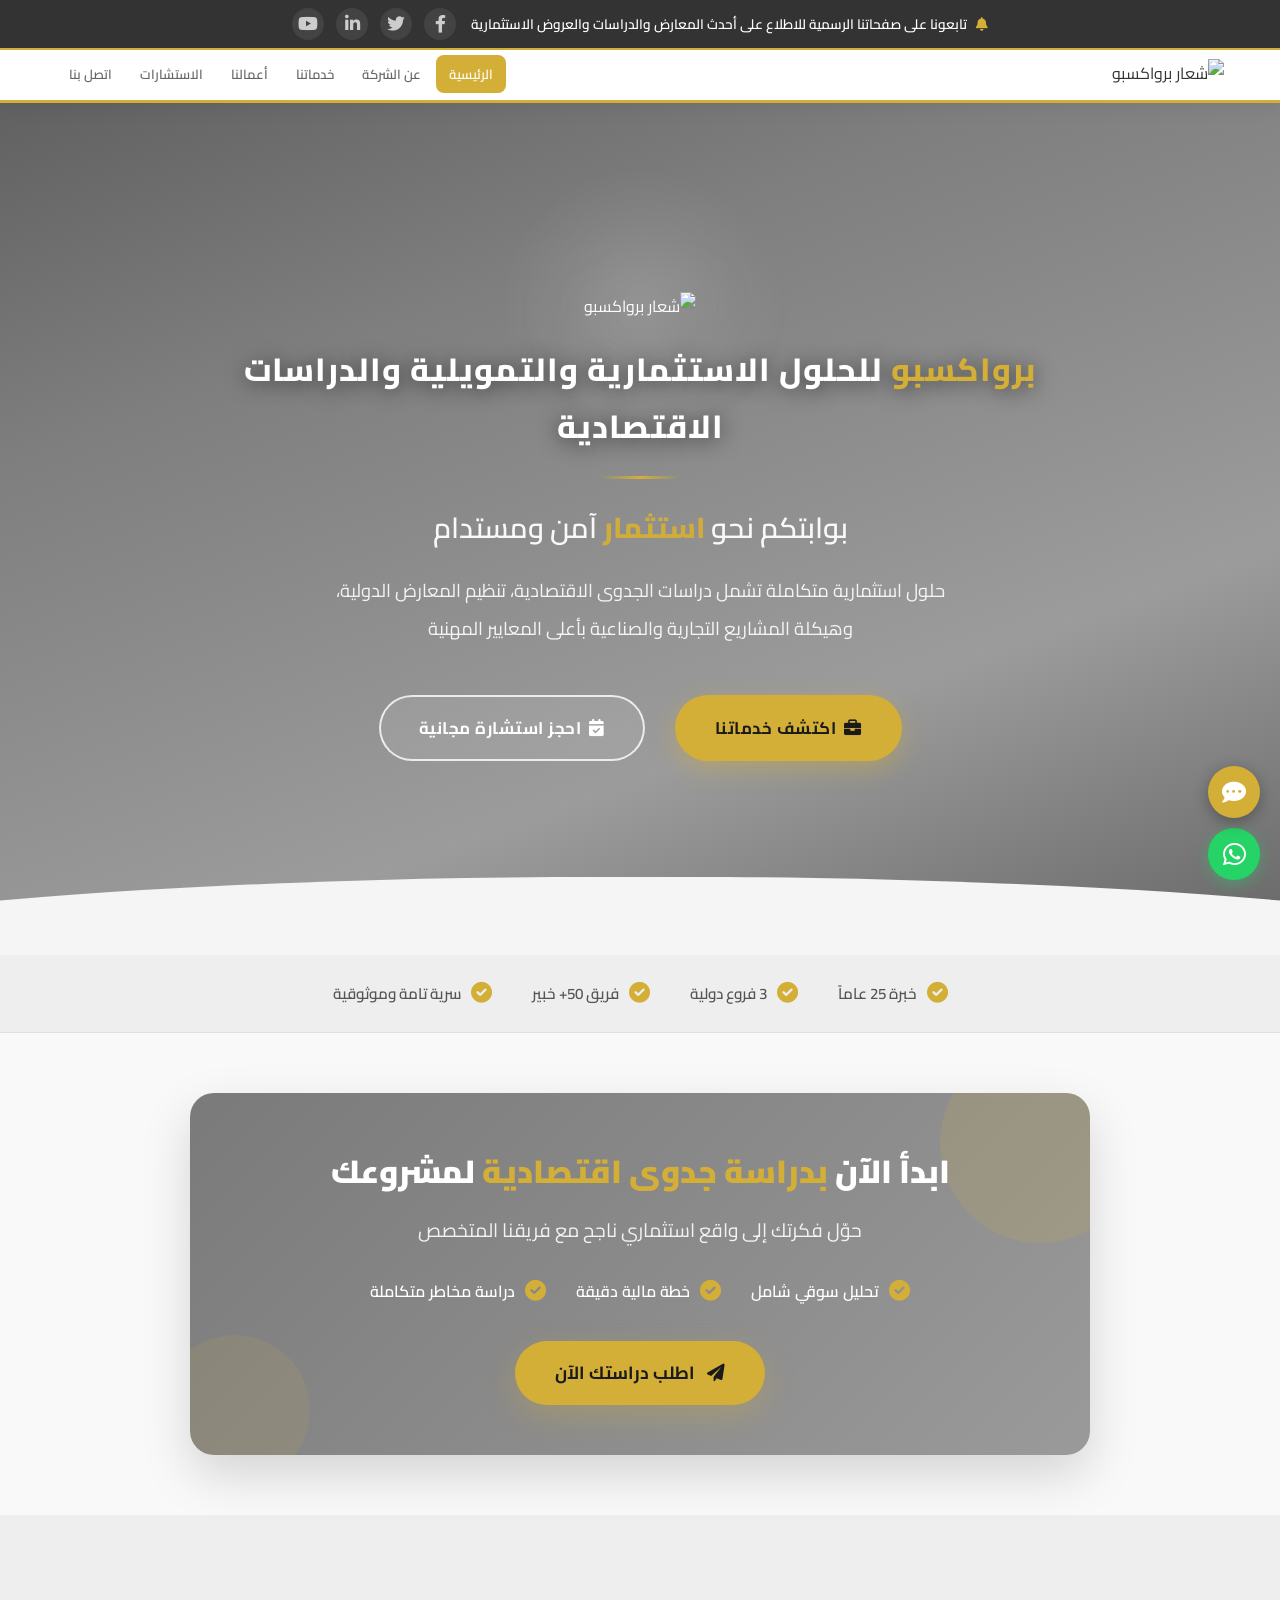
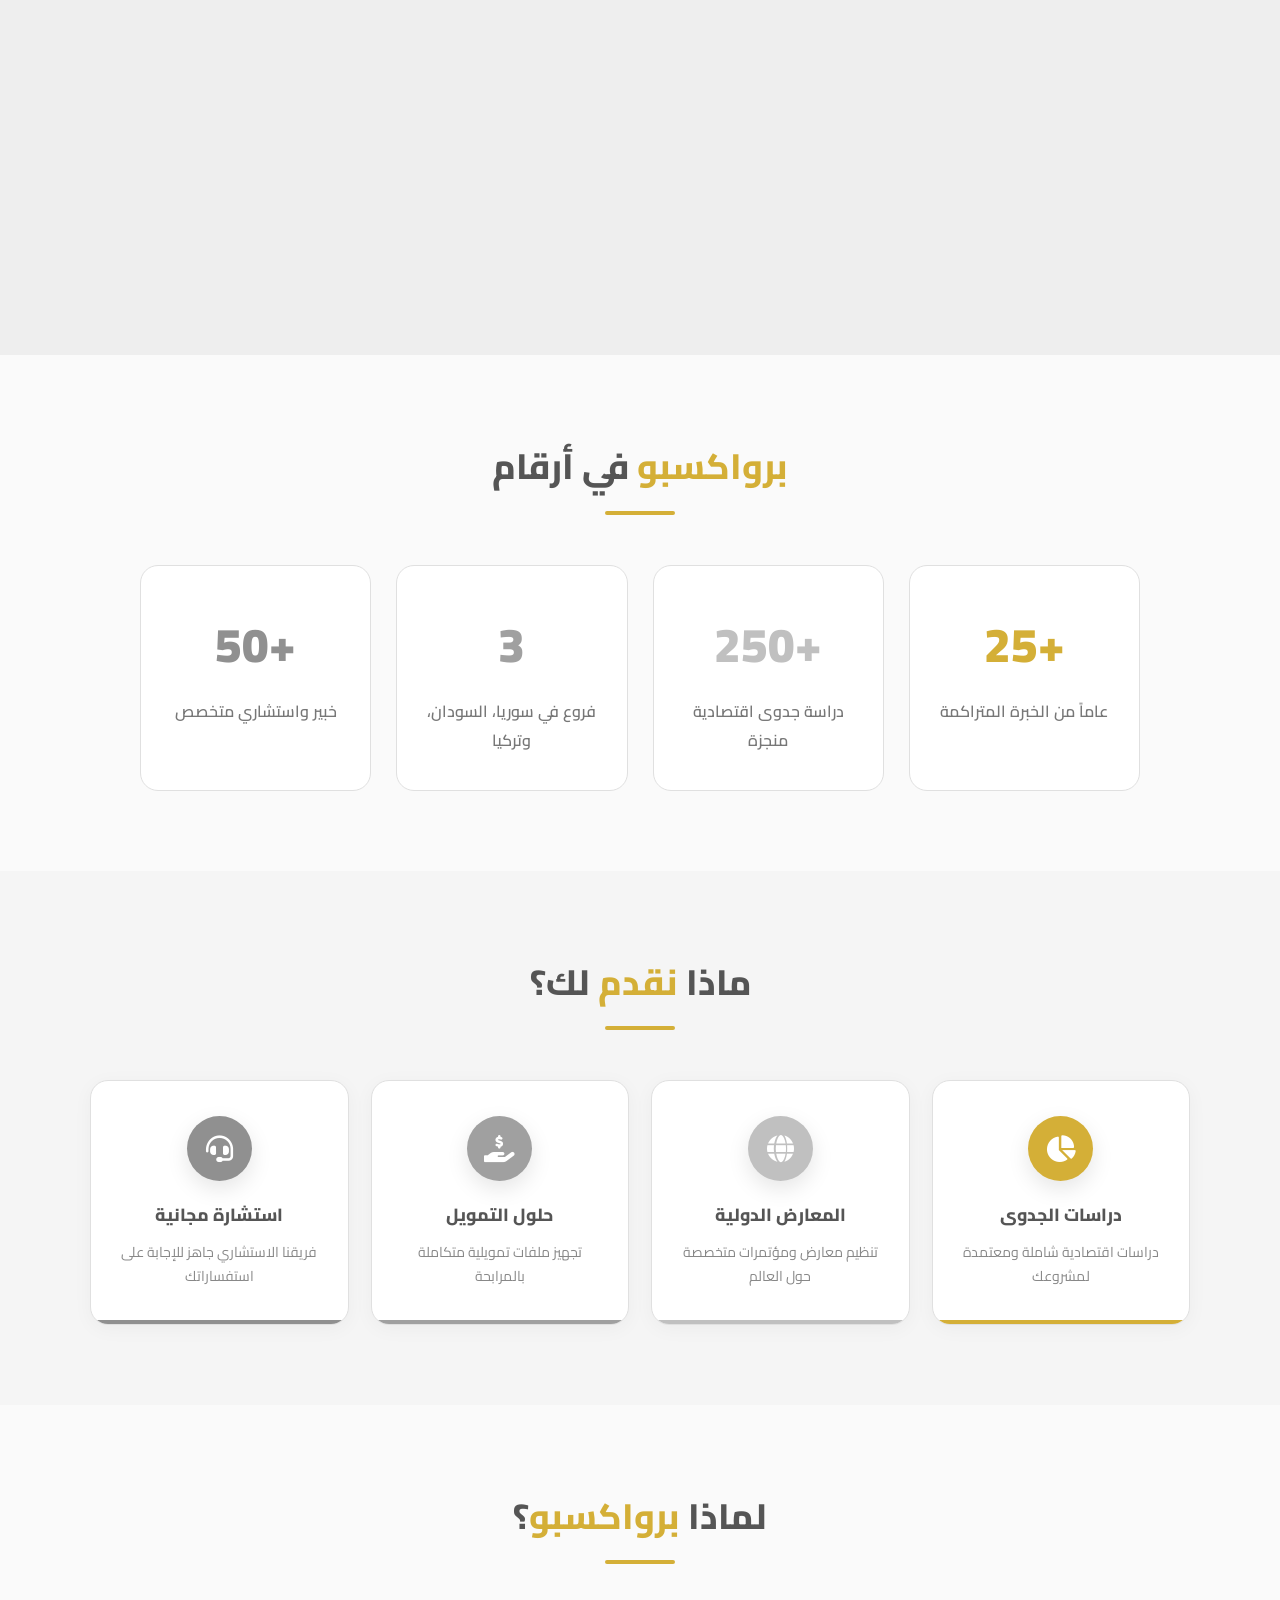
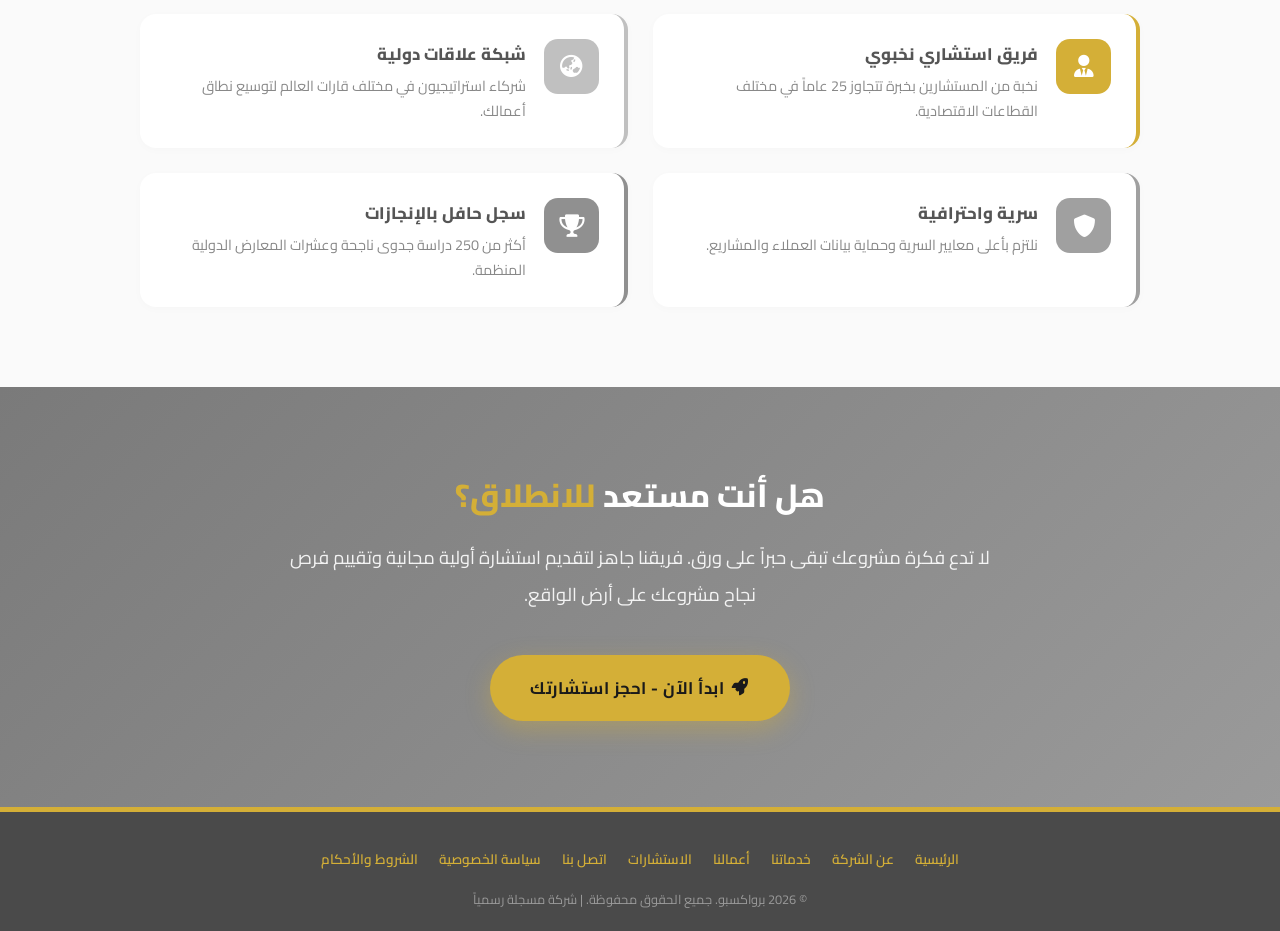
==== commit 9374b2db: "Update index.html" ====
--- a/index.html
+++ b/index.html
@@ -16,6 +16,125 @@
     <link href="https://fonts.googleapis.com/css2?family=Cairo:wght@400;500;600;700;800;900&display=swap" rel="stylesheet">
     
     <style>
+        /* ========== شريط التواصل الاجتماعي العلوي الثابت ========== */
+        .social-top-bar {
+            position: fixed;
+            top: 0;
+            left: 0;
+            right: 0;
+            z-index: 1001;
+            background: #333;
+            color: #eee;
+            padding: 8px 0;
+            border-bottom: 2px solid #D4AF37;
+            font-size: 0.85rem;
+        }
+        .social-top-bar .social-container {
+            max-width: 1200px;
+            margin: 0 auto;
+            padding: 0 20px;
+            display: flex;
+            justify-content: center;
+            align-items: center;
+            flex-wrap: wrap;
+            gap: 15px;
+        }
+        .social-top-bar .social-text {
+            font-weight: 600;
+            color: #fff;
+            white-space: nowrap;
+        }
+        .social-top-bar .social-text i {
+            color: #D4AF37;
+            margin-left: 6px;
+            animation: bellRing 2s infinite;
+        }
+        @keyframes bellRing {
+            0%, 100% { transform: rotate(0); }
+            10% { transform: rotate(15deg); }
+            20% { transform: rotate(-15deg); }
+            30% { transform: rotate(10deg); }
+            40% { transform: rotate(-10deg); }
+            50% { transform: rotate(0); }
+        }
+        .social-top-bar .social-icons {
+            display: flex;
+            gap: 12px;
+            align-items: center;
+        }
+        .social-top-bar .social-icons a {
+            color: #ccc;
+            font-size: 1.1rem;
+            transition: all 0.3s ease;
+            display: flex;
+            align-items: center;
+            justify-content: center;
+            width: 32px;
+            height: 32px;
+            border-radius: 50%;
+            background: rgba(255,255,255,0.08);
+        }
+        .social-top-bar .social-icons a:hover {
+            color: #fff;
+            background: #D4AF37;
+            transform: translateY(-2px);
+        }
+        
+        /* تعويض المسافة للـ navbar */
+        .navbar {
+            top: 48px !important;
+        }
+        
+        /* تعويض المسافة للهيرو */
+        .hero {
+            padding-top: 130px !important;
+        }
+        
+        /* الأيقونات العائمة - تعديل المواقع */
+        .whatsapp-float {
+            bottom: 20px !important;
+        }
+        .consult-float {
+            bottom: 82px !important;
+        }
+        
+        @media (max-width: 768px) {
+            .social-top-bar {
+                font-size: 0.75rem;
+                padding: 6px 0;
+            }
+            .social-top-bar .social-container {
+                gap: 8px;
+            }
+            .social-top-bar .social-text {
+                font-size: 0.7rem;
+            }
+            .social-top-bar .social-icons a {
+                width: 28px;
+                height: 28px;
+                font-size: 0.9rem;
+            }
+            .navbar {
+                top: 42px !important;
+            }
+            .hero {
+                padding-top: 120px !important;
+            }
+        }
+        
+        @media (max-width: 480px) {
+            .social-top-bar .social-container {
+                flex-direction: column;
+                gap: 4px;
+            }
+            .navbar {
+                top: 62px !important;
+            }
+            .hero {
+                padding-top: 140px !important;
+            }
+        }
+        
         /* ========== الهيرو مع Canvas ثلاثي الأبعاد ========== */
         .hero {
             position: relative;
@@ -44,12 +163,7 @@
             left: 0;
             width: 100%;
             height: 100%;
-            /* ✅ تم استبدال الكحلي بالكامل: تدرج رمادي سكري أنيق */
-            background: linear-gradient(160deg, 
-                rgba(80, 80, 80, 0.92) 0%, 
-                rgba(110, 110, 110, 0.88) 30%, 
-                rgba(140, 140, 140, 0.85) 70%, 
-                rgba(90, 90, 90, 0.93) 100%);
+            background: linear-gradient(160deg, rgba(80, 80, 80, 0.92) 0%, rgba(110, 110, 110, 0.88) 30%, rgba(140, 140, 140, 0.85) 70%, rgba(90, 90, 90, 0.93) 100%);
             z-index: 1;
         }
         
@@ -57,7 +171,6 @@
             position: absolute;
             bottom: -2px; left: 0; right: 0;
             height: 80px;
-            /* ✅ تم تغيير لون الموجة إلى رمادي فاتح جداً */
             background: #F5F5F5;
             clip-path: ellipse(70% 100% at 50% 100%);
             z-index: 3;
@@ -108,25 +221,17 @@
             position: relative;
             z-index: 1;
         }
-        .hero-tagline span { 
-            /* ✅ لون ذهبي ناعم بدل الأخضر */
-            color: #D4AF37; 
-        }
+        .hero-tagline span { color: #D4AF37; }
         
         .hero-divider {
             width: 80px; height: 3px;
-            /* ✅ تدرج ذهبي */
             background: linear-gradient(90deg, transparent, #D4AF37, transparent);
             margin: 0 auto 25px;
             border-radius: 2px;
             position: relative; z-index: 1;
         }
         .hero-title { font-size: 1.8rem; font-weight: 600; margin-bottom: 22px; line-height: 1.6; opacity: 0.95; position: relative; z-index: 1; }
-        .hero-title span { 
-            /* ✅ لون ذهبي */
-            color: #D4AF37; 
-            font-weight: 800; 
-        }
+        .hero-title span { color: #D4AF37; font-weight: 800; }
         .hero-desc { font-size: 1.15rem; opacity: 0.9; margin-bottom: 40px; line-height: 2.1; max-width: 650px; margin-left: auto; margin-right: auto; position: relative; z-index: 1; }
         
         /* ========== الأزرار ========== */
@@ -139,23 +244,20 @@
             white-space: nowrap; box-sizing: border-box;
         }
         .btn i { margin-left: 8px; flex-shrink: 0; }
-        /* ✅ زر ذهبي */
         .btn-gold { background: #D4AF37; color: #1a1a1a; box-shadow: 0 8px 25px rgba(212,175,55,0.4); }
         .btn-gold:hover { background: #C5A028; transform: translateY(-4px); box-shadow: 0 15px 40px rgba(212,175,55,0.6); }
         .btn-outline { border-color: rgba(255,255,255,0.8); color: white; background: rgba(255,255,255,0.08); backdrop-filter: blur(10px); }
         .btn-outline:hover { background: white; color: #555; transform: translateY(-4px); border-color: white; }
 
-        /* ✅ شريط الثقة - رمادي فاتح */
+        /* شريط الثقة */
         .trust-bar { background: #EEEEEE; padding: 25px 20px; border-bottom: 1px solid #E0E0E0; position: relative; z-index: 4; }
         .trust-container { max-width: 1000px; margin: 0 auto; display: flex; justify-content: center; align-items: center; gap: 40px; flex-wrap: wrap; }
         .trust-item { display: flex; align-items: center; gap: 10px; color: #555; font-weight: 600; font-size: 0.95rem; }
         .trust-item i { color: #D4AF37; font-size: 1.3rem; }
 
-        /* ✅ قسم دراسة الجدوى - خلفية رمادي فاتح */
         .cta-feasibility-section { padding: 60px 20px; background: #F9F9F9; }
         .cta-feasibility-container { max-width: 900px; margin: 0 auto; }
         .cta-feasibility-card {
-            /* ✅ كارد بلون رمادي متوسط */
             background: linear-gradient(135deg, #7A7A7A, #9A9A9A);
             border-radius: 24px; padding: 50px 40px; text-align: center;
             color: white; box-shadow: 0 20px 50px rgba(0,0,0,0.15);
@@ -169,16 +271,13 @@
         .cta-feasibility-card .features-row { display: flex; justify-content: center; gap: 30px; flex-wrap: wrap; margin-bottom: 35px; position: relative; z-index: 1; }
         .cta-feasibility-card .feature-item { display: flex; align-items: center; gap: 10px; font-weight: 600; font-size: 1rem; }
         .cta-feasibility-card .feature-item i { color: #D4AF37; font-size: 1.3rem; }
-        /* ✅ زر ذهبي */
         .btn-feasibility { display: inline-block; background: #D4AF37; color: #1a1a1a; padding: 16px 40px; border-radius: 50px; font-weight: 700; font-size: 1.1rem; text-decoration: none; transition: 0.3s; position: relative; z-index: 1; box-shadow: 0 10px 30px rgba(212,175,55,0.3); }
         .btn-feasibility:hover { background: #C5A028; transform: translateY(-4px); }
 
-        /* ✅ قسم الاقتباسات - رمادي فاتح */
         .quotes-section { padding: 80px 20px; background: #EEEEEE; }
         .quotes-container { max-width: 1000px; margin: 0 auto; display: grid; grid-template-columns: 1fr 1fr 1fr; gap: 28px; }
         .quote-card { background: white; border-radius: 18px; padding: 40px 28px; text-align: center; box-shadow: 0 4px 25px rgba(0,0,0,0.05); border: 1px solid #E0E0E0; transition: all 0.3s ease; position: relative; }
         .quote-card::before { content: ''; position: absolute; top: 0; left: 0; right: 0; height: 4px; }
-        /* ✅ ألوان مميزة لكن متناسقة مع الذهبي */
         .quote-card:nth-child(1)::before { background: #D4AF37; }
         .quote-card:nth-child(2)::before { background: #C0C0C0; }
         .quote-card:nth-child(3)::before { background: #A0A0A0; }
@@ -189,7 +288,6 @@
         .quote-card:nth-child(3) .quote-icon { color: #A0A0A0; }
         .quote-card p { font-size: 1.1rem; color: #555; line-height: 1.9; font-weight: 700; }
 
-        /* ✅ قسم الإحصائيات - خلفية بيضاء ناعمة */
         .stats-section { padding: 80px 20px; background: #FAFAFA; }
         .stats-container { max-width: 1000px; margin: 0 auto; }
         .section-title { text-align: center; font-size: 2.2rem; color: #555; margin-bottom: 50px; font-weight: 800; }
@@ -199,14 +297,12 @@
         .stat-item { text-align: center; padding: 35px 18px; background: white; border-radius: 18px; transition: all 0.3s ease; border: 1px solid #E0E0E0; }
         .stat-item:hover { background: #FFFFFF; box-shadow: 0 12px 35px rgba(0,0,0,0.08); transform: translateY(-5px); }
         .stat-item .num { font-size: 3rem; font-weight: 900; margin-bottom: 10px; }
-        /* ✅ تدرجات ذهبية ورمادية */
         .stat-item:nth-child(1) .num { color: #D4AF37; }
         .stat-item:nth-child(2) .num { color: #C0C0C0; }
         .stat-item:nth-child(3) .num { color: #A0A0A0; }
         .stat-item:nth-child(4) .num { color: #909090; }
         .stat-item .label { color: #777; font-size: 1rem; font-weight: 600; }
 
-        /* ✅ قسم الخدمات - خلفية رمادية فاتحة */
         .services-section { padding: 80px 20px; background: #F5F5F5; }
         .services-container { max-width: 1100px; margin: 0 auto; }
         .services-grid-4 { display: grid; grid-template-columns: repeat(4, 1fr); gap: 22px; }
@@ -226,7 +322,6 @@
         .service-box h4 { font-size: 1.1rem; color: #555; margin-bottom: 10px; font-weight: 800; }
         .service-box p { color: #888; font-size: 0.88rem; line-height: 1.7; }
 
-        /* ✅ قسم لماذا نحن - خلفية رمادية فاتحة */
         .why-us-section { padding: 80px 20px; background: #FAFAFA; }
         .why-us-container { max-width: 1000px; margin: 0 auto; }
         .why-us-grid { display: grid; grid-template-columns: 1fr 1fr; gap: 25px; }
@@ -236,7 +331,6 @@
         .why-us-item:nth-child(4) { border-right-color: #909090; }
         .why-us-item:hover { background: #F5F5F5; transform: translateX(-5px); box-shadow: 0 5px 15px rgba(0,0,0,0.06); }
         .why-icon { width: 55px; height: 55px; border-radius: 14px; display: flex; align-items: center; justify-content: center; color: white; font-size: 1.4rem; flex-shrink: 0; }
-        /* ✅ أيقونات بألوان متناسقة */
         .why-us-item:nth-child(1) .why-icon { background: #D4AF37; }
         .why-us-item:nth-child(2) .why-icon { background: #C0C0C0; }
         .why-us-item:nth-child(3) .why-icon { background: #A0A0A0; }
@@ -244,7 +338,6 @@
         .why-us-item h4 { color: #555; margin-bottom: 5px; font-weight: 800; font-size: 1.05rem; }
         .why-us-item p { color: #888; font-size: 0.9rem; line-height: 1.7; }
 
-        /* ✅ قسم الدعوة للإجراء - تدرج رمادي سكري */
         .cta-section { padding: 80px 20px; background: linear-gradient(135deg, #7A7A7A, #9A9A9A); text-align: center; color: white; }
         .cta-container { max-width: 700px; margin: 0 auto; }
         .cta-section h2 { font-size: 2rem; font-weight: 800; margin-bottom: 15px; }
@@ -287,6 +380,29 @@
 </head>
 <body>
     
+    <!-- ========== شريط التواصل الاجتماعي العلوي الثابت ========== -->
+    <div class="social-top-bar" aria-label="تابعونا على صفحاتنا الرسمية">
+        <div class="social-container">
+            <span class="social-text">
+                <i class="fas fa-bell"></i> تابعونا على صفحاتنا الرسمية للاطلاع على أحدث المعارض والدراسات والعروض الاستثمارية
+            </span>
+            <div class="social-icons">
+                <a href="https://facebook.com/proexpo" target="_blank" title="فيسبوك" aria-label="صفحتنا على فيسبوك">
+                    <i class="fab fa-facebook-f"></i>
+                </a>
+                <a href="https://twitter.com/proexpo" target="_blank" title="تويتر" aria-label="حسابنا على تويتر">
+                    <i class="fab fa-twitter"></i>
+                </a>
+                <a href="https://linkedin.com/company/proexpo" target="_blank" title="لينكد إن" aria-label="صفحتنا على لينكد إن">
+                    <i class="fab fa-linkedin-in"></i>
+                </a>
+                <a href="https://youtube.com/@proexpo" target="_blank" title="يوتيوب" aria-label="قناتنا على يوتيوب">
+                    <i class="fab fa-youtube"></i>
+                </a>
+            </div>
+        </div>
+    </div>
+
     <a href="https://wa.me/963933438019" class="whatsapp-float" target="_blank" aria-label="تواصل عبر واتساب">
         <i class="fab fa-whatsapp"></i>
     </a>
--- a/style.css
+++ b/style.css
@@ -8,12 +8,12 @@
 }
 
 :root {
-    --primary-dark: #0d1b2a;
-    --gray-dark: #2C3E50;
-    --gray: #34495E;
-    --green: #27AE60;
-    --green-dark: #1e8449;
-    --green-light: #2ECC71;
+    --primary-dark: #4A4A4A; /* ✅ رمادي غامق بدل الكحلي */
+    --gray-dark: #666666;
+    --gray: #888888;
+    --gold: #D4AF37; /* ✅ ذهبي */
+    --gold-dark: #B49430;
+    --gold-light: #E0C35A;
     --red: #E74C3C;
     --blue: #2980B9;
     --blue-dark: #1a5276;
@@ -21,13 +21,13 @@
     --purple: #8E44AD;
     --teal: #16A085;
     --white: #FFFFFF;
-    --light-bg: #f9fafb;
-    --light-gray: #f8faf9;
+    --light-bg: #F5F5F5;
+    --light-gray: #F8F8F8;
     --border-color: #e8eaed;
-    --text-dark: #1a2a3a;
-    --text-gray: #444;
-    --text-light: #666;
-    --text-muted: #888;
+    --text-dark: #333333;
+    --text-gray: #555555;
+    --text-light: #777777;
+    --text-muted: #999999;
     --shadow-sm: 0 2px 10px rgba(0,0,0,0.04);
     --shadow: 0 4px 20px rgba(0,0,0,0.06);
     --shadow-hover: 0 12px 35px rgba(0,0,0,0.12);
@@ -70,19 +70,19 @@
     gap: 10px;
 }
 .top-bar a {
-    color: var(--green);
+    color: var(--gold);
     text-decoration: none;
     margin: 0 10px;
     transition: 0.3s;
 }
-.top-bar a:hover { color: var(--green-light); text-decoration: underline; }
+.top-bar a:hover { color: var(--gold-light); text-decoration: underline; }
 .top-bar .social-links a {
     color: #ccc;
     margin: 0 6px;
     font-size: 0.9rem;
     transition: 0.3s;
 }
-.top-bar .social-links a:hover { color: var(--green); }
+.top-bar .social-links a:hover { color: var(--gold); }
 
 /* اللوجو */
 .logo-area {
@@ -104,7 +104,7 @@
     position: sticky;
     top: 0;
     z-index: 1000;
-    border-bottom: 3px solid var(--green);
+    border-bottom: 3px solid var(--gold); /* ✅ ذهبي */
 }
 .nav-container {
     max-width: 1200px;
@@ -134,7 +134,7 @@
 }
 .nav-menu a:hover,
 .nav-menu a.active {
-    background: var(--green);
+    background: var(--gold);
     color: white;
 }
 
@@ -162,7 +162,7 @@
     right: 20px;
     width: 52px;
     height: 52px;
-    background: var(--gray-dark);
+    background: var(--gold);
     color: white;
     border-radius: 50%;
     display: flex;
@@ -200,11 +200,11 @@
     display: block;
     width: 55px;
     height: 3px;
-    background: var(--green);
+    background: var(--gold);
     margin: 10px auto 0;
     border-radius: 2px;
 }
-.section-title span { color: var(--green); }
+.section-title span { color: var(--gold); }
 
 /* الأزرار */
 .btn {
@@ -218,13 +218,13 @@
     letter-spacing: 0.3px;
     text-align: center;
 }
-.btn-green {
-    background: var(--green);
-    color: white;
-    box-shadow: 0 6px 20px rgba(39,174,96,0.25);
-}
-.btn-green:hover {
-    background: var(--green-dark);
+.btn-gold {
+    background: var(--gold);
+    color: white;
+    box-shadow: 0 6px 20px rgba(212,175,55,0.25);
+}
+.btn-gold:hover {
+    background: var(--gold-dark);
     transform: translateY(-3px);
 }
 .btn-outline {
@@ -237,10 +237,12 @@
 }
 
 /* الألوان */
-.bg-green { background: linear-gradient(135deg, var(--green), var(--green-dark)); }
+.bg-gold { background: linear-gradient(135deg, var(--gold), var(--gold-dark)); }
+.bg-silver { background: linear-gradient(135deg, #C0C0C0, #A0A0A0); }
+.bg-gray { background: linear-gradient(135deg, #A0A0A0, #808080); }
+.bg-darkgray { background: linear-gradient(135deg, #909090, #707070); }
 .bg-blue { background: linear-gradient(135deg, var(--blue), var(--blue-dark)); }
 .bg-red { background: linear-gradient(135deg, var(--red), #922b21); }
-.bg-gray { background: linear-gradient(135deg, var(--gray-dark), var(--primary-dark)); }
 .bg-orange { background: linear-gradient(135deg, var(--orange), #b9770e); }
 .bg-purple { background: linear-gradient(135deg, var(--purple), #6c3483); }
 .bg-teal { background: linear-gradient(135deg, var(--teal), #0e6655); }
@@ -252,17 +254,17 @@
     text-align: center;
     padding: 30px 15px 20px;
     font-size: 0.85rem;
-    border-top: 5px solid var(--green);
+    border-top: 5px solid var(--gold);
 }
 footer a {
-    color: var(--green);
+    color: var(--gold);
     text-decoration: none;
     margin: 5px 8px;
     font-weight: 600;
 }
 footer a:hover {
     text-decoration: underline;
-    color: var(--green-light);
+    color: var(--gold-light);
 }
 footer .footer-links {
     margin-bottom: 12px;
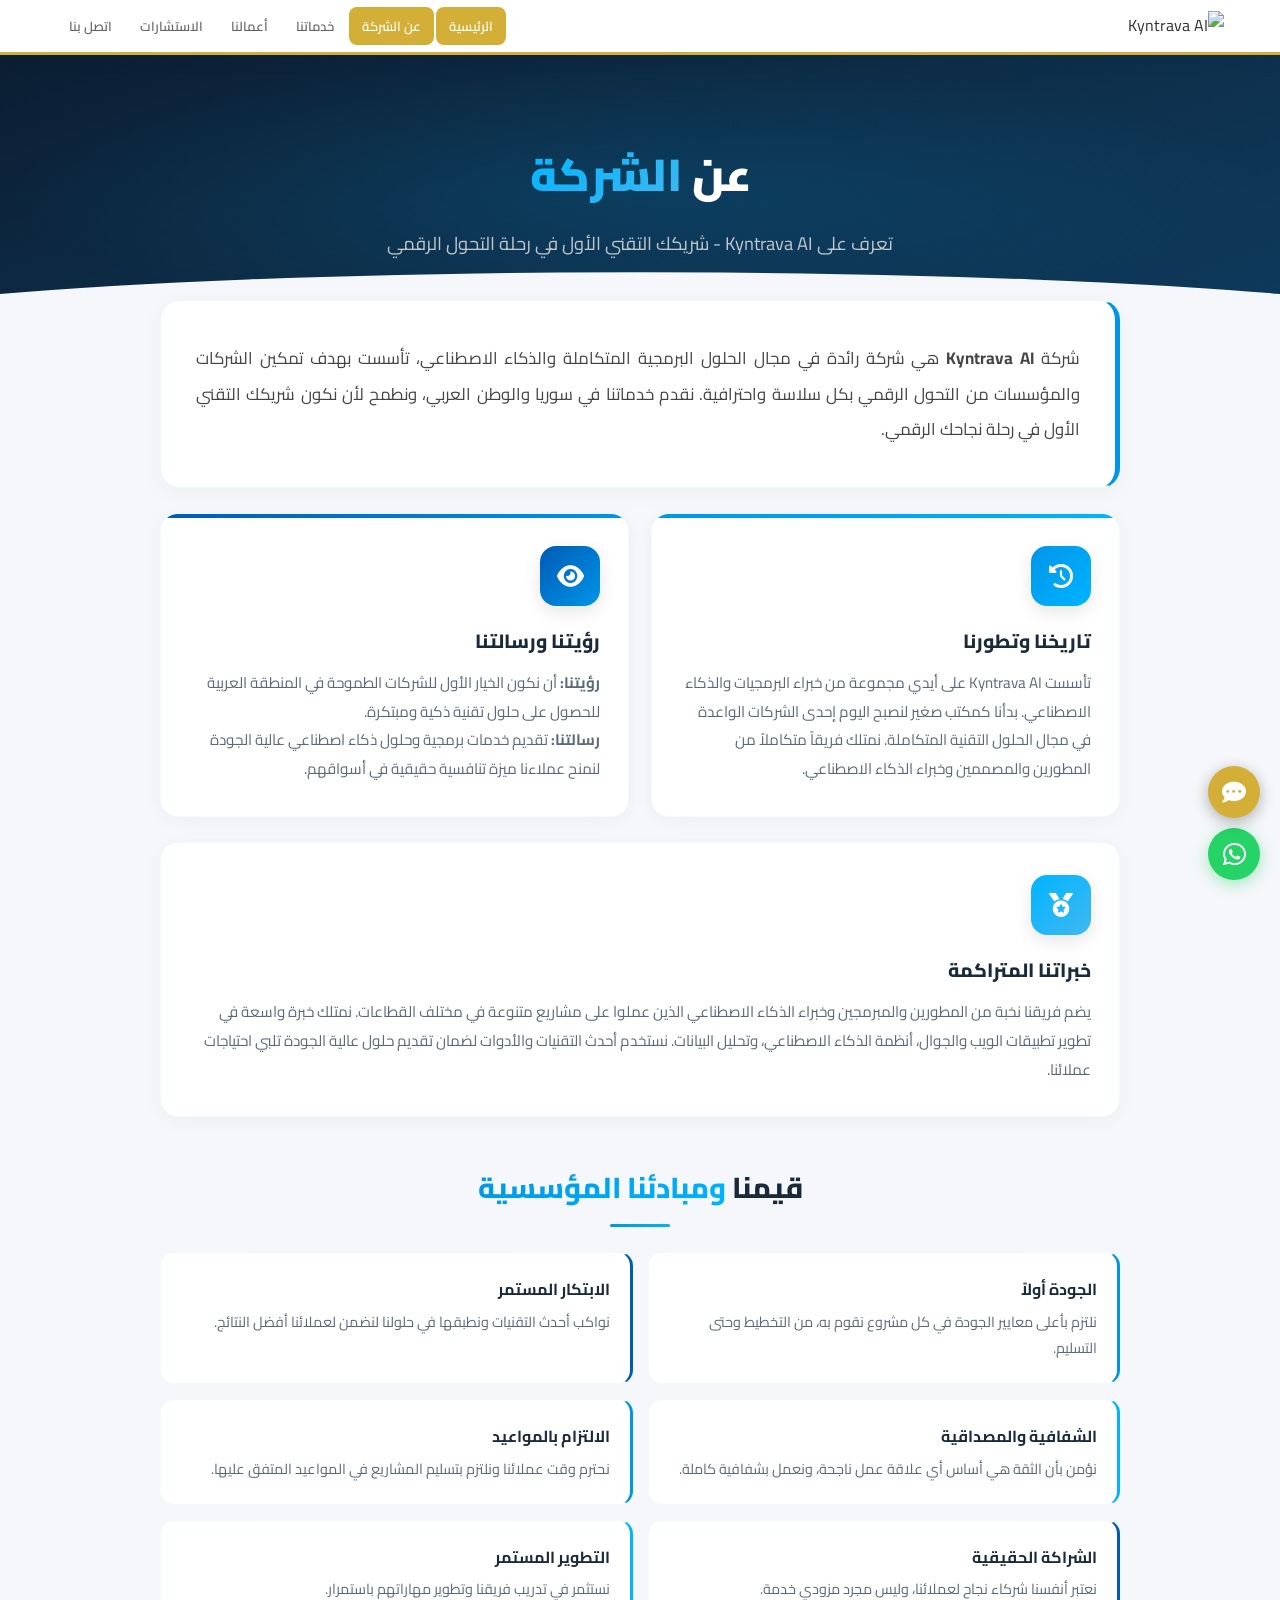
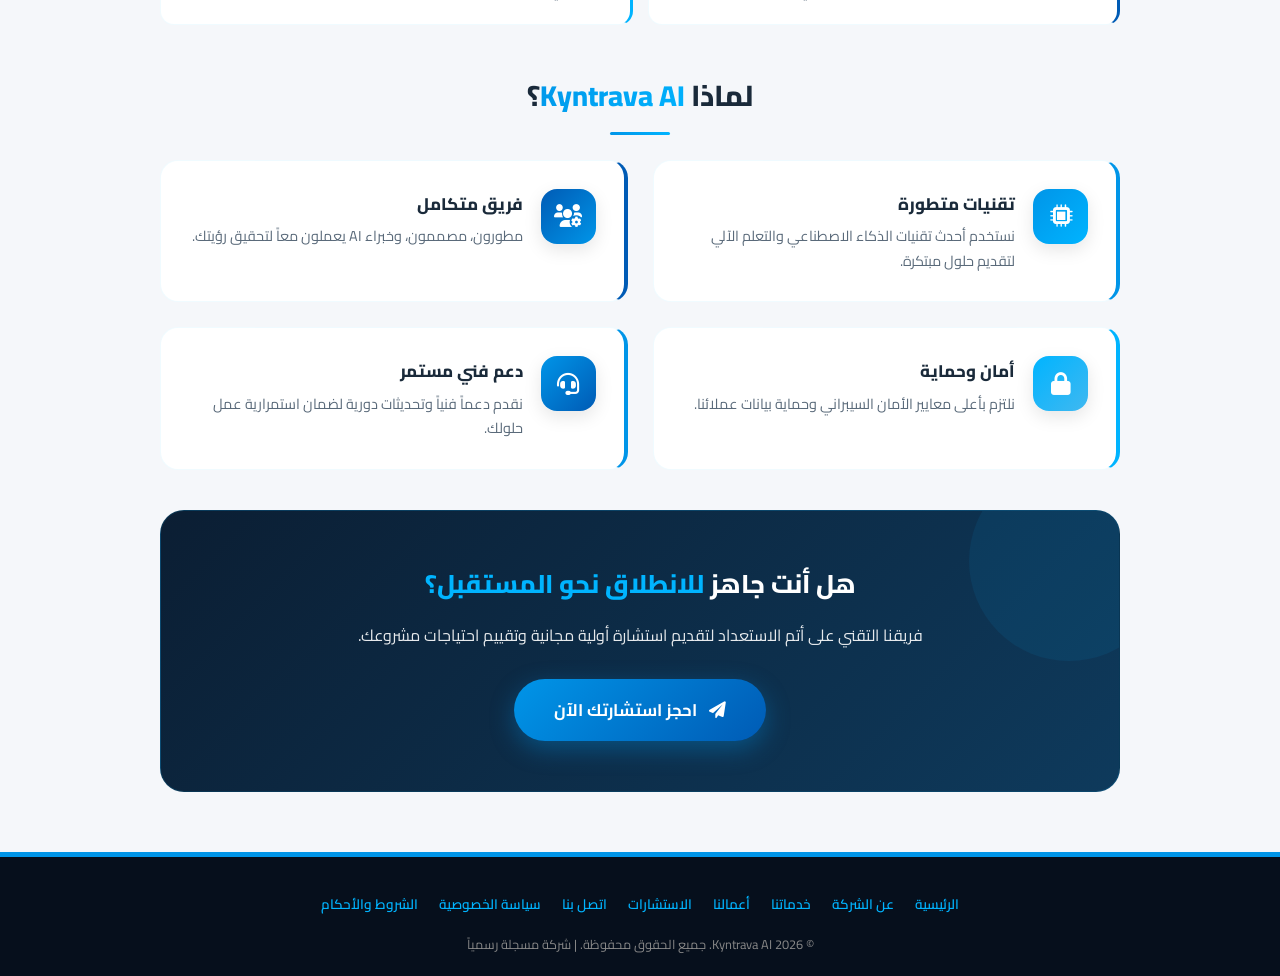
==== commit ccf5b993: "Update index.html" ====
--- a/index.html
+++ b/index.html
@@ -3,423 +3,314 @@
 <head>
     <meta charset="UTF-8">
     <meta name="viewport" content="width=device-width, initial-scale=1.0">
-    <title>برواكسبو | الحلول الاستثمارية المتكاملة - دراسات جدوى، معارض، تمويل</title>
-    <meta name="description" content="برواكسبو شركة رائدة في حلول الأعمال والاستثمار. دراسات جدوى، معارض دولية، تمويل بالمرابحة، تأسيس المشاريع. 25 عاماً خبرة.">
-    <meta name="keywords" content="دراسات جدوى, حلول استثمارية, تمويل مشاريع, معارض دولية, PROEXPO, برواكسبو, استشارات اقتصادية">
-    <meta property="og:title" content="برواكسبو | الحلول الاستثمارية المتكاملة">
-    <meta property="og:description" content="بوابتكم نحو الاستثمار الآمن والمستدام. 25 عاماً من الخبرة.">
-    <meta property="og:image" content="https://i.imgur.com/zjR42Yj.png">
-    <meta property="og:type" content="website">
+    <title>عن الشركة - Kyntrava AI | الذكاء الاصطناعي والحلول البرمجية</title>
+    <meta name="description" content="Kyntrava AI شركة رائدة في الذكاء الاصطناعي وتطوير البرمجيات. تعرف على رؤيتنا ورسالتنا وخبراتنا في الحلول الرقمية.">
     
     <link rel="stylesheet" href="style.css">
     <link rel="stylesheet" href="https://cdnjs.cloudflare.com/ajax/libs/font-awesome/6.0.0-beta3/css/all.min.css">
     <link href="https://fonts.googleapis.com/css2?family=Cairo:wght@400;500;600;700;800;900&display=swap" rel="stylesheet">
     
     <style>
-        /* ========== شريط التواصل الاجتماعي العلوي الثابت ========== */
-        .social-top-bar {
-            position: fixed;
-            top: 0;
-            left: 0;
-            right: 0;
-            z-index: 1001;
-            background: #333;
-            color: #eee;
-            padding: 8px 0;
-            border-bottom: 2px solid #D4AF37;
-            font-size: 0.85rem;
-        }
-        .social-top-bar .social-container {
-            max-width: 1200px;
-            margin: 0 auto;
-            padding: 0 20px;
-            display: flex;
-            justify-content: center;
-            align-items: center;
-            flex-wrap: wrap;
-            gap: 15px;
-        }
-        .social-top-bar .social-text {
-            font-weight: 600;
-            color: #fff;
-            white-space: nowrap;
-        }
-        .social-top-bar .social-text i {
-            color: #D4AF37;
-            margin-left: 6px;
-            animation: bellRing 2s infinite;
-        }
-        @keyframes bellRing {
-            0%, 100% { transform: rotate(0); }
-            10% { transform: rotate(15deg); }
-            20% { transform: rotate(-15deg); }
-            30% { transform: rotate(10deg); }
-            40% { transform: rotate(-10deg); }
-            50% { transform: rotate(0); }
-        }
-        .social-top-bar .social-icons {
-            display: flex;
-            gap: 12px;
-            align-items: center;
-        }
-        .social-top-bar .social-icons a {
-            color: #ccc;
-            font-size: 1.1rem;
-            transition: all 0.3s ease;
-            display: flex;
-            align-items: center;
-            justify-content: center;
-            width: 32px;
-            height: 32px;
-            border-radius: 50%;
-            background: rgba(255,255,255,0.08);
-        }
-        .social-top-bar .social-icons a:hover {
-            color: #fff;
-            background: #D4AF37;
-            transform: translateY(-2px);
-        }
-        
-        /* تعويض المسافة للـ navbar */
-        .navbar {
-            top: 48px !important;
-        }
-        
-        /* تعويض المسافة للهيرو */
-        .hero {
-            padding-top: 130px !important;
-        }
-        
-        /* الأيقونات العائمة - تعديل المواقع */
-        .whatsapp-float {
-            bottom: 20px !important;
-        }
-        .consult-float {
-            bottom: 82px !important;
-        }
-        
-        @media (max-width: 768px) {
-            .social-top-bar {
-                font-size: 0.75rem;
-                padding: 6px 0;
-            }
-            .social-top-bar .social-container {
-                gap: 8px;
-            }
-            .social-top-bar .social-text {
-                font-size: 0.7rem;
-            }
-            .social-top-bar .social-icons a {
-                width: 28px;
-                height: 28px;
-                font-size: 0.9rem;
-            }
-            .navbar {
-                top: 42px !important;
-            }
-            .hero {
-                padding-top: 120px !important;
-            }
-        }
-        
-        @media (max-width: 480px) {
-            .social-top-bar .social-container {
-                flex-direction: column;
-                gap: 4px;
-            }
-            .navbar {
-                top: 62px !important;
-            }
-            .hero {
-                padding-top: 140px !important;
-            }
-        }
-        
-        /* ========== الهيرو مع Canvas ثلاثي الأبعاد ========== */
-        .hero {
-            position: relative;
-            min-height: 100vh;
-            display: flex;
-            align-items: center;
-            justify-content: center;
+        /* ========== متغيرات الألوان الموحدة ========== */
+        :root {
+            --primary: #0095E8;
+            --primary-dark: #005BB5;
+            --primary-light: #40B8F0;
+            --primary-glow: #00B4FF;
+            --dark-bg: #0B1E33;
+            --darker-bg: #060F1C;
+            --section-bg: #f5f7fa;
+        }
+
+        body { background: var(--section-bg); }
+
+        /* ========== هيدر الصفحة (أزرق غامق - متناسق مع الهيرو الجديد) ========== */
+        .page-header {
+            background: linear-gradient(160deg, #0B1E33 0%, #0D2B45 40%, #0E3A5C 100%);
+            padding: 80px 20px 70px;
             text-align: center;
             color: white;
-            padding: 80px 20px;
+            position: relative;
             overflow: hidden;
         }
-        
-        #heroCanvas {
+        .page-header::before {
+            content: '';
             position: absolute;
-            top: 0;
-            left: 0;
-            width: 100%;
-            height: 100%;
+            top: 0; left: 0; right: 0; bottom: 0;
+            background: radial-gradient(ellipse at center, rgba(0,180,255,0.12) 0%, transparent 70%);
             z-index: 0;
         }
-        
-        .hero-overlay {
-            position: absolute;
-            top: 0;
-            left: 0;
-            width: 100%;
-            height: 100%;
-            background: linear-gradient(160deg, rgba(80, 80, 80, 0.92) 0%, rgba(110, 110, 110, 0.88) 30%, rgba(140, 140, 140, 0.85) 70%, rgba(90, 90, 90, 0.93) 100%);
-            z-index: 1;
-        }
-        
-        .hero .wave-bottom {
+        .page-header::after {
+            content: '';
             position: absolute;
             bottom: -2px; left: 0; right: 0;
-            height: 80px;
-            background: #F5F5F5;
-            clip-path: ellipse(70% 100% at 50% 100%);
+            height: 60px;
+            background: var(--section-bg);
+            clip-path: ellipse(65% 100% at 50% 100%);
+            z-index: 2;
+        }
+        .page-header h1 { 
+            font-size: 2.8rem; 
+            font-weight: 900; 
+            margin-bottom: 12px; 
+            color: white; 
+            position: relative; 
+            z-index: 1; 
+        }
+        .page-header h1 span { 
+            background: linear-gradient(135deg, var(--primary-glow), var(--primary-light));
+            -webkit-background-clip: text;
+            -webkit-text-fill-color: transparent;
+            background-clip: text;
+        }
+        .page-header p { 
+            font-size: 1.15rem; 
+            opacity: 0.85; 
+            max-width: 600px; 
+            margin: 0 auto; 
+            color: #e0e0e0; 
+            position: relative; 
+            z-index: 1; 
+        }
+        
+        .about-container {
+            max-width: 1000px;
+            margin: -30px auto 60px;
+            padding: 0 20px;
+            position: relative;
             z-index: 3;
         }
-        
-        .hero-content { max-width: 900px; position: relative; z-index: 2; }
-        
-        .hero-logo-wrapper {
-            display: inline-block;
+
+        .about-intro {
+            background: white;
+            border-radius: 20px;
+            padding: 40px 35px;
+            box-shadow: 0 4px 25px rgba(0,0,0,0.04);
+            border: 1px solid rgba(0,180,255,0.08);
+            margin-bottom: 25px;
+            border-right: 5px solid var(--primary);
+        }
+        .about-intro p { color: #444; font-size: 1.05rem; line-height: 2.1; text-align: justify; }
+        
+        .cards-row {
+            display: grid;
+            grid-template-columns: 1fr 1fr;
+            gap: 22px;
+            margin-bottom: 25px;
+        }
+        .info-card {
+            background: white;
+            border-radius: 18px;
+            padding: 32px 28px;
+            box-shadow: 0 4px 20px rgba(0,0,0,0.04);
+            border: 1px solid rgba(0,180,255,0.06);
+            transition: all 0.3s ease;
             position: relative;
-            margin-bottom: 20px;
-        }
-        .hero-logo-wrapper::before {
+            overflow: hidden;
+        }
+        .info-card::before {
             content: '';
             position: absolute;
-            top: 50%; left: 50%;
-            transform: translate(-50%, -50%);
-            width: 280px; height: 280px;
-            background: radial-gradient(circle, rgba(255,255,255,0.15) 0%, rgba(255,255,255,0.05) 40%, transparent 70%);
+            top: 0; left: 0; right: 0;
+            height: 4px;
+        }
+        .info-card:nth-child(1)::before { background: linear-gradient(90deg, var(--primary), var(--primary-glow)); }
+        .info-card:nth-child(2)::before { background: linear-gradient(90deg, var(--primary-dark), var(--primary)); }
+        .info-card:hover { 
+            transform: translateY(-5px); 
+            box-shadow: 0 12px 35px rgba(0,148,232,0.1); 
+        }
+        .card-icon { 
+            width: 60px; height: 60px; 
+            border-radius: 16px; 
+            display: flex; 
+            align-items: center; 
+            justify-content: center; 
+            font-size: 1.5rem; 
+            color: white; 
+            margin-bottom: 18px; 
+            box-shadow: 0 6px 18px rgba(0,0,0,0.1);
+        }
+        .info-card:nth-child(1) .card-icon { background: linear-gradient(135deg, var(--primary), var(--primary-glow)); }
+        .info-card:nth-child(2) .card-icon { background: linear-gradient(135deg, var(--primary-dark), var(--primary)); }
+        .info-card h3 { font-size: 1.2rem; color: #1A2A3A; margin-bottom: 10px; font-weight: 800; }
+        .info-card p { color: #5A6A7A; font-size: 0.95rem; line-height: 1.9; }
+        
+        .section-title {
+            font-size: 1.8rem;
+            color: #1A2A3A;
+            margin: 45px 0 25px;
+            text-align: center;
+            font-weight: 800;
+        }
+        .section-title::after {
+            content: '';
+            display: block;
+            width: 60px;
+            height: 3px;
+            background: linear-gradient(90deg, var(--primary), var(--primary-glow));
+            margin: 10px auto 0;
+            border-radius: 2px;
+        }
+        .section-title span { 
+            background: linear-gradient(135deg, var(--primary), var(--primary-glow));
+            -webkit-background-clip: text;
+            -webkit-text-fill-color: transparent;
+            background-clip: text;
+        }
+        
+        .values-grid {
+            display: grid;
+            grid-template-columns: 1fr 1fr;
+            gap: 15px;
+            margin-bottom: 30px;
+        }
+        .value-item {
+            background: white;
+            padding: 22px 20px;
+            border-radius: 14px;
+            border-right: 3px solid var(--primary);
+            font-size: 0.9rem;
+            color: #5A6A7A;
+            line-height: 1.8;
+            transition: 0.3s;
+            border: 1px solid rgba(0,180,255,0.06);
+            border-right: 3px solid var(--primary);
+        }
+        .value-item:nth-child(2) { border-right-color: var(--primary-dark); }
+        .value-item:nth-child(3) { border-right-color: var(--primary-glow); }
+        .value-item:nth-child(4) { border-right-color: var(--primary); }
+        .value-item:nth-child(5) { border-right-color: var(--primary-dark); }
+        .value-item:nth-child(6) { border-right-color: var(--primary-glow); }
+        .value-item:hover { 
+            background: #EDF6FF; 
+            transform: translateX(-4px); 
+            box-shadow: 0 6px 20px rgba(0,148,232,0.08);
+        }
+        .value-item strong { display: block; margin-bottom: 5px; color: #1A2A3A; font-size: 1rem; }
+        
+        .why-us-grid {
+            display: grid;
+            grid-template-columns: 1fr 1fr;
+            gap: 25px;
+            margin-bottom: 30px;
+        }
+        .why-us-item {
+            display: flex;
+            align-items: flex-start;
+            gap: 18px;
+            padding: 28px;
+            background: white;
+            border-radius: 18px;
+            border: 1px solid rgba(0,180,255,0.06);
+            border-right: 4px solid var(--primary);
+            transition: all 0.3s ease;
+        }
+        .why-us-item:nth-child(2) { border-right-color: var(--primary-dark); }
+        .why-us-item:nth-child(3) { border-right-color: var(--primary-glow); }
+        .why-us-item:nth-child(4) { border-right-color: var(--primary); }
+        .why-us-item:hover { 
+            background: #EDF6FF; 
+            transform: translateX(-5px); 
+            box-shadow: 0 8px 25px rgba(0,148,232,0.1);
+        }
+        .why-icon { 
+            width: 55px; height: 55px; 
+            border-radius: 16px; 
+            display: flex; 
+            align-items: center; 
+            justify-content: center; 
+            color: white; 
+            font-size: 1.4rem; 
+            flex-shrink: 0;
+            box-shadow: 0 6px 18px rgba(0,0,0,0.1);
+        }
+        .why-us-item:nth-child(1) .why-icon { background: linear-gradient(135deg, var(--primary), var(--primary-glow)); }
+        .why-us-item:nth-child(2) .why-icon { background: linear-gradient(135deg, var(--primary-dark), var(--primary)); }
+        .why-us-item:nth-child(3) .why-icon { background: linear-gradient(135deg, var(--primary-glow), var(--primary-light)); }
+        .why-us-item:nth-child(4) .why-icon { background: linear-gradient(135deg, var(--primary), var(--primary-dark)); }
+        .why-us-item h4 { color: #1A2A3A; margin-bottom: 5px; font-weight: 800; font-size: 1.05rem; }
+        .why-us-item p { color: #5A6A7A; font-size: 0.9rem; line-height: 1.7; }
+        
+        .cta-section {
+            background: linear-gradient(135deg, #0B1E33, #0E3A5C);
+            border-radius: 24px;
+            padding: 50px 40px;
+            text-align: center;
+            color: white;
+            margin-top: 40px;
+            border: 1px solid rgba(0,180,255,0.15);
+            position: relative;
+            overflow: hidden;
+        }
+        .cta-section::before {
+            content: '';
+            position: absolute;
+            top: -50px; right: -50px;
+            width: 200px; height: 200px;
+            background: rgba(0,180,255,0.08);
             border-radius: 50%;
-            z-index: 0;
-            animation: glowPulse 3s ease-in-out infinite;
-        }
-        .hero-logo-img {
-            height: 200px;
-            width: auto;
+        }
+        .cta-section h3 { font-size: 1.6rem; margin-bottom: 12px; font-weight: 800; position: relative; z-index: 1; }
+        .cta-section h3 span { color: var(--primary-glow); }
+        .cta-section p { opacity: 0.9; margin-bottom: 28px; line-height: 2; position: relative; z-index: 1; }
+        .btn-cta {
+            display: inline-block;
+            background: linear-gradient(135deg, var(--primary), var(--primary-dark));
+            color: white;
+            padding: 16px 40px;
+            border-radius: 50px;
+            text-decoration: none;
+            font-weight: 700;
+            font-size: 1.05rem;
+            transition: all 0.3s ease;
+            box-shadow: 0 8px 25px rgba(0,148,232,0.35);
             position: relative;
             z-index: 1;
-            filter: drop-shadow(0 0 30px rgba(255,255,255,0.6)) drop-shadow(0 0 60px rgba(255,255,255,0.35)) drop-shadow(0 0 90px rgba(255,255,255,0.2)) drop-shadow(0 10px 30px rgba(0,0,0,0.5));
-            animation: logoFloat 4s ease-in-out infinite;
-        }
-        @keyframes logoFloat {
-            0%, 100% { transform: translateY(0); }
-            50% { transform: translateY(-10px); }
-        }
-        @keyframes glowPulse {
-            0%, 100% { width: 280px; height: 280px; opacity: 0.8; }
-            50% { width: 320px; height: 320px; opacity: 1; }
-        }
-        
-        .hero-tagline {
-            font-size: 2rem;
-            font-weight: 800;
-            color: #fff;
-            margin-bottom: 20px;
-            letter-spacing: 1px;
-            text-shadow: 0 2px 20px rgba(0,0,0,0.6);
-            position: relative;
-            z-index: 1;
-        }
-        .hero-tagline span { color: #D4AF37; }
-        
-        .hero-divider {
-            width: 80px; height: 3px;
-            background: linear-gradient(90deg, transparent, #D4AF37, transparent);
-            margin: 0 auto 25px;
-            border-radius: 2px;
-            position: relative; z-index: 1;
-        }
-        .hero-title { font-size: 1.8rem; font-weight: 600; margin-bottom: 22px; line-height: 1.6; opacity: 0.95; position: relative; z-index: 1; }
-        .hero-title span { color: #D4AF37; font-weight: 800; }
-        .hero-desc { font-size: 1.15rem; opacity: 0.9; margin-bottom: 40px; line-height: 2.1; max-width: 650px; margin-left: auto; margin-right: auto; position: relative; z-index: 1; }
-        
-        /* ========== الأزرار ========== */
-        .hero-btns { display: flex; gap: 18px; justify-content: center; align-items: center; flex-wrap: wrap; position: relative; z-index: 1; }
-        .btn { 
-            padding: 16px 38px; border-radius: 50px; font-weight: 700; 
-            text-decoration: none; font-size: 1.05rem; transition: all 0.3s ease; 
-            border: 2px solid transparent; letter-spacing: 0.5px;
-            display: inline-flex; align-items: center; justify-content: center;
-            white-space: nowrap; box-sizing: border-box;
-        }
-        .btn i { margin-left: 8px; flex-shrink: 0; }
-        .btn-gold { background: #D4AF37; color: #1a1a1a; box-shadow: 0 8px 25px rgba(212,175,55,0.4); }
-        .btn-gold:hover { background: #C5A028; transform: translateY(-4px); box-shadow: 0 15px 40px rgba(212,175,55,0.6); }
-        .btn-outline { border-color: rgba(255,255,255,0.8); color: white; background: rgba(255,255,255,0.08); backdrop-filter: blur(10px); }
-        .btn-outline:hover { background: white; color: #555; transform: translateY(-4px); border-color: white; }
-
-        /* شريط الثقة */
-        .trust-bar { background: #EEEEEE; padding: 25px 20px; border-bottom: 1px solid #E0E0E0; position: relative; z-index: 4; }
-        .trust-container { max-width: 1000px; margin: 0 auto; display: flex; justify-content: center; align-items: center; gap: 40px; flex-wrap: wrap; }
-        .trust-item { display: flex; align-items: center; gap: 10px; color: #555; font-weight: 600; font-size: 0.95rem; }
-        .trust-item i { color: #D4AF37; font-size: 1.3rem; }
-
-        .cta-feasibility-section { padding: 60px 20px; background: #F9F9F9; }
-        .cta-feasibility-container { max-width: 900px; margin: 0 auto; }
-        .cta-feasibility-card {
-            background: linear-gradient(135deg, #7A7A7A, #9A9A9A);
-            border-radius: 24px; padding: 50px 40px; text-align: center;
-            color: white; box-shadow: 0 20px 50px rgba(0,0,0,0.15);
-            position: relative; overflow: hidden;
-        }
-        .cta-feasibility-card::before { content: ''; position: absolute; top: -50px; right: -50px; width: 200px; height: 200px; background: rgba(212,175,55,0.15); border-radius: 50%; }
-        .cta-feasibility-card::after { content: ''; position: absolute; bottom: -30px; left: -30px; width: 150px; height: 150px; background: rgba(212,175,55,0.1); border-radius: 50%; }
-        .cta-feasibility-card h2 { font-size: 2rem; font-weight: 900; margin-bottom: 12px; position: relative; z-index: 1; }
-        .cta-feasibility-card h2 span { color: #D4AF37; }
-        .cta-feasibility-card .subtitle { font-size: 1.2rem; opacity: 0.9; margin-bottom: 30px; position: relative; z-index: 1; }
-        .cta-feasibility-card .features-row { display: flex; justify-content: center; gap: 30px; flex-wrap: wrap; margin-bottom: 35px; position: relative; z-index: 1; }
-        .cta-feasibility-card .feature-item { display: flex; align-items: center; gap: 10px; font-weight: 600; font-size: 1rem; }
-        .cta-feasibility-card .feature-item i { color: #D4AF37; font-size: 1.3rem; }
-        .btn-feasibility { display: inline-block; background: #D4AF37; color: #1a1a1a; padding: 16px 40px; border-radius: 50px; font-weight: 700; font-size: 1.1rem; text-decoration: none; transition: 0.3s; position: relative; z-index: 1; box-shadow: 0 10px 30px rgba(212,175,55,0.3); }
-        .btn-feasibility:hover { background: #C5A028; transform: translateY(-4px); }
-
-        .quotes-section { padding: 80px 20px; background: #EEEEEE; }
-        .quotes-container { max-width: 1000px; margin: 0 auto; display: grid; grid-template-columns: 1fr 1fr 1fr; gap: 28px; }
-        .quote-card { background: white; border-radius: 18px; padding: 40px 28px; text-align: center; box-shadow: 0 4px 25px rgba(0,0,0,0.05); border: 1px solid #E0E0E0; transition: all 0.3s ease; position: relative; }
-        .quote-card::before { content: ''; position: absolute; top: 0; left: 0; right: 0; height: 4px; }
-        .quote-card:nth-child(1)::before { background: #D4AF37; }
-        .quote-card:nth-child(2)::before { background: #C0C0C0; }
-        .quote-card:nth-child(3)::before { background: #A0A0A0; }
-        .quote-card:hover { transform: translateY(-7px); box-shadow: 0 15px 40px rgba(0,0,0,0.08); }
-        .quote-icon { font-size: 2.8rem; margin-bottom: 18px; }
-        .quote-card:nth-child(1) .quote-icon { color: #D4AF37; }
-        .quote-card:nth-child(2) .quote-icon { color: #C0C0C0; }
-        .quote-card:nth-child(3) .quote-icon { color: #A0A0A0; }
-        .quote-card p { font-size: 1.1rem; color: #555; line-height: 1.9; font-weight: 700; }
-
-        .stats-section { padding: 80px 20px; background: #FAFAFA; }
-        .stats-container { max-width: 1000px; margin: 0 auto; }
-        .section-title { text-align: center; font-size: 2.2rem; color: #555; margin-bottom: 50px; font-weight: 800; }
-        .section-title::after { content: ''; display: block; width: 70px; height: 4px; background: #D4AF37; margin: 12px auto 0; border-radius: 2px; }
-        .section-title span { color: #D4AF37; }
-        .stats-grid { display: grid; grid-template-columns: repeat(4, 1fr); gap: 25px; }
-        .stat-item { text-align: center; padding: 35px 18px; background: white; border-radius: 18px; transition: all 0.3s ease; border: 1px solid #E0E0E0; }
-        .stat-item:hover { background: #FFFFFF; box-shadow: 0 12px 35px rgba(0,0,0,0.08); transform: translateY(-5px); }
-        .stat-item .num { font-size: 3rem; font-weight: 900; margin-bottom: 10px; }
-        .stat-item:nth-child(1) .num { color: #D4AF37; }
-        .stat-item:nth-child(2) .num { color: #C0C0C0; }
-        .stat-item:nth-child(3) .num { color: #A0A0A0; }
-        .stat-item:nth-child(4) .num { color: #909090; }
-        .stat-item .label { color: #777; font-size: 1rem; font-weight: 600; }
-
-        .services-section { padding: 80px 20px; background: #F5F5F5; }
-        .services-container { max-width: 1100px; margin: 0 auto; }
-        .services-grid-4 { display: grid; grid-template-columns: repeat(4, 1fr); gap: 22px; }
-        .service-box { background: white; border-radius: 18px; padding: 35px 22px; text-align: center; box-shadow: 0 4px 20px rgba(0,0,0,0.04); border: 1px solid #E0E0E0; transition: all 0.3s ease; text-decoration: none; color: inherit; position: relative; overflow: hidden; }
-        .service-box::before { content: ''; position: absolute; bottom: 0; left: 0; right: 0; height: 4px; transition: height 0.3s ease; }
-        .service-box:nth-child(1)::before { background: #D4AF37; }
-        .service-box:nth-child(2)::before { background: #C0C0C0; }
-        .service-box:nth-child(3)::before { background: #A0A0A0; }
-        .service-box:nth-child(4)::before { background: #909090; }
-        .service-box:hover::before { height: 8px; }
-        .service-box:hover { transform: translateY(-8px); box-shadow: 0 15px 40px rgba(0,0,0,0.1); }
-        .s-icon { width: 65px; height: 65px; border-radius: 50%; display: flex; align-items: center; justify-content: center; font-size: 1.7rem; color: white; margin: 0 auto 18px; box-shadow: 0 8px 22px rgba(0,0,0,0.1); }
-        .service-box:nth-child(1) .s-icon { background: #D4AF37; }
-        .service-box:nth-child(2) .s-icon { background: #C0C0C0; }
-        .service-box:nth-child(3) .s-icon { background: #A0A0A0; }
-        .service-box:nth-child(4) .s-icon { background: #909090; }
-        .service-box h4 { font-size: 1.1rem; color: #555; margin-bottom: 10px; font-weight: 800; }
-        .service-box p { color: #888; font-size: 0.88rem; line-height: 1.7; }
-
-        .why-us-section { padding: 80px 20px; background: #FAFAFA; }
-        .why-us-container { max-width: 1000px; margin: 0 auto; }
-        .why-us-grid { display: grid; grid-template-columns: 1fr 1fr; gap: 25px; }
-        .why-us-item { display: flex; align-items: flex-start; gap: 18px; padding: 25px; background: white; border-radius: 16px; border-right: 4px solid #D4AF37; transition: all 0.3s ease; box-shadow: 0 2px 10px rgba(0,0,0,0.02); }
-        .why-us-item:nth-child(2) { border-right-color: #C0C0C0; }
-        .why-us-item:nth-child(3) { border-right-color: #A0A0A0; }
-        .why-us-item:nth-child(4) { border-right-color: #909090; }
-        .why-us-item:hover { background: #F5F5F5; transform: translateX(-5px); box-shadow: 0 5px 15px rgba(0,0,0,0.06); }
-        .why-icon { width: 55px; height: 55px; border-radius: 14px; display: flex; align-items: center; justify-content: center; color: white; font-size: 1.4rem; flex-shrink: 0; }
-        .why-us-item:nth-child(1) .why-icon { background: #D4AF37; }
-        .why-us-item:nth-child(2) .why-icon { background: #C0C0C0; }
-        .why-us-item:nth-child(3) .why-icon { background: #A0A0A0; }
-        .why-us-item:nth-child(4) .why-icon { background: #909090; }
-        .why-us-item h4 { color: #555; margin-bottom: 5px; font-weight: 800; font-size: 1.05rem; }
-        .why-us-item p { color: #888; font-size: 0.9rem; line-height: 1.7; }
-
-        .cta-section { padding: 80px 20px; background: linear-gradient(135deg, #7A7A7A, #9A9A9A); text-align: center; color: white; }
-        .cta-container { max-width: 700px; margin: 0 auto; }
-        .cta-section h2 { font-size: 2rem; font-weight: 800; margin-bottom: 15px; }
-        .cta-section h2 span { color: #D4AF37; }
-        .cta-section p { font-size: 1.15rem; opacity: 0.9; margin-bottom: 35px; line-height: 2; }
-
-        /* ========== ميديا كويري ========== */
+        }
+        .btn-cta:hover { 
+            background: linear-gradient(135deg, var(--primary-dark), #004499); 
+            transform: translateY(-4px); 
+            box-shadow: 0 15px 40px rgba(0,148,232,0.5);
+        }
+        
+        /* ========== الفوتر ========== */
+        footer { 
+            background: var(--darker-bg); 
+            color: #ccc; 
+            padding: 30px 15px 20px; 
+            text-align: center; 
+            font-size: 0.85rem; 
+            border-top: 5px solid var(--primary); 
+        }
+        footer a { color: var(--primary-glow); text-decoration: none; margin: 5px 8px; font-weight: 600; }
+        footer a:hover { text-decoration: underline; color: var(--primary-light); }
+        footer .footer-links { margin-bottom: 12px; display: flex; flex-wrap: wrap; justify-content: center; gap: 5px; }
+        footer .copyright { color: #888; font-size: 0.8rem; }
+        
         @media (max-width: 768px) {
-            .hero-logo-img { height: 130px; }
-            .hero-logo-wrapper::before { width: 200px; height: 200px; }
-            .hero-tagline { font-size: 1.3rem; }
-            .hero-title { font-size: 1.2rem; }
-            .hero-desc { font-size: 0.9rem; }
-            .quotes-container { grid-template-columns: 1fr; }
-            .stats-grid { grid-template-columns: 1fr 1fr; }
-            .services-grid-4 { grid-template-columns: 1fr 1fr; }
+            .page-header h1 { font-size: 2rem; }
+            .page-header { padding: 60px 20px 50px; }
+            .cards-row { grid-template-columns: 1fr; }
+            .values-grid { grid-template-columns: 1fr; }
             .why-us-grid { grid-template-columns: 1fr; }
-            .trust-container { gap: 20px; }
-            .cta-feasibility-card { padding: 30px 20px; }
-            .cta-feasibility-card h2 { font-size: 1.5rem; }
-            
-            .hero-btns { flex-direction: row; flex-wrap: wrap; gap: 12px; justify-content: center; align-items: center; }
-            .hero-btns .btn { width: auto; min-width: 160px; padding: 14px 28px; font-size: 0.9rem; display: inline-flex; align-items: center; justify-content: center; white-space: nowrap; flex-shrink: 0; }
-        }
-        
-        @media (max-width: 480px) {
-            .hero-logo-img { height: 100px; }
-            .hero-logo-wrapper::before { width: 150px; height: 150px; }
-            .hero-tagline { font-size: 1rem; }
-            .hero-title { font-size: 1rem; }
-            .stats-grid { grid-template-columns: 1fr; }
-            .services-grid-4 { grid-template-columns: 1fr; }
-            
-            .hero-btns { flex-direction: column; gap: 12px; align-items: center; justify-content: center; width: 100%; padding: 0 10px; }
-            .hero-btns .btn { width: 90%; max-width: 320px; padding: 15px 25px; font-size: 0.9rem; display: flex; align-items: center; justify-content: center; text-align: center; white-space: nowrap; margin: 0 auto; box-sizing: border-box; }
-            .hero-btns .btn i { margin-left: 8px; flex-shrink: 0; }
-            .hero-btns .btn-outline { display: flex !important; }
+            .about-intro { padding: 25px 20px; }
+            .cta-section { padding: 35px 25px; }
         }
     </style>
 </head>
 <body>
-    
-    <!-- ========== شريط التواصل الاجتماعي العلوي الثابت ========== -->
-    <div class="social-top-bar" aria-label="تابعونا على صفحاتنا الرسمية">
-        <div class="social-container">
-            <span class="social-text">
-                <i class="fas fa-bell"></i> تابعونا على صفحاتنا الرسمية للاطلاع على أحدث المعارض والدراسات والعروض الاستثمارية
-            </span>
-            <div class="social-icons">
-                <a href="https://facebook.com/proexpo" target="_blank" title="فيسبوك" aria-label="صفحتنا على فيسبوك">
-                    <i class="fab fa-facebook-f"></i>
-                </a>
-                <a href="https://twitter.com/proexpo" target="_blank" title="تويتر" aria-label="حسابنا على تويتر">
-                    <i class="fab fa-twitter"></i>
-                </a>
-                <a href="https://linkedin.com/company/proexpo" target="_blank" title="لينكد إن" aria-label="صفحتنا على لينكد إن">
-                    <i class="fab fa-linkedin-in"></i>
-                </a>
-                <a href="https://youtube.com/@proexpo" target="_blank" title="يوتيوب" aria-label="قناتنا على يوتيوب">
-                    <i class="fab fa-youtube"></i>
-                </a>
-            </div>
-        </div>
-    </div>
-
-    <a href="https://wa.me/963933438019" class="whatsapp-float" target="_blank" aria-label="تواصل عبر واتساب">
-        <i class="fab fa-whatsapp"></i>
-    </a>
-    <a href="consultation.html" class="consult-float" aria-label="احجز استشارة">
-        <i class="fas fa-comment-dots"></i>
-    </a>
-
-    <nav class="navbar" aria-label="القائمة الرئيسية">
+    <a href="https://wa.me/963933438019" class="whatsapp-float" target="_blank"><i class="fab fa-whatsapp"></i></a>
+    <a href="consultation.html" class="consult-float"><i class="fas fa-comment-dots"></i></a>
+
+    <nav class="navbar">
         <div class="nav-container">
             <div class="logo-area">
-                <a href="index.html">
-                    <img src="https://i.imgur.com/zjR42Yj.png" alt="شعار برواكسبو" class="logo-img">
-                </a>
+                <a href="index.html"><img src="https://imgur.com/JQD8eG0.png" alt="Kyntrava AI" class="logo-img"></a>
             </div>
             <ul class="nav-menu">
-                <li><a href="index.html" class="active">الرئيسية</a></li>
-                <li><a href="about.html">عن الشركة</a></li>
+                <li><a href="index.html">الرئيسية</a></li>
+                <li><a href="about.html" class="active">عن الشركة</a></li>
                 <li><a href="services.html">خدماتنا</a></li>
                 <li><a href="portfolio.html">أعمالنا</a></li>
                 <li><a href="consultation.html">الاستشارات</a></li>
@@ -428,271 +319,89 @@
         </div>
     </nav>
 
-    <header class="hero">
-        <canvas id="heroCanvas"></canvas>
-        <div class="hero-overlay"></div>
-        
-        <div class="hero-content">
-            <div class="hero-logo-wrapper">
-                <img src="https://i.imgur.com/zjR42Yj.png" alt="شعار برواكسبو" class="hero-logo-img">
-            </div>
-            <p class="hero-tagline"><span>برواكسبو</span> للحلول الاستثمارية والتمويلية والدراسات الاقتصادية</p>
-            <div class="hero-divider"></div>
-            <h1 class="hero-title">بوابتكم نحو <span>استثمار</span> آمن ومستدام</h1>
-            <p class="hero-desc">حلول استثمارية متكاملة تشمل دراسات الجدوى الاقتصادية، تنظيم المعارض الدولية، وهيكلة المشاريع التجارية والصناعية بأعلى المعايير المهنية</p>
-            <div class="hero-btns">
-                <a href="services.html" class="btn btn-gold"><i class="fas fa-briefcase"></i> اكتشف خدماتنا</a>
-                <a href="consultation.html" class="btn btn-outline"><i class="fas fa-calendar-check"></i> احجز استشارة مجانية</a>
-            </div>
-        </div>
-        
-        <div class="wave-bottom"></div>
+    <!-- ========== هيدر الصفحة (أزرق غامق - متناسق مع الهيرو الجديد) ========== -->
+    <header class="page-header">
+        <h1>عن <span>الشركة</span></h1>
+        <p>تعرف على Kyntrava AI - شريكك التقني الأول في رحلة التحول الرقمي</p>
     </header>
 
-    <section class="trust-bar" aria-label="مميزات الشركة">
-        <div class="trust-container">
-            <div class="trust-item"><i class="fas fa-check-circle"></i><span>خبرة 25 عاماً</span></div>
-            <div class="trust-item"><i class="fas fa-check-circle"></i><span>3 فروع دولية</span></div>
-            <div class="trust-item"><i class="fas fa-check-circle"></i><span>فريق 50+ خبير</span></div>
-            <div class="trust-item"><i class="fas fa-check-circle"></i><span>سرية تامة وموثوقية</span></div>
-        </div>
-    </section>
-
-    <section class="cta-feasibility-section">
-        <div class="cta-feasibility-container">
-            <div class="cta-feasibility-card">
-                <h2>ابدأ الآن <span>بدراسة جدوى اقتصادية</span> لمشروعك</h2>
-                <p class="subtitle">حوّل فكرتك إلى واقع استثماري ناجح مع فريقنا المتخصص</p>
-                <div class="features-row">
-                    <div class="feature-item"><i class="fas fa-check-circle"></i><span>تحليل سوقي شامل</span></div>
-                    <div class="feature-item"><i class="fas fa-check-circle"></i><span>خطة مالية دقيقة</span></div>
-                    <div class="feature-item"><i class="fas fa-check-circle"></i><span>دراسة مخاطر متكاملة</span></div>
-                </div>
-                <a href="consultation.html" class="btn-feasibility"><i class="fas fa-paper-plane" style="margin-left:8px;"></i> اطلب دراستك الآن</a>
-            </div>
-        </div>
-    </section>
-
-    <section class="quotes-section">
-        <div class="quotes-container">
-            <div class="quote-card"><div class="quote-icon"><i class="fas fa-lightbulb"></i></div><p>"فكرتك تستحق أن ترى النور.. نصنع لك دراسة جدوى تفتح لك أبواب المستثمرين والبنوك."</p></div>
-            <div class="quote-card"><div class="quote-icon"><i class="fas fa-chart-line"></i></div><p>"لا تترك استثمارك للصدفة.. خطط له بعناية مع خبراء صنعوا النجاح لأكثر من 250 مشروعاً."</p></div>
-            <div class="quote-card"><div class="quote-icon"><i class="fas fa-calculator"></i></div><p>"كل ريال تستثمره في دراسة الجدوى يوفّر عليك آلاف الريالات من المخاطر غير المحسوبة."</p></div>
-        </div>
-    </section>
-
-    <section class="stats-section">
-        <div class="stats-container">
-            <h2 class="section-title"><span>برواكسبو</span> في أرقام</h2>
-            <div class="stats-grid">
-                <div class="stat-item"><div class="num">+25</div><div class="label">عاماً من الخبرة المتراكمة</div></div>
-                <div class="stat-item"><div class="num">+250</div><div class="label">دراسة جدوى اقتصادية منجزة</div></div>
-                <div class="stat-item"><div class="num">3</div><div class="label">فروع في سوريا، السودان، وتركيا</div></div>
-                <div class="stat-item"><div class="num">+50</div><div class="label">خبير واستشاري متخصص</div></div>
-            </div>
-        </div>
-    </section>
-
-    <section class="services-section">
-        <div class="services-container">
-            <h2 class="section-title">ماذا <span>نقدم</span> لك؟</h2>
-            <div class="services-grid-4">
-                <a href="services.html" class="service-box"><div class="s-icon"><i class="fas fa-chart-pie"></i></div><h4>دراسات الجدوى</h4><p>دراسات اقتصادية شاملة ومعتمدة لمشروعك</p></a>
-                <a href="services.html" class="service-box"><div class="s-icon"><i class="fas fa-globe"></i></div><h4>المعارض الدولية</h4><p>تنظيم معارض ومؤتمرات متخصصة حول العالم</p></a>
-                <a href="services.html" class="service-box"><div class="s-icon"><i class="fas fa-hand-holding-usd"></i></div><h4>حلول التمويل</h4><p>تجهيز ملفات تمويلية متكاملة بالمرابحة</p></a>
-                <a href="consultation.html" class="service-box"><div class="s-icon"><i class="fas fa-headset"></i></div><h4>استشارة مجانية</h4><p>فريقنا الاستشاري جاهز للإجابة على استفساراتك</p></a>
-            </div>
-        </div>
-    </section>
-
-    <section class="why-us-section">
-        <div class="why-us-container">
-            <h2 class="section-title">لماذا <span>برواكسبو</span>؟</h2>
-            <div class="why-us-grid">
-                <div class="why-us-item"><div class="why-icon"><i class="fas fa-user-tie"></i></div><div><h4>فريق استشاري نخبوي</h4><p>نخبة من المستشارين بخبرة تتجاوز 25 عاماً في مختلف القطاعات الاقتصادية.</p></div></div>
-                <div class="why-us-item"><div class="why-icon"><i class="fas fa-globe-asia"></i></div><div><h4>شبكة علاقات دولية</h4><p>شركاء استراتيجيون في مختلف قارات العالم لتوسيع نطاق أعمالك.</p></div></div>
-                <div class="why-us-item"><div class="why-icon"><i class="fas fa-shield-alt"></i></div><div><h4>سرية واحترافية</h4><p>نلتزم بأعلى معايير السرية وحماية بيانات العملاء والمشاريع.</p></div></div>
-                <div class="why-us-item"><div class="why-icon"><i class="fas fa-trophy"></i></div><div><h4>سجل حافل بالإنجازات</h4><p>أكثر من 250 دراسة جدوى ناجحة وعشرات المعارض الدولية المنظمة.</p></div></div>
-            </div>
-        </div>
-    </section>
-
-    <section class="cta-section">
-        <div class="cta-container">
-            <h2>هل أنت مستعد <span>للانطلاق؟</span></h2>
-            <p>لا تدع فكرة مشروعك تبقى حبراً على ورق. فريقنا جاهز لتقديم استشارة أولية مجانية وتقييم فرص نجاح مشروعك على أرض الواقع.</p>
-            <a href="consultation.html" class="btn btn-gold"><i class="fas fa-rocket" style="margin-left:8px;"></i> ابدأ الآن - احجز استشارتك</a>
-        </div>
-    </section>
+    <main class="about-container">
+        
+        <div class="about-intro">
+            <p>شركة <strong>Kyntrava AI</strong> هي شركة رائدة في مجال الحلول البرمجية المتكاملة والذكاء الاصطناعي، تأسست بهدف تمكين الشركات والمؤسسات من التحول الرقمي بكل سلاسة واحترافية. نقدم خدماتنا في سوريا والوطن العربي، ونطمح لأن نكون شريكك التقني الأول في رحلة نجاحك الرقمي.</p>
+        </div>
+
+        <div class="cards-row">
+            <div class="info-card">
+                <div class="card-icon"><i class="fas fa-history"></i></div>
+                <h3>تاريخنا وتطورنا</h3>
+                <p>تأسست Kyntrava AI على أيدي مجموعة من خبراء البرمجيات والذكاء الاصطناعي. بدأنا كمكتب صغير لنصبح اليوم إحدى الشركات الواعدة في مجال الحلول التقنية المتكاملة. نمتلك فريقاً متكاملاً من المطورين والمصممين وخبراء الذكاء الاصطناعي.</p>
+            </div>
+            <div class="info-card">
+                <div class="card-icon"><i class="fas fa-eye"></i></div>
+                <h3>رؤيتنا ورسالتنا</h3>
+                <p><strong>رؤيتنا:</strong> أن نكون الخيار الأول للشركات الطموحة في المنطقة العربية للحصول على حلول تقنية ذكية ومبتكرة.<br><strong>رسالتنا:</strong> تقديم خدمات برمجية وحلول ذكاء اصطناعي عالية الجودة لنمنح عملاءنا ميزة تنافسية حقيقية في أسواقهم.</p>
+            </div>
+        </div>
+
+        <div class="info-card" style="margin-bottom:25px;">
+            <div class="card-icon" style="background: linear-gradient(135deg, var(--primary-glow), var(--primary-light));"><i class="fas fa-medal"></i></div>
+            <h3>خبراتنا المتراكمة</h3>
+            <p>يضم فريقنا نخبة من المطورين والمبرمجين وخبراء الذكاء الاصطناعي الذين عملوا على مشاريع متنوعة في مختلف القطاعات. نمتلك خبرة واسعة في تطوير تطبيقات الويب والجوال، أنظمة الذكاء الاصطناعي، وتحليل البيانات. نستخدم أحدث التقنيات والأدوات لضمان تقديم حلول عالية الجودة تلبي احتياجات عملائنا.</p>
+        </div>
+
+        <h3 class="section-title">قيمنا <span>ومبادئنا المؤسسية</span></h3>
+        <div class="values-grid">
+            <div class="value-item"><strong>الجودة أولاً</strong>نلتزم بأعلى معايير الجودة في كل مشروع نقوم به، من التخطيط وحتى التسليم.</div>
+            <div class="value-item"><strong>الابتكار المستمر</strong>نواكب أحدث التقنيات ونطبقها في حلولنا لنضمن لعملائنا أفضل النتائج.</div>
+            <div class="value-item"><strong>الشفافية والمصداقية</strong>نؤمن بأن الثقة هي أساس أي علاقة عمل ناجحة، ونعمل بشفافية كاملة.</div>
+            <div class="value-item"><strong>الالتزام بالمواعيد</strong>نحترم وقت عملائنا ونلتزم بتسليم المشاريع في المواعيد المتفق عليها.</div>
+            <div class="value-item"><strong>الشراكة الحقيقية</strong>نعتبر أنفسنا شركاء نجاح لعملائنا، وليس مجرد مزودي خدمة.</div>
+            <div class="value-item"><strong>التطوير المستمر</strong>نستثمر في تدريب فريقنا وتطوير مهاراتهم باستمرار.</div>
+        </div>
+
+        <h3 class="section-title">لماذا <span>Kyntrava AI</span>؟</h3>
+        <div class="why-us-grid">
+            <div class="why-us-item">
+                <div class="why-icon"><i class="fas fa-microchip"></i></div>
+                <div><h4>تقنيات متطورة</h4><p>نستخدم أحدث تقنيات الذكاء الاصطناعي والتعلم الآلي لتقديم حلول مبتكرة.</p></div>
+            </div>
+            <div class="why-us-item">
+                <div class="why-icon"><i class="fas fa-users-cog"></i></div>
+                <div><h4>فريق متكامل</h4><p>مطورون، مصممون، وخبراء AI يعملون معاً لتحقيق رؤيتك.</p></div>
+            </div>
+            <div class="why-us-item">
+                <div class="why-icon"><i class="fas fa-lock"></i></div>
+                <div><h4>أمان وحماية</h4><p>نلتزم بأعلى معايير الأمان السيبراني وحماية بيانات عملائنا.</p></div>
+            </div>
+            <div class="why-us-item">
+                <div class="why-icon"><i class="fas fa-headset"></i></div>
+                <div><h4>دعم فني مستمر</h4><p>نقدم دعماً فنياً وتحديثات دورية لضمان استمرارية عمل حلولك.</p></div>
+            </div>
+        </div>
+
+        <section class="cta-section">
+            <h3>هل أنت جاهز <span>للانطلاق نحو المستقبل؟</span></h3>
+            <p>فريقنا التقني على أتم الاستعداد لتقديم استشارة أولية مجانية وتقييم احتياجات مشروعك.</p>
+            <a href="consultation.html" class="btn-cta"><i class="fas fa-paper-plane" style="margin-left:8px;"></i> احجز استشارتك الآن</a>
+        </section>
+
+    </main>
 
     <footer role="contentinfo">
         <div class="footer-links">
-            <a href="index.html">الرئيسية</a><a href="about.html">عن الشركة</a><a href="services.html">خدماتنا</a><a href="portfolio.html">أعمالنا</a><a href="consultation.html">الاستشارات</a><a href="contact.html">اتصل بنا</a><a href="privacy.html">سياسة الخصوصية</a><a href="terms.html">الشروط والأحكام</a>
-        </div>
-        <p class="copyright">© 2026 برواكسبو. جميع الحقوق محفوظة. | شركة مسجلة رسمياً</p>
+            <a href="index.html">الرئيسية</a>
+            <a href="about.html">عن الشركة</a>
+            <a href="services.html">خدماتنا</a>
+            <a href="portfolio.html">أعمالنا</a>
+            <a href="consultation.html">الاستشارات</a>
+            <a href="contact.html">اتصل بنا</a>
+            <a href="privacy.html">سياسة الخصوصية</a>
+            <a href="terms.html">الشروط والأحكام</a>
+        </div>
+        <p class="copyright">© 2026 Kyntrava AI. جميع الحقوق محفوظة. | شركة مسجلة رسمياً</p>
     </footer>
     
-    <script src="https://cdnjs.cloudflare.com/ajax/libs/three.js/r128/three.min.js"></script>
     <script src="script.js"></script>
-    
-    <script>
-        (function() {
-            const canvas = document.getElementById('heroCanvas');
-            if (!canvas) return;
-            
-            const scene = new THREE.Scene();
-            const camera = new THREE.PerspectiveCamera(60, window.innerWidth / window.innerHeight, 0.1, 1000);
-            camera.position.z = 12;
-            camera.position.y = 1.5;
-            
-            const renderer = new THREE.WebGLRenderer({ canvas, antialias: true, alpha: true });
-            renderer.setSize(window.innerWidth, window.innerHeight);
-            renderer.setPixelRatio(Math.min(window.devicePixelRatio, 2));
-            
-            const ambientLight = new THREE.AmbientLight(0xD4AF37, 0.4);
-            scene.add(ambientLight);
-            
-            const directionalLight = new THREE.DirectionalLight(0xffffff, 0.6);
-            directionalLight.position.set(5, 5, 5);
-            scene.add(directionalLight);
-            
-            const pointLight1 = new THREE.PointLight(0xD4AF37, 0.5, 15);
-            pointLight1.position.set(-3, 2, 3);
-            scene.add(pointLight1);
-            
-            const pointLight2 = new THREE.PointLight(0xC0C0C0, 0.5, 15);
-            pointLight2.position.set(3, -1, 2);
-            scene.add(pointLight2);
-            
-            const gridHelper = new THREE.GridHelper(20, 20, 0xD4AF37, 0x3a3a3a);
-            gridHelper.position.y = -4;
-            scene.add(gridHelper);
-            
-            const barsGroup = new THREE.Group();
-            scene.add(barsGroup);
-            
-            const barCount = 12;
-            const bars = [];
-            const barColors = [0xD4AF37, 0xC0C0C0, 0xD4AF37, 0xA0A0A0, 0xD4AF37, 0x909090, 0xD4AF37, 0xC0C0C0, 0xD4AF37, 0xA0A0A0, 0xD4AF37, 0x909090];
-            
-            for (let i = 0; i < barCount; i++) {
-                const height = Math.random() * 4 + 2;
-                const geometry = new THREE.BoxGeometry(0.5, height, 0.5);
-                const material = new THREE.MeshPhongMaterial({ color: barColors[i], emissive: barColors[i], emissiveIntensity: 0.3, transparent: true, opacity: 0.85, shininess: 100 });
-                const bar = new THREE.Mesh(geometry, material);
-                bar.position.x = (i - barCount / 2 + 0.5) * 1.2;
-                bar.position.y = height / 2 - 3;
-                bar.userData = { baseY: bar.position.y, targetHeight: height, speed: 0.01 + Math.random() * 0.03, phase: Math.random() * Math.PI * 2 };
-                bars.push(bar);
-                barsGroup.add(bar);
-                
-                const sphereGeo = new THREE.SphereGeometry(0.18, 16, 16);
-                const sphereMat = new THREE.MeshPhongMaterial({ color: barColors[i], emissive: barColors[i], emissiveIntensity: 0.5 });
-                const sphere = new THREE.Mesh(sphereGeo, sphereMat);
-                sphere.position.copy(bar.position);
-                sphere.position.y += height / 2;
-                sphere.userData = { parentBar: bar };
-                barsGroup.add(sphere);
-            }
-            
-            const lineGroup = new THREE.Group();
-            lineGroup.position.y = -0.5;
-            scene.add(lineGroup);
-            
-            const linePoints = [];
-            for (let i = 0; i < 30; i++) {
-                linePoints.push(new THREE.Vector3((i - 15) * 0.7, Math.sin(i * 0.4) * 2 + Math.cos(i * 0.2) * 1, 0));
-            }
-            
-            const lineGeometry = new THREE.BufferGeometry().setFromPoints(linePoints);
-            const lineMaterial = new THREE.LineBasicMaterial({ color: 0xD4AF37, linewidth: 1, transparent: true, opacity: 0.7 });
-            const line = new THREE.Line(lineGeometry, lineMaterial);
-            lineGroup.add(line);
-            
-            linePoints.forEach(point => {
-                const dotGeo = new THREE.SphereGeometry(0.08, 8, 8);
-                const dotMat = new THREE.MeshPhongMaterial({ color: 0xD4AF37, emissive: 0xD4AF37, emissiveIntensity: 0.6 });
-                const dot = new THREE.Mesh(dotGeo, dotMat);
-                dot.position.copy(point);
-                lineGroup.add(dot);
-            });
-            
-            const particlesGroup = new THREE.Group();
-            scene.add(particlesGroup);
-            
-            const particlesCount = 60;
-            const particles = [];
-            
-            for (let i = 0; i < particlesCount; i++) {
-                const size = Math.random() * 0.08 + 0.03;
-                const geo = new THREE.SphereGeometry(size, 8, 8);
-                const mat = new THREE.MeshPhongMaterial({ color: Math.random() > 0.5 ? 0xD4AF37 : 0xC0C0C0, emissive: 0xD4AF37, emissiveIntensity: 0.5, transparent: true, opacity: 0.7 });
-                const particle = new THREE.Mesh(geo, mat);
-                particle.position.set((Math.random() - 0.5) * 16, (Math.random() - 0.5) * 10, (Math.random() - 0.5) * 6);
-                particle.userData = { speedY: (Math.random() - 0.5) * 0.015, speedX: (Math.random() - 0.5) * 0.01, speedZ: (Math.random() - 0.5) * 0.01, baseY: particle.position.y, amplitude: Math.random() * 1.5, phase: Math.random() * Math.PI * 2 };
-                particles.push(particle);
-                particlesGroup.add(particle);
-            }
-            
-            const ringsGroup = new THREE.Group();
-            scene.add(ringsGroup);
-            
-            for (let j = 0; j < 3; j++) {
-                const ringGeo = new THREE.TorusGeometry(3 + j * 1.5, 0.03, 16, 80);
-                const ringMat = new THREE.MeshPhongMaterial({ color: 0xD4AF37, emissive: 0xD4AF37, emissiveIntensity: 0.3, transparent: true, opacity: 0.3 - j * 0.08 });
-                const ring = new THREE.Mesh(ringGeo, ringMat);
-                ring.rotation.x = Math.PI / 2 + j * 0.3;
-                ring.position.y = -2;
-                ring.userData = { rotationSpeed: 0.003 + j * 0.002 };
-                ringsGroup.add(ring);
-            }
-            
-            function animate() {
-                requestAnimationFrame(animate);
-                const time = Date.now() * 0.001;
-                
-                bars.forEach(bar => {
-                    const newHeight = bar.userData.targetHeight + Math.sin(time * bar.userData.speed * 30 + bar.userData.phase) * 1.0;
-                    bar.scale.y = newHeight / (bar.userData.targetHeight || 1);
-                    bar.position.y = bar.userData.baseY + (newHeight - bar.userData.targetHeight) / 2;
-                });
-                
-                barsGroup.rotation.y += 0.002;
-                lineGroup.rotation.y -= 0.001;
-                particlesGroup.rotation.y += 0.001;
-                
-                ringsGroup.children.forEach(ring => { ring.rotation.z += ring.userData.rotationSpeed; });
-                
-                particles.forEach(p => {
-                    p.position.y += p.userData.speedY;
-                    p.position.x += Math.sin(time + p.userData.phase) * 0.01;
-                    if (Math.abs(p.position.y - p.userData.baseY) > p.userData.amplitude) p.userData.speedY *= -1;
-                    p.material.opacity = 0.4 + Math.sin(time * 2 + p.userData.phase) * 0.3;
-                });
-                
-                pointLight1.intensity = 0.4 + Math.sin(time * 1.5) * 0.2;
-                pointLight2.intensity = 0.4 + Math.cos(time * 1.3) * 0.2;
-                
-                renderer.render(scene, camera);
-            }
-            
-            animate();
-            
-            window.addEventListener('resize', () => {
-                camera.aspect = window.innerWidth / window.innerHeight;
-                camera.updateProjectionMatrix();
-                renderer.setSize(window.innerWidth, window.innerHeight);
-            });
-            
-            let mouseX = 0, mouseY = 0;
-            window.addEventListener('mousemove', (e) => {
-                mouseX = (e.clientX / window.innerWidth) * 2 - 1;
-                mouseY = -(e.clientY / window.innerHeight) * 2 + 1;
-                barsGroup.rotation.y += (mouseX * 0.3 - barsGroup.rotation.y) * 0.02;
-                barsGroup.rotation.x += (mouseY * 0.15 - barsGroup.rotation.x) * 0.02;
-                lineGroup.rotation.y += (mouseX * 0.2 - lineGroup.rotation.y) * 0.02;
-            });
-        })();
-    </script>
 </body>
 </html>
